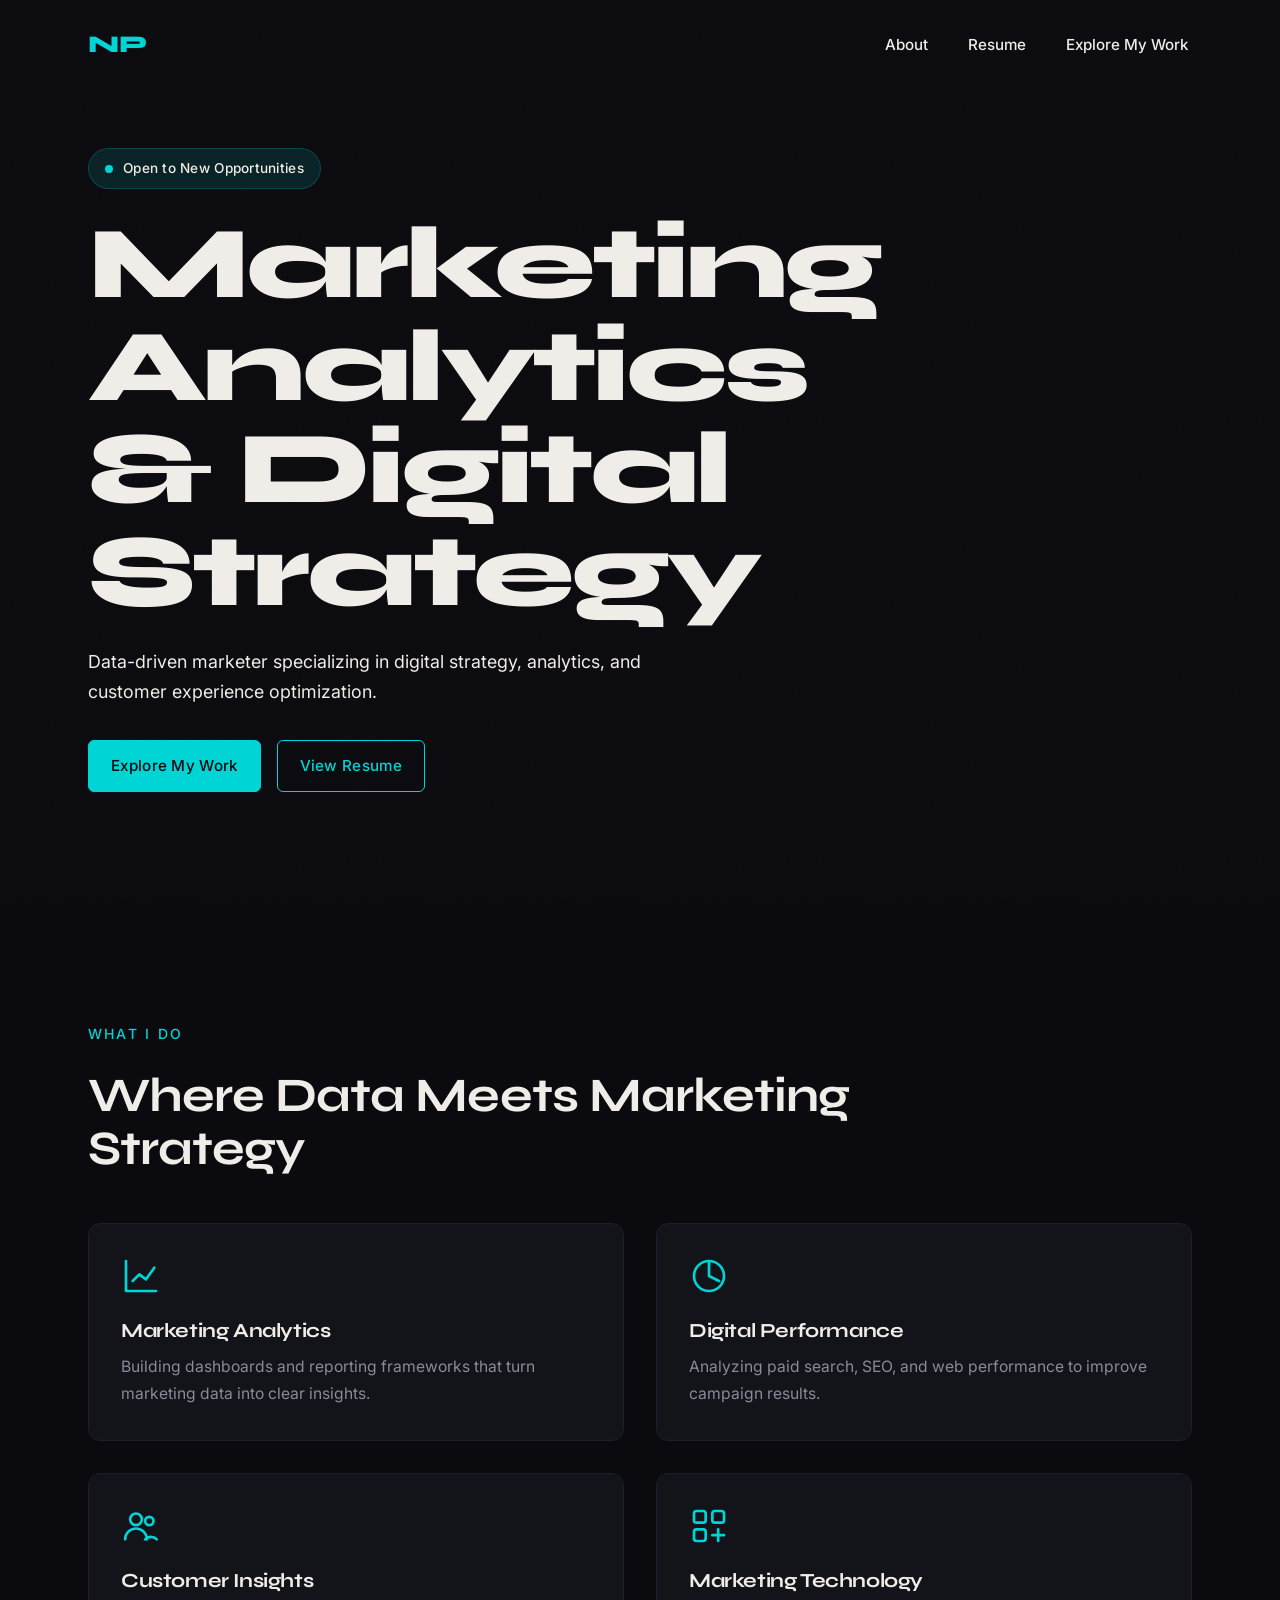
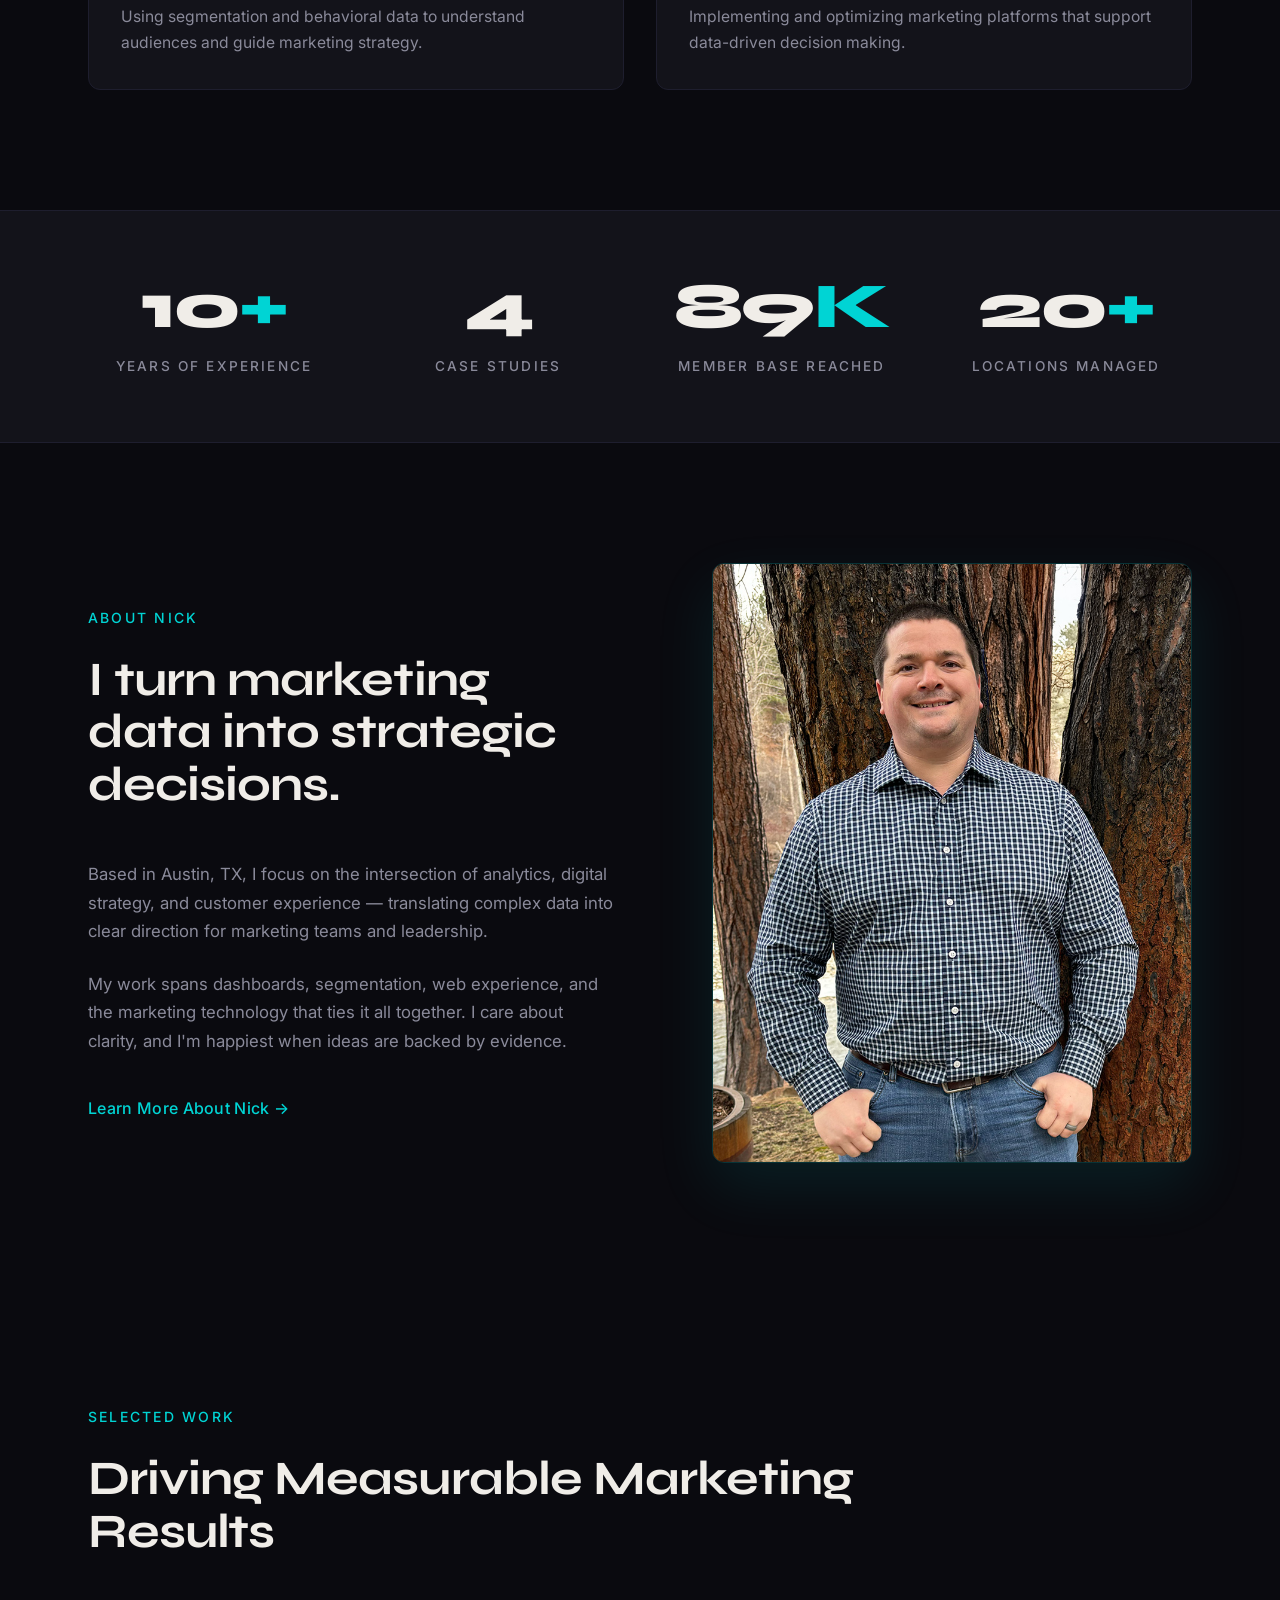
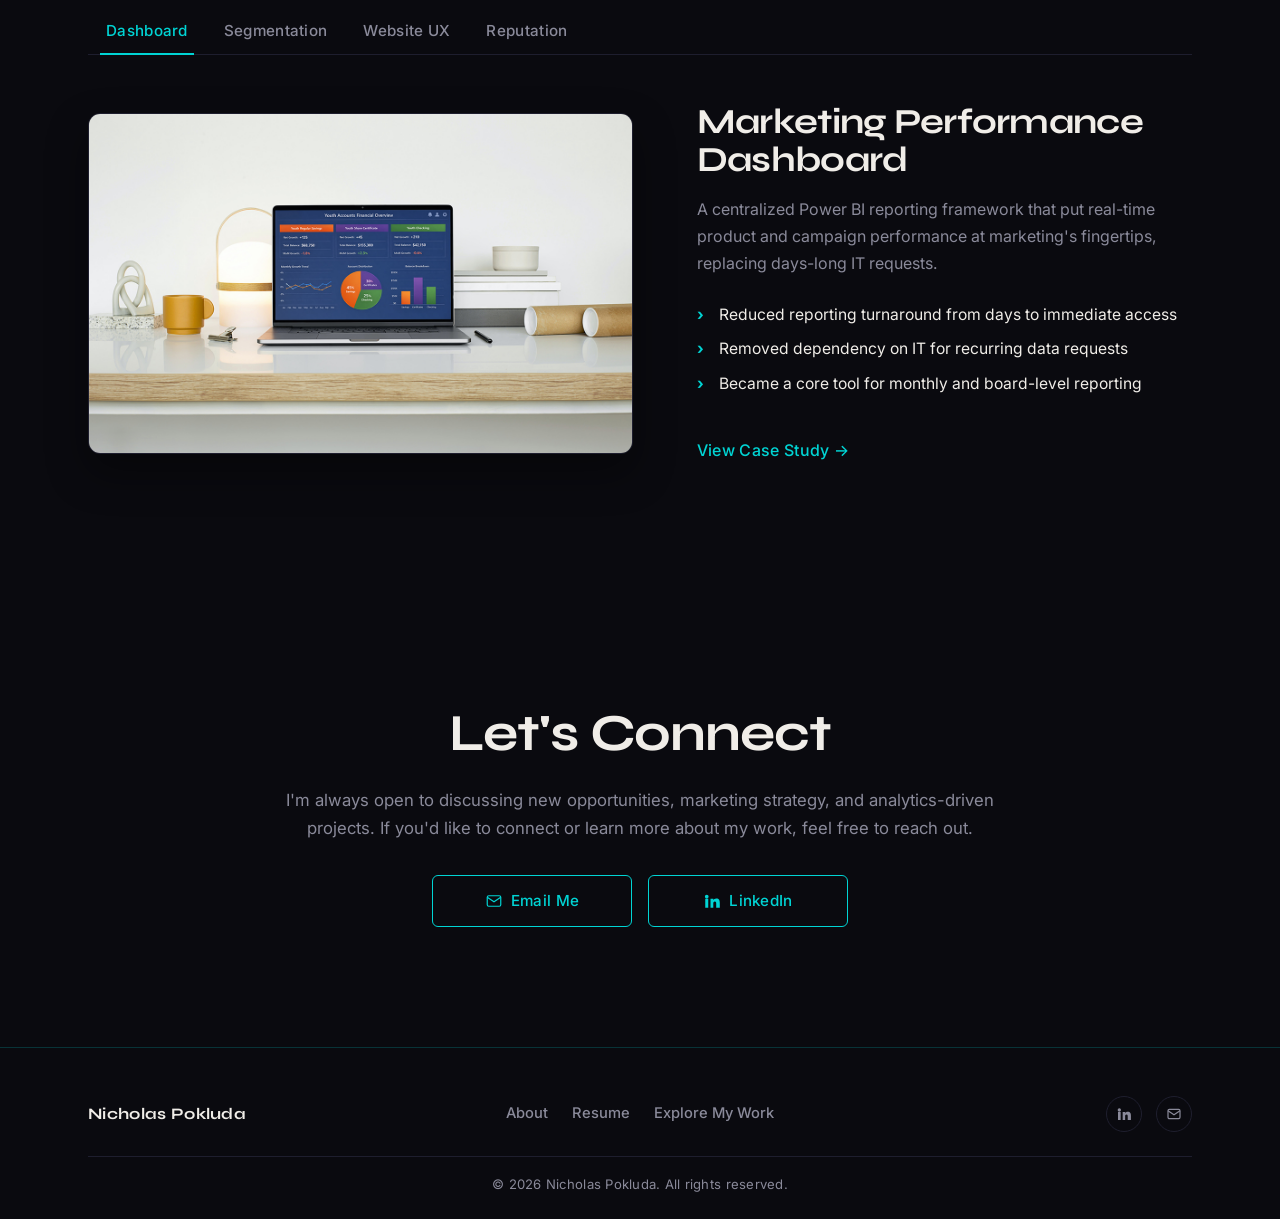
==== index.html @ 0bbc5495 "Redid a few files to make accordion menus work on mobile" ====
<!DOCTYPE html>
<html lang="en">
<head>
  <meta charset="UTF-8" />
  <meta name="viewport" content="width=device-width, initial-scale=1.0" />
  <title>Nicholas Pokluda — Marketing Analytics & Digital Strategy</title>
  <meta name="description" content="Portfolio of Nicholas Pokluda, a Marketing Analytics and Digital Strategy professional based in Austin, TX. Data-driven marketing, dashboards, segmentation, and customer experience." />

  <!-- Open Graph -->
  <meta property="og:type" content="website" />
  <meta property="og:url" content="https://nicholaspokluda.com/" />
  <meta property="og:title" content="Nicholas Pokluda — Marketing Analytics & Digital Strategy" />
  <meta property="og:description" content="Data-driven marketer specializing in digital strategy, analytics, and customer experience optimization." />

  <link rel="canonical" href="https://nicholaspokluda.com/" />
  <link rel="icon" href="/assets/favicon.ico" />

  <!-- Google Fonts -->
  <link rel="preconnect" href="https://fonts.googleapis.com" />
  <link rel="preconnect" href="https://fonts.gstatic.com" crossorigin />
  <link href="https://fonts.googleapis.com/css2?family=Syne:wght@400;700;800&family=Inter:wght@300;400;500;600&display=swap" rel="stylesheet" />

  <link rel="stylesheet" href="/css/styles.css" />

  <script src="/js/main.js" defer></script>
  <script src="/js/transitions.js" defer></script>
</head>
<body class="page-enter">

  <!-- Scroll progress bar -->
  <div class="scroll-progress" aria-hidden="true"></div>

  <!-- Navigation -->
  <header class="site-nav" role="banner">
    <div class="container nav-inner">
      <a href="/index.html" class="nav-monogram" aria-label="Nicholas Pokluda — Home">NP</a>
      <nav class="nav-links" aria-label="Primary">
        <a href="/about.html">About</a>
        <a href="/resume.html">Resume</a>
        <a href="/index.html#work">Explore My Work</a>
      </nav>
      <button class="nav-toggle" aria-label="Open menu" aria-expanded="false" aria-controls="mobile-nav">
        <span class="bar" aria-hidden="true"></span>
        <span class="bar" aria-hidden="true"></span>
        <span class="bar" aria-hidden="true"></span>
      </button>
    </div>
  </header>

  <!-- Mobile nav overlay -->
  <div class="mobile-nav" id="mobile-nav" role="dialog" aria-label="Mobile navigation" aria-modal="true">
    <ul>
      <li><a href="/about.html">About</a></li>
      <li><a href="/resume.html">Resume</a></li>
      <li><a href="/index.html#work">Explore My Work</a></li>
    </ul>
  </div>

  <main>

    <!-- HERO -->
    <section class="hero">
      <div class="container">
        <div class="hero-content">
          <span class="availability-badge hero-anim" data-delay="0">
            <span class="dot" aria-hidden="true"></span>
            Open to New Opportunities
          </span>
          <h1 class="hero-headline hero-anim" data-delay="150">
            <span class="line">Marketing Analytics</span>
            <span class="line">&amp; Digital Strategy</span>
          </h1>
          <p class="hero-sub hero-anim" data-delay="300">
            Data-driven marketer specializing in digital strategy, analytics, and customer experience optimization.
          </p>
          <div class="btn-row hero-anim" data-delay="450">
            <a href="#work" class="btn btn-primary">Explore My Work</a>
            <a href="/resume.html" class="btn btn-outline">View Resume</a>
          </div>
        </div>
      </div>
    </section>

    <!-- SPECIALTY PILLARS -->
    <section class="section">
      <div class="container">
        <span class="section-label reveal">What I Do</span>
        <h2 class="section-heading reveal">Where Data Meets Marketing Strategy</h2>

        <div class="pillars-grid">
          <article class="pillar-card reveal" data-stagger="0">
            <svg class="pillar-icon" viewBox="0 0 24 24" fill="none" stroke="currentColor" stroke-width="1.6" stroke-linecap="round" stroke-linejoin="round" aria-hidden="true" role="img">
              <path d="M3 3v18h18" />
              <path d="M7 15l4-4 4 3 5-7" />
            </svg>
            <h3 class="pillar-title">Marketing Analytics</h3>
            <p>Building dashboards and reporting frameworks that turn marketing data into clear insights.</p>
          </article>

          <article class="pillar-card reveal" data-stagger="100">
            <svg class="pillar-icon" viewBox="0 0 24 24" fill="none" stroke="currentColor" stroke-width="1.6" stroke-linecap="round" stroke-linejoin="round" aria-hidden="true" role="img">
              <circle cx="12" cy="12" r="9" />
              <path d="M12 3v9l6 3" />
            </svg>
            <h3 class="pillar-title">Digital Performance</h3>
            <p>Analyzing paid search, SEO, and web performance to improve campaign results.</p>
          </article>

          <article class="pillar-card reveal" data-stagger="200">
            <svg class="pillar-icon" viewBox="0 0 24 24" fill="none" stroke="currentColor" stroke-width="1.6" stroke-linecap="round" stroke-linejoin="round" aria-hidden="true" role="img">
              <circle cx="9" cy="8" r="3.5" />
              <path d="M2.5 20a6.5 6.5 0 0 1 13 0" />
              <circle cx="17" cy="9" r="2.5" />
              <path d="M14.5 20a5 5 0 0 1 7 0" />
            </svg>
            <h3 class="pillar-title">Customer Insights</h3>
            <p>Using segmentation and behavioral data to understand audiences and guide marketing strategy.</p>
          </article>

          <article class="pillar-card reveal" data-stagger="300">
            <svg class="pillar-icon" viewBox="0 0 24 24" fill="none" stroke="currentColor" stroke-width="1.6" stroke-linecap="round" stroke-linejoin="round" aria-hidden="true" role="img">
              <rect x="3" y="3" width="7" height="7" rx="1.5" />
              <rect x="14" y="3" width="7" height="7" rx="1.5" />
              <rect x="3" y="14" width="7" height="7" rx="1.5" />
              <path d="M14 17.5h7M17.5 14v7" />
            </svg>
            <h3 class="pillar-title">Marketing Technology</h3>
            <p>Implementing and optimizing marketing platforms that support data-driven decision making.</p>
          </article>
        </div>
      </div>
    </section>

    <!-- STATS BAND -->
    <section class="stats-band">
      <div class="container">
        <div class="stats-grid">
          <div class="stat reveal">
            <div class="stat-number">
              <span data-counter="10">0</span><span class="stat-suffix">+</span>
            </div>
            <div class="stat-label">Years of Experience</div>
          </div>
          <div class="stat reveal" data-stagger="100">
            <div class="stat-number"><span data-counter="4">0</span></div>
            <div class="stat-label">Case Studies</div>
          </div>
          <div class="stat reveal" data-stagger="200">
            <div class="stat-number"><span data-counter="89">0</span><span class="stat-suffix">K</span></div>
            <div class="stat-label">Member Base Reached</div>
          </div>
          <div class="stat reveal" data-stagger="300">
            <div class="stat-number"><span data-counter="20">0</span><span class="stat-suffix">+</span></div>
            <div class="stat-label">Locations Managed</div>
          </div>
        </div>
      </div>
    </section>

    <!-- ABOUT TEASER -->
    <section class="section">
      <div class="container">
        <div class="about-teaser">
          <div class="about-teaser-text reveal">
            <span class="section-label">About Nick</span>
            <h2 class="section-heading">I turn marketing data into strategic decisions.</h2>
            <p>Based in Austin, TX, I focus on the intersection of analytics, digital strategy, and customer experience — translating complex data into clear direction for marketing teams and leadership.</p>
            <p>My work spans dashboards, segmentation, web experience, and the marketing technology that ties it all together. I care about clarity, and I'm happiest when ideas are backed by evidence.</p>
            <a href="/about.html" class="text-link">Learn More About Nick →</a>
          </div>
          <div class="about-teaser-img reveal" data-stagger="100">
            <img src="/img/headshot.jpg" alt="Portrait of Nicholas Pokluda" loading="lazy" />
          </div>
        </div>
      </div>
    </section>

    <!-- FEATURED WORK -->
    <section class="section" id="work">
      <div class="container">
        <span class="section-label reveal">Selected Work</span>
        <h2 class="section-heading reveal">Driving Measurable Marketing Results</h2>

        <!-- Tabs (desktop) -->
        <div class="work-tabs reveal" role="tablist" aria-label="Featured case studies">
          <button class="work-tab" role="tab" data-tab="dashboard" aria-selected="true" tabindex="0">Dashboard</button>
          <button class="work-tab" role="tab" data-tab="segmentation" aria-selected="false" tabindex="-1">Segmentation</button>
          <button class="work-tab" role="tab" data-tab="ux" aria-selected="false" tabindex="-1">Website UX</button>
          <button class="work-tab" role="tab" data-tab="reputation" aria-selected="false" tabindex="-1">Reputation</button>
        </div>

        <!-- Desktop tabbed panels -->
        <div class="work-panels">

          <!-- Dashboard -->
          <div class="work-panel is-active" data-panel="dashboard" role="tabpanel">
            <div class="work-panel-img">
              <img src="/img/project-dashboard.jpg" alt="Marketing Performance Dashboard preview" loading="lazy" />
            </div>
            <div class="work-panel-content">
              <h3 class="work-panel-title">Marketing Performance Dashboard</h3>
              <p class="work-panel-desc">A centralized Power BI reporting framework that put real-time product and campaign performance at marketing's fingertips, replacing days-long IT requests.</p>
              <ul class="work-results">
                <li>Reduced reporting turnaround from days to immediate access</li>
                <li>Removed dependency on IT for recurring data requests</li>
                <li>Became a core tool for monthly and board-level reporting</li>
              </ul>
              <a href="/case-study-dashboard.html" class="text-link">View Case Study →</a>
            </div>
          </div>

          <!-- Segmentation -->
          <div class="work-panel" data-panel="segmentation" role="tabpanel">
            <div class="work-panel-img">
              <img src="/img/project-segmentation.jpg" alt="Customer Segmentation Strategy preview" loading="lazy" />
            </div>
            <div class="work-panel-content">
              <h3 class="work-panel-title">Customer Segmentation Strategy</h3>
              <p class="work-panel-desc">A behavioral segmentation framework and lifecycle journey system that turned a one-size-fits-all email program into targeted, scalable communication for 89,000 members.</p>
              <ul class="work-results">
                <li>Increased email engagement through more targeted messaging</li>
                <li>Reduced unsubscribe rates by improving content relevance</li>
                <li>Enabled scalable, personalized lifecycle marketing journeys</li>
              </ul>
              <a href="/case-study-segmentation.html" class="text-link">View Case Study →</a>
            </div>
          </div>

          <!-- UX -->
          <div class="work-panel" data-panel="ux" role="tabpanel">
            <div class="work-panel-img">
              <img src="/img/project-ux.jpg" alt="Website Redesign &amp; UX Strategy preview" loading="lazy" />
            </div>
            <div class="work-panel-content">
              <h3 class="work-panel-title">Website Redesign &amp; UX Strategy</h3>
              <p class="work-panel-desc">Led a full audit and 185+ page redesign focused on discoverability, navigation, and conversion paths — improving how members and prospects experience the brand online.</p>
              <ul class="work-results">
                <li>Reduced bounce rate by approximately 4% month-over-month</li>
                <li>Increased average time on site and scroll depth</li>
                <li>Restructured 185+ pages with consistent templates</li>
              </ul>
              <a href="/case-study-ux.html" class="text-link">View Case Study →</a>
            </div>
          </div>

          <!-- Reputation -->
          <div class="work-panel" data-panel="reputation" role="tabpanel">
            <div class="work-panel-img">
              <img src="/img/project-reputation.jpg" alt="Reputation &amp; Listings Management Platform preview" loading="lazy" />
            </div>
            <div class="work-panel-content">
              <h3 class="work-panel-title">Reputation &amp; Listings Management</h3>
              <p class="work-panel-desc">Implemented Birdeye to consolidate review monitoring and listing management across 20+ branch locations, transforming a reactive process into a proactive program.</p>
              <ul class="work-results">
                <li>Increased review response rate from 43% to 65%</li>
                <li>Reduced average response time from three weeks to one</li>
                <li>Enabled scalable management across 20+ locations</li>
              </ul>
              <a href="/case-study-reputation.html" class="text-link">View Case Study →</a>
            </div>
          </div>

        </div>

        <!-- Mobile accordion -->
        <div class="work-accordion" data-accordion>

          <div class="work-acc-item">
            <button class="work-acc-header" type="button" aria-expanded="false" aria-controls="acc-dashboard" id="acc-h-dashboard">
              <span>Marketing Performance Dashboard</span>
              <svg class="work-acc-chevron" viewBox="0 0 24 24" fill="none" stroke="currentColor" stroke-width="2" stroke-linecap="round" stroke-linejoin="round" aria-hidden="true">
                <path d="M6 9l6 6 6-6" />
              </svg>
            </button>
            <div class="work-acc-panel" id="acc-dashboard" role="region" aria-labelledby="acc-h-dashboard">
              <div class="work-acc-body">
                <div class="work-acc-img">
                  <img src="/img/project-dashboard.jpg" alt="Marketing Performance Dashboard preview" loading="lazy" />
                </div>
                <p>A centralized Power BI reporting framework that put real-time product and campaign performance at marketing's fingertips, replacing days-long IT requests.</p>
                <ul class="work-results">
                  <li>Reduced reporting turnaround from days to immediate access</li>
                  <li>Removed dependency on IT for recurring data requests</li>
                  <li>Became a core tool for monthly and board-level reporting</li>
                </ul>
                <a href="/case-study-dashboard.html" class="text-link">View Case Study →</a>
              </div>
            </div>
          </div>

          <div class="work-acc-item">
            <button class="work-acc-header" type="button" aria-expanded="false" aria-controls="acc-segmentation" id="acc-h-segmentation">
              <span>Customer Segmentation Strategy</span>
              <svg class="work-acc-chevron" viewBox="0 0 24 24" fill="none" stroke="currentColor" stroke-width="2" stroke-linecap="round" stroke-linejoin="round" aria-hidden="true">
                <path d="M6 9l6 6 6-6" />
              </svg>
            </button>
            <div class="work-acc-panel" id="acc-segmentation" role="region" aria-labelledby="acc-h-segmentation">
              <div class="work-acc-body">
                <div class="work-acc-img">
                  <img src="/img/project-segmentation.jpg" alt="Customer Segmentation Strategy preview" loading="lazy" />
                </div>
                <p>A behavioral segmentation framework and lifecycle journey system that turned a one-size-fits-all email program into targeted, scalable communication for 89,000 members.</p>
                <ul class="work-results">
                  <li>Increased email engagement through more targeted messaging</li>
                  <li>Reduced unsubscribe rates by improving content relevance</li>
                  <li>Enabled scalable, personalized lifecycle marketing journeys</li>
                </ul>
                <a href="/case-study-segmentation.html" class="text-link">View Case Study →</a>
              </div>
            </div>
          </div>

          <div class="work-acc-item">
            <button class="work-acc-header" type="button" aria-expanded="false" aria-controls="acc-ux" id="acc-h-ux">
              <span>Website Redesign &amp; UX Strategy</span>
              <svg class="work-acc-chevron" viewBox="0 0 24 24" fill="none" stroke="currentColor" stroke-width="2" stroke-linecap="round" stroke-linejoin="round" aria-hidden="true">
                <path d="M6 9l6 6 6-6" />
              </svg>
            </button>
            <div class="work-acc-panel" id="acc-ux" role="region" aria-labelledby="acc-h-ux">
              <div class="work-acc-body">
                <div class="work-acc-img">
                  <img src="/img/project-ux.jpg" alt="Website Redesign &amp; UX Strategy preview" loading="lazy" />
                </div>
                <p>Led a full audit and 185+ page redesign focused on discoverability, navigation, and conversion paths — improving how members and prospects experience the brand online.</p>
                <ul class="work-results">
                  <li>Reduced bounce rate by approximately 4% month-over-month</li>
                  <li>Increased average time on site and scroll depth</li>
                  <li>Restructured 185+ pages with consistent templates</li>
                </ul>
                <a href="/case-study-ux.html" class="text-link">View Case Study →</a>
              </div>
            </div>
          </div>

          <div class="work-acc-item">
            <button class="work-acc-header" type="button" aria-expanded="false" aria-controls="acc-reputation" id="acc-h-reputation">
              <span>Reputation &amp; Listings Management</span>
              <svg class="work-acc-chevron" viewBox="0 0 24 24" fill="none" stroke="currentColor" stroke-width="2" stroke-linecap="round" stroke-linejoin="round" aria-hidden="true">
                <path d="M6 9l6 6 6-6" />
              </svg>
            </button>
            <div class="work-acc-panel" id="acc-reputation" role="region" aria-labelledby="acc-h-reputation">
              <div class="work-acc-body">
                <div class="work-acc-img">
                  <img src="/img/project-reputation.jpg" alt="Reputation &amp; Listings Management Platform preview" loading="lazy" />
                </div>
                <p>Implemented Birdeye to consolidate review monitoring and listing management across 20+ branch locations, transforming a reactive process into a proactive program.</p>
                <ul class="work-results">
                  <li>Increased review response rate from 43% to 65%</li>
                  <li>Reduced average response time from three weeks to one</li>
                  <li>Enabled scalable management across 20+ locations</li>
                </ul>
                <a href="/case-study-reputation.html" class="text-link">View Case Study →</a>
              </div>
            </div>
          </div>

        </div>
      </div>
    </section>

    <!-- CONNECT -->
    <section class="section">
      <div class="container">
        <div class="connect reveal">
          <h2>Let's Connect</h2>
          <p>I'm always open to discussing new opportunities, marketing strategy, and analytics-driven projects. If you'd like to connect or learn more about my work, feel free to reach out.</p>
          <div class="connect-actions">
            <a href="mailto:njpokluda@gmail.com" class="btn btn-outline">
              <svg viewBox="0 0 24 24" width="18" height="18" fill="none" stroke="currentColor" stroke-width="1.6" aria-hidden="true">
                <rect x="3" y="5" width="18" height="14" rx="2" />
                <path d="M3 7l9 6 9-6" />
              </svg>
              Email Me
            </a>
            <a href="https://www.linkedin.com/in/nicholas-pokluda" target="_blank" rel="noopener noreferrer" class="btn btn-outline">
              <svg viewBox="0 0 24 24" width="18" height="18" fill="currentColor" aria-hidden="true">
                <path d="M4.98 3.5a2.5 2.5 0 1 1 0 5 2.5 2.5 0 0 1 0-5zM3 9h4v12H3V9zm7 0h3.8v1.7h.05c.53-1 1.83-2.05 3.77-2.05 4.04 0 4.78 2.66 4.78 6.12V21H17.6v-5.4c0-1.29-.02-2.95-1.8-2.95-1.8 0-2.07 1.4-2.07 2.86V21H10V9z"/>
              </svg>
              LinkedIn
            </a>
          </div>
        </div>
      </div>
    </section>

  </main>

  <!-- Back to top -->
  <button class="back-to-top" aria-label="Back to top">
    <svg viewBox="0 0 24 24" fill="none" stroke="currentColor" stroke-width="2" stroke-linecap="round" stroke-linejoin="round" aria-hidden="true">
      <path d="M12 19V5" />
      <path d="M5 12l7-7 7 7" />
    </svg>
  </button>

  <!-- Footer -->
  <footer class="site-footer" role="contentinfo">
    <div class="container">
      <div class="footer-inner">
        <div class="footer-brand">Nicholas Pokluda</div>
        <nav class="footer-links" aria-label="Footer">
          <a href="/about.html">About</a>
          <a href="/resume.html">Resume</a>
          <a href="/index.html#work">Explore My Work</a>
        </nav>
        <div class="footer-social">
          <a href="https://www.linkedin.com/in/nicholas-pokluda" target="_blank" rel="noopener noreferrer" aria-label="LinkedIn">
            <svg viewBox="0 0 24 24" fill="currentColor" aria-hidden="true">
              <path d="M4.98 3.5a2.5 2.5 0 1 1 0 5 2.5 2.5 0 0 1 0-5zM3 9h4v12H3V9zm7 0h3.8v1.7h.05c.53-1 1.83-2.05 3.77-2.05 4.04 0 4.78 2.66 4.78 6.12V21H17.6v-5.4c0-1.29-.02-2.95-1.8-2.95-1.8 0-2.07 1.4-2.07 2.86V21H10V9z"/>
            </svg>
          </a>
          <a href="mailto:njpokluda@gmail.com" aria-label="Email Nicholas">
            <svg viewBox="0 0 24 24" fill="none" stroke="currentColor" stroke-width="1.8" aria-hidden="true">
              <rect x="3" y="5" width="18" height="14" rx="2" />
              <path d="M3 7l9 6 9-6" />
            </svg>
          </a>
        </div>
      </div>
      <div class="footer-copy">© <span id="year"></span> Nicholas Pokluda. All rights reserved.</div>
    </div>
  </footer>

</body>
</html>
---- css/styles.css ----
/* =========================================================
   Nicholas Pokluda — Portfolio Stylesheet
   Global design system, layout, components, responsive rules.
   ========================================================= */

/* ---------- Design tokens ---------- */
:root {
  /* Color palette */
  --color-bg: #0a0a0f;
  --color-surface: #13131a;
  --color-surface-2: #16161f;
  --color-border: #1e1e2e;
  --color-text: #f0ede8;
  --color-text-muted: #8a8a9a;
  --color-accent: #00d4d4;
  --color-accent-hover: #00ffff;
  --color-accent-dim: rgba(0, 212, 212, 0.12);
  --color-accent-line: rgba(0, 212, 212, 0.20);

  /* Type families */
  --font-display: "Syne", system-ui, sans-serif;
  --font-body: "Inter", system-ui, sans-serif;

  /* Spacing scale (8px base) */
  --space-1: 8px;
  --space-2: 16px;
  --space-3: 24px;
  --space-4: 32px;
  --space-5: 48px;
  --space-6: 64px;
  --space-7: 96px;
  --space-8: 120px;

  /* Radius */
  --radius-card: 12px;
  --radius-button: 6px;
  --radius-pill: 999px;

  /* Layout */
  --container-max: 1200px;
  --container-pad: clamp(20px, 5vw, 48px);

  /* Motion */
  --ease: cubic-bezier(0.22, 1, 0.36, 1);
  --t-fast: 150ms;
  --t-med: 300ms;
  --t-slow: 600ms;
}

/* ---------- Reset ---------- */
*,
*::before,
*::after {
  box-sizing: border-box;
}

html {
  -webkit-text-size-adjust: 100%;
  scroll-behavior: smooth;
}

body {
  margin: 0;
  background: var(--color-bg);
  color: var(--color-text);
  font-family: var(--font-body);
  font-size: 1rem;
  line-height: 1.7;
  font-weight: 400;
  -webkit-font-smoothing: antialiased;
  -moz-osx-font-smoothing: grayscale;
  overflow-x: hidden;
}

img,
svg {
  display: block;
  max-width: 100%;
}

a {
  color: var(--color-accent);
  text-decoration: none;
  transition: color var(--t-fast) var(--ease);
}

a:hover {
  color: var(--color-accent-hover);
}

button {
  font-family: inherit;
  cursor: pointer;
  border: none;
  background: none;
  color: inherit;
}

ul {
  margin: 0;
  padding: 0;
  list-style: none;
}

h1, h2, h3, h4, h5, h6 {
  font-family: var(--font-display);
  font-weight: 700;
  margin: 0;
  line-height: 1.1;
  letter-spacing: -0.02em;
}

p {
  margin: 0 0 1em 0;
}

p:last-child {
  margin-bottom: 0;
}

/* ---------- Grain overlay ---------- */
body::before {
  content: "";
  position: fixed;
  inset: 0;
  pointer-events: none;
  z-index: 1;
  opacity: 0.035;
  background-image: url("data:image/svg+xml;utf8,<svg xmlns='http://www.w3.org/2000/svg' width='220' height='220'><filter id='n'><feTurbulence type='fractalNoise' baseFrequency='0.85' numOctaves='2' stitchTiles='stitch'/><feColorMatrix values='0 0 0 0 1 0 0 0 0 1 0 0 0 0 1 0 0 0 0.55 0'/></filter><rect width='100%' height='100%' filter='url(%23n)'/></svg>");
  background-size: 220px 220px;
}

/* ---------- Utilities ---------- */
.container {
  width: 100%;
  max-width: var(--container-max);
  margin: 0 auto;
  padding-left: var(--container-pad);
  padding-right: var(--container-pad);
  position: relative;
  z-index: 2;
}

.section {
  padding-top: 64px;
  padding-bottom: 64px;
  position: relative;
  z-index: 2;
}

@media (min-width: 768px) {
  .section {
    padding-top: 120px;
    padding-bottom: 120px;
  }
}

.section-label {
  display: inline-block;
  font-family: var(--font-body);
  font-size: 0.875rem;
  font-weight: 500;
  color: var(--color-accent);
  letter-spacing: 0.16em;
  text-transform: uppercase;
  margin-bottom: var(--space-3);
}

.section-heading {
  font-family: var(--font-display);
  font-weight: 700;
  font-size: clamp(1.8rem, 4vw, 3rem);
  line-height: 1.1;
  letter-spacing: -0.02em;
  margin-bottom: var(--space-5);
  max-width: 24ch;
}

.accent-line {
  border: 0;
  height: 1px;
  background: var(--color-accent-line);
  width: 100%;
  margin: 0;
}

.visually-hidden {
  position: absolute;
  width: 1px; height: 1px;
  padding: 0; margin: -1px;
  overflow: hidden;
  clip: rect(0,0,0,0);
  white-space: nowrap;
  border: 0;
}

/* ---------- Scroll progress bar ---------- */
.scroll-progress {
  position: fixed;
  top: 0;
  left: 0;
  width: 0%;
  height: 2px;
  background: var(--color-accent);
  z-index: 1000;
  transition: width 80ms linear;
}

/* ---------- Page transition states ---------- */
body.page-enter {
  opacity: 0;
}

body {
  opacity: 1;
  transition: opacity var(--t-med) var(--ease), transform var(--t-med) var(--ease);
}

body.page-exit {
  opacity: 0;
  transform: translateY(-8px);
}

/* ---------- Navigation ---------- */
.site-nav {
  position: absolute;
  top: 0;
  left: 0;
  right: 0;
  z-index: 100;
  padding: var(--space-3) 0;
  transition: background var(--t-med) var(--ease), backdrop-filter var(--t-med) var(--ease), border-color var(--t-med) var(--ease);
  border-bottom: 1px solid transparent;
}

.site-nav.is-scrolled {
  position: fixed;
  background: rgba(10, 10, 15, 0.6);
  backdrop-filter: blur(12px);
  -webkit-backdrop-filter: blur(12px);
  border-bottom-color: var(--color-border);
}

.nav-inner {
  display: flex;
  align-items: center;
  justify-content: space-between;
  gap: var(--space-3);
}

.nav-monogram {
  font-family: var(--font-display);
  font-weight: 800;
  font-size: 1.5rem;
  color: var(--color-accent);
  letter-spacing: 0.02em;
  text-decoration: none;
}

.nav-monogram:hover {
  color: var(--color-accent-hover);
}

.nav-links {
  display: none;
  align-items: center;
  gap: var(--space-4);
}

@media (min-width: 768px) {
  .nav-links {
    display: flex;
  }
}

.nav-links a {
  font-family: var(--font-body);
  font-weight: 500;
  font-size: 0.95rem;
  color: var(--color-text);
  position: relative;
  padding: 8px 4px;
  transition: color var(--t-fast) var(--ease);
}

.nav-links a::after {
  content: "";
  position: absolute;
  left: 0;
  right: 0;
  bottom: 2px;
  height: 1px;
  background: var(--color-accent);
  transform: scaleX(0);
  transform-origin: left center;
  transition: transform var(--t-fast) var(--ease);
}

.nav-links a:hover,
.nav-links a.is-active {
  color: var(--color-accent);
}

.nav-links a:hover::after,
.nav-links a.is-active::after {
  transform: scaleX(1);
}

/* Hamburger */
.nav-toggle {
  display: inline-flex;
  align-items: center;
  justify-content: center;
  width: 44px;
  height: 44px;
  border-radius: var(--radius-button);
  position: relative;
  background: transparent;
  z-index: 110;
}

@media (min-width: 768px) {
  .nav-toggle {
    display: none;
  }
}

.nav-toggle .bar {
  display: block;
  position: absolute;
  left: 12px;
  right: 12px;
  height: 2px;
  background: var(--color-text);
  border-radius: 2px;
  transition: transform var(--t-med) var(--ease), opacity var(--t-fast) var(--ease), top var(--t-med) var(--ease);
}

.nav-toggle .bar:nth-child(1) { top: 16px; }
.nav-toggle .bar:nth-child(2) { top: 21px; }
.nav-toggle .bar:nth-child(3) { top: 26px; }

.nav-toggle[aria-expanded="true"] .bar:nth-child(1) {
  top: 21px;
  transform: rotate(45deg);
}
.nav-toggle[aria-expanded="true"] .bar:nth-child(2) {
  opacity: 0;
}
.nav-toggle[aria-expanded="true"] .bar:nth-child(3) {
  top: 21px;
  transform: rotate(-45deg);
}

/* Mobile overlay */
.mobile-nav {
  position: fixed;
  inset: 0;
  background: rgba(10, 10, 15, 0.97);
  backdrop-filter: blur(18px);
  -webkit-backdrop-filter: blur(18px);
  z-index: 105;
  display: flex;
  align-items: center;
  justify-content: center;
  opacity: 0;
  pointer-events: none;
  transform: translateY(-12px);
  transition: opacity var(--t-med) var(--ease), transform var(--t-med) var(--ease);
}

.mobile-nav.is-open {
  opacity: 1;
  pointer-events: auto;
  transform: translateY(0);
}

.mobile-nav ul {
  display: flex;
  flex-direction: column;
  gap: var(--space-4);
  text-align: center;
}

.mobile-nav a {
  font-family: var(--font-display);
  font-weight: 700;
  font-size: clamp(1.75rem, 6vw, 2.5rem);
  color: var(--color-text);
}

.mobile-nav a:hover {
  color: var(--color-accent);
}

/* ---------- Back to top ---------- */
.back-to-top {
  position: fixed;
  bottom: 24px;
  right: 24px;
  width: 44px;
  height: 44px;
  border-radius: 999px;
  background: var(--color-accent);
  color: var(--color-bg);
  display: inline-flex;
  align-items: center;
  justify-content: center;
  box-shadow: 0 8px 28px rgba(0, 212, 212, 0.35);
  opacity: 0;
  transform: translateY(8px);
  pointer-events: none;
  transition: opacity var(--t-med) var(--ease), transform var(--t-med) var(--ease), background var(--t-fast) var(--ease);
  z-index: 95;
}

.back-to-top.is-visible {
  opacity: 1;
  transform: translateY(0);
  pointer-events: auto;
}

.back-to-top:hover {
  background: var(--color-accent-hover);
  color: var(--color-bg);
}

.back-to-top svg {
  width: 18px;
  height: 18px;
}

/* ---------- Buttons ---------- */
.btn {
  display: inline-flex;
  align-items: center;
  justify-content: center;
  gap: 8px;
  min-height: 44px;
  padding: 12px 22px;
  border-radius: var(--radius-button);
  font-family: var(--font-body);
  font-weight: 500;
  font-size: 0.95rem;
  letter-spacing: 0.02em;
  border: 1px solid transparent;
  transition: background var(--t-fast) var(--ease), color var(--t-fast) var(--ease), border-color var(--t-fast) var(--ease), transform var(--t-fast) var(--ease);
  cursor: pointer;
  text-decoration: none;
}

.btn-primary {
  background: var(--color-accent);
  color: var(--color-bg);
  border-color: var(--color-accent);
}

.btn-primary:hover {
  background: var(--color-accent-hover);
  border-color: var(--color-accent-hover);
  color: var(--color-bg);
  transform: translateY(-1px);
}

.btn-outline {
  background: transparent;
  color: var(--color-accent);
  border-color: var(--color-accent);
}

.btn-outline:hover {
  background: var(--color-accent-dim);
  color: var(--color-accent-hover);
  border-color: var(--color-accent-hover);
  transform: translateY(-1px);
}

.btn-row {
  display: flex;
  flex-wrap: wrap;
  gap: var(--space-2);
  margin-top: var(--space-4);
}

/* ---------- Hero (homepage) ---------- */
.hero {
  min-height: 100vh;
  display: flex;
  align-items: center;
  position: relative;
  padding-top: 120px;
  padding-bottom: 80px;
}

.hero-content {
  max-width: 900px;
}

.availability-badge {
  display: inline-flex;
  align-items: center;
  gap: 10px;
  padding: 8px 16px;
  border-radius: var(--radius-pill);
  border: 1px solid var(--color-accent-line);
  background: var(--color-accent-dim);
  color: var(--color-text);
  font-size: 0.85rem;
  font-weight: 500;
  letter-spacing: 0.02em;
}

.availability-badge .dot {
  display: inline-block;
  width: 8px;
  height: 8px;
  border-radius: 50%;
  background: var(--color-accent);
  box-shadow: 0 0 0 0 rgba(0, 212, 212, 0.6);
  animation: pulse-dot 2s var(--ease) infinite;
}

@keyframes pulse-dot {
  0%   { box-shadow: 0 0 0 0 rgba(0, 212, 212, 0.55); }
  70%  { box-shadow: 0 0 0 12px rgba(0, 212, 212, 0); }
  100% { box-shadow: 0 0 0 0 rgba(0, 212, 212, 0); }
}

.hero-headline {
  font-family: var(--font-display);
  font-weight: 800;
  font-size: clamp(3rem, 8vw, 7rem);
  line-height: 1;
  letter-spacing: -0.035em;
  margin: var(--space-3) 0 var(--space-3);
}

.hero-headline .line {
  display: block;
}

.hero-sub {
  font-size: clamp(1rem, 1.4vw, 1.18rem);
  color: var(--color-text);
  max-width: 560px;
  margin-bottom: var(--space-4);
}

/* Hero load animation */
.hero-anim {
  opacity: 0;
  transform: translateY(16px);
  transition: opacity 700ms var(--ease), transform 700ms var(--ease);
}
.hero-anim.is-in {
  opacity: 1;
  transform: translateY(0);
}

/* ---------- Reveal-on-scroll ---------- */
.reveal {
  opacity: 0;
  transform: translateY(24px);
  transition: opacity var(--t-slow) var(--ease), transform var(--t-slow) var(--ease);
}
.reveal.is-visible {
  opacity: 1;
  transform: translateY(0);
}

/* ---------- Pillars (homepage section 2) ---------- */
.pillars-grid {
  display: grid;
  grid-template-columns: 1fr;
  gap: var(--space-3);
}

@media (min-width: 768px) {
  .pillars-grid {
    grid-template-columns: 1fr 1fr;
    gap: var(--space-4);
  }
}

.pillar-card {
  position: relative;
  padding: var(--space-4);
  border-radius: var(--radius-card);
  background: var(--color-surface);
  border: 1px solid var(--color-border);
  overflow: hidden;
  transition: transform var(--t-fast) var(--ease), box-shadow var(--t-fast) var(--ease), border-color var(--t-fast) var(--ease);
}

.pillar-card::before {
  content: "";
  position: absolute;
  top: 0;
  left: 0;
  right: 0;
  height: 2px;
  background: var(--color-accent);
  transform: scaleX(0);
  transform-origin: left center;
  transition: transform var(--t-med) var(--ease);
}

.pillar-card:hover {
  transform: translateY(-4px);
  border-color: var(--color-accent-line);
  box-shadow: 0 16px 40px rgba(0, 0, 0, 0.45);
}

.pillar-card:hover::before {
  transform: scaleX(1);
}

.pillar-icon {
  width: 40px;
  height: 40px;
  color: var(--color-accent);
  margin-bottom: var(--space-3);
}

.pillar-title {
  font-family: var(--font-display);
  font-weight: 700;
  font-size: 1.25rem;
  margin-bottom: 12px;
}

.pillar-card p {
  color: var(--color-text-muted);
  font-size: 0.98rem;
}

/* ---------- Stats band ---------- */
.stats-band {
  background: var(--color-surface);
  border-top: 1px solid var(--color-border);
  border-bottom: 1px solid var(--color-border);
  padding: var(--space-6) 0;
}

.stats-grid {
  display: grid;
  grid-template-columns: 1fr 1fr;
  gap: var(--space-4);
}

@media (min-width: 900px) {
  .stats-grid {
    grid-template-columns: repeat(4, 1fr);
  }
}

.stat {
  text-align: center;
}

.stat-number {
  font-family: var(--font-display);
  font-weight: 800;
  font-size: clamp(2.5rem, 5vw, 4rem);
  letter-spacing: -0.03em;
  color: var(--color-text);
  line-height: 1;
}

.stat-number .stat-suffix {
  color: var(--color-accent);
}

.stat-label {
  margin-top: var(--space-2);
  font-family: var(--font-body);
  font-weight: 500;
  font-size: 0.85rem;
  letter-spacing: 0.16em;
  text-transform: uppercase;
  color: var(--color-text-muted);
}

/* ---------- About teaser (homepage) ---------- */
.about-teaser {
  display: grid;
  gap: var(--space-5);
  grid-template-columns: 1fr;
  align-items: center;
}

@media (min-width: 900px) {
  .about-teaser {
    grid-template-columns: 1.1fr 1fr;
    gap: var(--space-7);
  }
}

.about-teaser-text p {
  color: var(--color-text-muted);
  font-size: 1.05rem;
  margin-bottom: var(--space-3);
}

.about-teaser-img {
  position: relative;
  border-radius: var(--radius-card);
  overflow: hidden;
  aspect-ratio: 4 / 5;
  border: 1px solid var(--color-accent-line);
  box-shadow: 0 24px 60px rgba(0, 212, 212, 0.10);
}

.about-teaser-img img {
  width: 100%;
  height: 100%;
  object-fit: cover;
}

.text-link {
  display: inline-flex;
  align-items: center;
  gap: 8px;
  color: var(--color-accent);
  font-weight: 500;
  letter-spacing: 0.02em;
  margin-top: var(--space-2);
}

.text-link:hover {
  color: var(--color-accent-hover);
}

/* ---------- Featured work tabs ---------- */
.work-tabs {
  display: flex;
  flex-wrap: wrap;
  gap: 0;
  border-bottom: 1px solid var(--color-border);
  margin-bottom: var(--space-5);
}

.work-tab {
  padding: 14px 18px;
  font-family: var(--font-body);
  font-weight: 500;
  font-size: 0.95rem;
  color: var(--color-text-muted);
  position: relative;
  background: transparent;
  cursor: pointer;
  letter-spacing: 0.02em;
  transition: color var(--t-fast) var(--ease);
}

.work-tab::after {
  content: "";
  position: absolute;
  left: 12px;
  right: 12px;
  bottom: -1px;
  height: 2px;
  background: var(--color-accent);
  transform: scaleX(0);
  transition: transform var(--t-fast) var(--ease);
  transform-origin: left center;
}

.work-tab:hover {
  color: var(--color-text);
}

.work-tab:hover::after {
  transform: scaleX(0.6);
}

.work-tab[aria-selected="true"] {
  color: var(--color-accent);
}

.work-tab[aria-selected="true"]::after {
  transform: scaleX(1);
}

.work-panel {
  display: none;
  opacity: 0;
  transition: opacity 200ms var(--ease);
  grid-template-columns: 1fr;
  gap: var(--space-5);
  align-items: center;
}

@media (min-width: 900px) {
  .work-panel {
    grid-template-columns: 1.1fr 1fr;
    gap: var(--space-6);
  }
}

.work-panel.is-active {
  display: grid;
  opacity: 1;
}

.work-panel-img {
  border-radius: var(--radius-card);
  overflow: hidden;
  aspect-ratio: 16 / 10;
  border: 1px solid var(--color-border);
  box-shadow: 0 18px 40px rgba(0, 0, 0, 0.4);
}

.work-panel-img img {
  width: 100%;
  height: 100%;
  object-fit: cover;
}

.work-panel-title {
  font-family: var(--font-display);
  font-weight: 700;
  font-size: clamp(1.5rem, 3vw, 2.2rem);
  margin-bottom: var(--space-2);
}

.work-panel-desc {
  color: var(--color-text-muted);
  margin-bottom: var(--space-3);
}

.work-results {
  list-style: none;
  padding: 0;
  margin: 0 0 var(--space-3) 0;
}

.work-results li {
  position: relative;
  padding-left: 22px;
  margin-bottom: 8px;
  color: var(--color-text);
  font-size: 0.98rem;
}

.work-results li::before {
  content: "›";
  position: absolute;
  left: 0;
  top: 0;
  color: var(--color-accent);
  font-weight: 700;
}

/* ---------- Mobile accordion (mirrors tab content) ---------- */
.work-accordion {
  display: none;
}

@media (max-width: 767px) {
  .work-tabs,
  .work-panels {
    display: none;
  }
  .work-accordion {
    display: block;
  }
}

.work-acc-item {
  border: 1px solid var(--color-border);
  border-radius: var(--radius-card);
  margin-bottom: var(--space-2);
  overflow: hidden;
  background: var(--color-surface);
  transition: border-color var(--t-fast) var(--ease);
}

.work-acc-item.is-open {
  border-color: var(--color-accent-line);
}

.work-acc-header {
  width: 100%;
  display: flex;
  align-items: center;
  justify-content: space-between;
  gap: var(--space-2);
  padding: 18px 20px;
  background: transparent;
  border: 0;
  border-left: 3px solid transparent;
  font-family: var(--font-display);
  font-weight: 700;
  font-size: 1.05rem;
  color: var(--color-text);
  text-align: left;
  cursor: pointer;
  letter-spacing: -0.01em;
  min-height: 44px;
  transition: color var(--t-fast) var(--ease), border-color var(--t-fast) var(--ease), background var(--t-fast) var(--ease);
}

.work-acc-header:hover {
  color: var(--color-accent);
}

.work-acc-item.is-open .work-acc-header {
  color: var(--color-accent);
  border-left-color: var(--color-accent);
}

.work-acc-chevron {
  width: 18px;
  height: 18px;
  flex-shrink: 0;
  color: var(--color-accent);
  transition: transform var(--t-med) var(--ease);
}

.work-acc-item.is-open .work-acc-chevron {
  transform: rotate(180deg);
}

.work-acc-panel {
  max-height: 0;
  overflow: hidden;
  transition: max-height 400ms var(--ease);
}

.work-acc-body {
  padding: 4px 20px 22px;
  display: grid;
  gap: var(--space-3);
}

.work-acc-img {
  border-radius: var(--radius-card);
  overflow: hidden;
  aspect-ratio: 16 / 10;
  border: 1px solid var(--color-border);
}

.work-acc-img img {
  width: 100%;
  height: 100%;
  object-fit: cover;
}

.work-acc-body p {
  color: var(--color-text-muted);
  font-size: 0.98rem;
}

/* ---------- Connect block ---------- */
.connect {
  text-align: center;
  max-width: 720px;
  margin: 0 auto;
}

.connect h2 {
  font-size: clamp(2rem, 5vw, 3.25rem);
  margin-bottom: var(--space-3);
}

.connect p {
  color: var(--color-text-muted);
  font-size: 1.05rem;
  margin-bottom: var(--space-4);
}

.connect-actions {
  display: flex;
  gap: var(--space-2);
  justify-content: center;
  flex-wrap: wrap;
}

.connect-actions .btn {
  min-width: 200px;
}

/* ---------- Page hero (about / resume) ---------- */
.page-hero {
  padding-top: 160px;
  padding-bottom: 64px;
}

.page-hero h1 {
  font-family: var(--font-display);
  font-weight: 800;
  font-size: clamp(2.5rem, 7vw, 5.5rem);
  letter-spacing: -0.03em;
  margin-bottom: var(--space-3);
}

.page-hero .subline {
  font-style: italic;
  color: var(--color-text);
  font-size: clamp(1.1rem, 2vw, 1.4rem);
  max-width: 720px;
}

.about-intro {
  display: grid;
  grid-template-columns: 1fr;
  gap: var(--space-5);
  align-items: start;
}

@media (min-width: 900px) {
  .about-intro {
    grid-template-columns: 0.9fr 1.1fr;
    gap: var(--space-6);
  }
}

.about-intro-img {
  border-radius: var(--radius-card);
  overflow: hidden;
  aspect-ratio: 4 / 5;
  border: 1px solid var(--color-accent-line);
  box-shadow: 0 18px 40px rgba(0, 212, 212, 0.10);
}

.about-intro-img img {
  width: 100%;
  height: 100%;
  object-fit: cover;
}

.narrative {
  max-width: 760px;
}

.narrative h2 {
  font-family: var(--font-display);
  font-weight: 700;
  font-size: clamp(1.6rem, 3.4vw, 2.4rem);
  margin-bottom: var(--space-3);
  letter-spacing: -0.02em;
}

.narrative p {
  color: var(--color-text-muted);
  font-size: 1.05rem;
  margin-bottom: var(--space-3);
}

.full-bleed-img {
  width: 100%;
  border-radius: var(--radius-card);
  overflow: hidden;
  aspect-ratio: 16 / 9;
  border: 1px solid var(--color-border);
  box-shadow: 0 18px 40px rgba(0,0,0,0.45);
}

.full-bleed-img img {
  width: 100%;
  height: 100%;
  object-fit: cover;
}

.looking-ahead {
  background: var(--color-surface);
  border-top: 1px solid var(--color-border);
  border-bottom: 1px solid var(--color-border);
  text-align: center;
}

.looking-ahead .container {
  max-width: 760px;
}

.looking-ahead h2 {
  font-family: var(--font-display);
  font-weight: 700;
  font-size: clamp(1.8rem, 4vw, 2.8rem);
  margin-bottom: var(--space-3);
}

.looking-ahead p {
  color: var(--color-text-muted);
  font-size: 1.08rem;
}

/* ---------- Resume page ---------- */
.timeline {
  position: relative;
  padding-left: 28px;
}

.timeline::before {
  content: "";
  position: absolute;
  top: 6px;
  bottom: 6px;
  left: 6px;
  width: 1px;
  background: var(--color-accent-line);
}

.timeline-item {
  position: relative;
  padding-bottom: var(--space-5);
}

.timeline-item:last-child {
  padding-bottom: 0;
}

.timeline-item::before {
  content: "";
  position: absolute;
  top: 8px;
  left: -25px;
  width: 11px;
  height: 11px;
  border-radius: 50%;
  background: var(--color-accent);
  box-shadow: 0 0 0 4px rgba(0, 212, 212, 0.18);
}

.timeline-role {
  font-family: var(--font-display);
  font-weight: 700;
  font-size: 1.2rem;
  margin-bottom: 6px;
}

.timeline-meta {
  font-family: var(--font-body);
  font-weight: 500;
  font-size: 0.92rem;
  color: var(--color-text-muted);
  letter-spacing: 0.02em;
  margin-bottom: var(--space-2);
}

.timeline-meta .company {
  color: var(--color-accent);
}

.timeline-item p {
  color: var(--color-text-muted);
  font-size: 1rem;
}

/* Skills */
.skills-group {
  margin-bottom: var(--space-4);
}

.skills-group-label {
  display: block;
  font-family: var(--font-body);
  font-weight: 500;
  font-size: 0.8rem;
  letter-spacing: 0.16em;
  text-transform: uppercase;
  color: var(--color-text-muted);
  margin-bottom: var(--space-2);
}

.pill-row {
  display: flex;
  flex-wrap: wrap;
  gap: 8px;
}

.pill {
  display: inline-flex;
  align-items: center;
  padding: 6px 14px;
  border-radius: var(--radius-pill);
  background: var(--color-bg);
  border: 1px solid var(--color-accent);
  color: var(--color-accent);
  font-family: var(--font-body);
  font-weight: 500;
  font-size: 0.85rem;
  letter-spacing: 0.02em;
  transition: background var(--t-fast) var(--ease), color var(--t-fast) var(--ease);
}

.pill:hover {
  background: var(--color-accent-dim);
  color: var(--color-accent-hover);
}

/* Education + cert cards */
.edu-grid {
  display: grid;
  grid-template-columns: 1fr;
  gap: var(--space-3);
}

@media (min-width: 768px) {
  .edu-grid {
    grid-template-columns: 1fr 1fr;
  }
}

.edu-card {
  padding: var(--space-4);
  border-radius: var(--radius-card);
  background: var(--color-surface);
  border: 1px solid var(--color-border);
  transition: transform var(--t-fast) var(--ease), border-color var(--t-fast) var(--ease);
}

.edu-card:hover {
  transform: translateY(-3px);
  border-color: var(--color-accent-line);
}

.edu-card h3 {
  font-family: var(--font-display);
  font-weight: 700;
  font-size: 1.1rem;
  margin-bottom: 8px;
}

.edu-card p {
  color: var(--color-text-muted);
  font-size: 0.95rem;
  margin: 0;
}

.cert-grid {
  display: grid;
  grid-template-columns: 1fr;
  gap: var(--space-2);
}

@media (min-width: 768px) {
  .cert-grid {
    grid-template-columns: repeat(3, 1fr);
  }
}

.cert-pill {
  display: flex;
  align-items: center;
  gap: 12px;
  padding: 18px 20px;
  border-radius: var(--radius-card);
  background: var(--color-surface);
  border: 1px solid var(--color-accent-line);
  color: var(--color-text);
  font-family: var(--font-body);
  font-weight: 500;
  font-size: 0.95rem;
  transition: background var(--t-fast) var(--ease), border-color var(--t-fast) var(--ease), transform var(--t-fast) var(--ease);
}

.cert-pill:hover {
  background: var(--color-accent-dim);
  border-color: var(--color-accent);
  transform: translateY(-2px);
}

.cert-pill .cert-icon {
  width: 22px;
  height: 22px;
  color: var(--color-accent);
  flex-shrink: 0;
}

/* ---------- Case study pages ---------- */
.cs-hero {
  position: relative;
  width: 100%;
  height: 70vh;
  min-height: 480px;
  overflow: hidden;
}

.cs-hero img {
  width: 100%;
  height: 100%;
  object-fit: cover;
}

.cs-hero::after {
  content: "";
  position: absolute;
  inset: 0;
  background: linear-gradient(180deg, rgba(10,10,15,0.30) 0%, rgba(10,10,15,0.55) 60%, rgba(10,10,15,0.95) 100%);
}

.cs-hero-title {
  position: absolute;
  left: 0;
  right: 0;
  bottom: 0;
  padding: var(--space-7) 0 var(--space-5);
  z-index: 2;
}

.cs-hero-title h1 {
  font-family: var(--font-display);
  font-weight: 800;
  font-size: clamp(2.4rem, 6vw, 5rem);
  color: #ffffff;
  letter-spacing: -0.03em;
  max-width: 14ch;
}

.cs-hero-title .eyebrow {
  display: inline-block;
  font-family: var(--font-body);
  font-weight: 500;
  font-size: 0.85rem;
  letter-spacing: 0.16em;
  text-transform: uppercase;
  color: var(--color-accent);
  margin-bottom: var(--space-2);
}

.cs-stats {
  background: var(--color-surface);
  border-bottom: 1px solid var(--color-border);
  padding: var(--space-5) 0;
}

.cs-stats-grid {
  display: grid;
  grid-template-columns: 1fr;
  gap: var(--space-4);
  text-align: center;
}

@media (min-width: 768px) {
  .cs-stats-grid {
    grid-template-columns: repeat(3, 1fr);
  }
}

.cs-stat {
  font-family: var(--font-display);
  font-weight: 800;
  font-size: clamp(1.4rem, 2.5vw, 2rem);
  color: var(--color-text);
  letter-spacing: -0.02em;
  line-height: 1.2;
}

.cs-stat .cs-stat-label {
  display: block;
  margin-top: 8px;
  font-family: var(--font-body);
  font-weight: 500;
  font-size: 0.78rem;
  letter-spacing: 0.16em;
  text-transform: uppercase;
  color: var(--color-text-muted);
}

.cs-narrative {
  max-width: 760px;
}

.cs-narrative h2 {
  font-family: var(--font-display);
  font-weight: 700;
  font-size: clamp(1.6rem, 3.4vw, 2.2rem);
  margin-bottom: var(--space-3);
}

.cs-narrative p {
  color: var(--color-text-muted);
  font-size: 1.05rem;
}

.cs-results {
  list-style: none;
  padding: 0;
  margin: 0;
}

.cs-results li {
  position: relative;
  padding: 14px 0 14px 28px;
  color: var(--color-text);
  font-size: 1rem;
  border-bottom: 1px solid var(--color-border);
}

.cs-results li:last-child {
  border-bottom: 0;
}

.cs-results li::before {
  content: "›";
  position: absolute;
  left: 4px;
  top: 13px;
  color: var(--color-accent);
  font-weight: 700;
  font-size: 1.2rem;
}

.cs-back {
  text-align: center;
  padding-bottom: var(--space-7);
}

.cs-back a {
  font-family: var(--font-body);
  font-weight: 500;
  font-size: 1rem;
  letter-spacing: 0.02em;
}

/* ---------- Footer ---------- */
.site-footer {
  background: var(--color-bg);
  border-top: 1px solid var(--color-accent-line);
  padding: var(--space-5) 0 var(--space-3);
  position: relative;
  z-index: 2;
}

.footer-inner {
  display: grid;
  grid-template-columns: 1fr;
  gap: var(--space-3);
  align-items: center;
  text-align: center;
}

@media (min-width: 768px) {
  .footer-inner {
    grid-template-columns: 1fr auto 1fr;
    text-align: left;
  }
  .footer-links {
    justify-self: center;
  }
  .footer-social {
    justify-self: end;
  }
}

.footer-brand {
  font-family: var(--font-display);
  font-weight: 700;
  font-size: 1rem;
  color: var(--color-text);
  letter-spacing: 0.02em;
}

.footer-links {
  display: flex;
  gap: var(--space-3);
  flex-wrap: wrap;
  justify-content: center;
}

.footer-links a {
  color: var(--color-text-muted);
  font-size: 0.92rem;
  font-weight: 500;
}

.footer-links a:hover {
  color: var(--color-accent);
}

.footer-social {
  display: flex;
  gap: 14px;
  justify-content: center;
}

.footer-social a {
  width: 36px;
  height: 36px;
  display: inline-flex;
  align-items: center;
  justify-content: center;
  border-radius: 999px;
  border: 1px solid var(--color-border);
  color: var(--color-text-muted);
  transition: color var(--t-fast) var(--ease), border-color var(--t-fast) var(--ease);
}

.footer-social a:hover {
  color: var(--color-accent);
  border-color: var(--color-accent);
}

.footer-social svg {
  width: 16px;
  height: 16px;
}

.footer-copy {
  margin-top: var(--space-3);
  padding-top: var(--space-2);
  border-top: 1px solid var(--color-border);
  text-align: center;
  font-size: 0.82rem;
  color: var(--color-text-muted);
  letter-spacing: 0.02em;
}

/* ---------- Reduced motion ---------- */
@media (prefers-reduced-motion: reduce) {
  *, *::before, *::after {
    transition-duration: 1ms !important;
    animation-duration: 1ms !important;
    animation-iteration-count: 1 !important;
  }
  .availability-badge .dot {
    animation: none;
  }
}
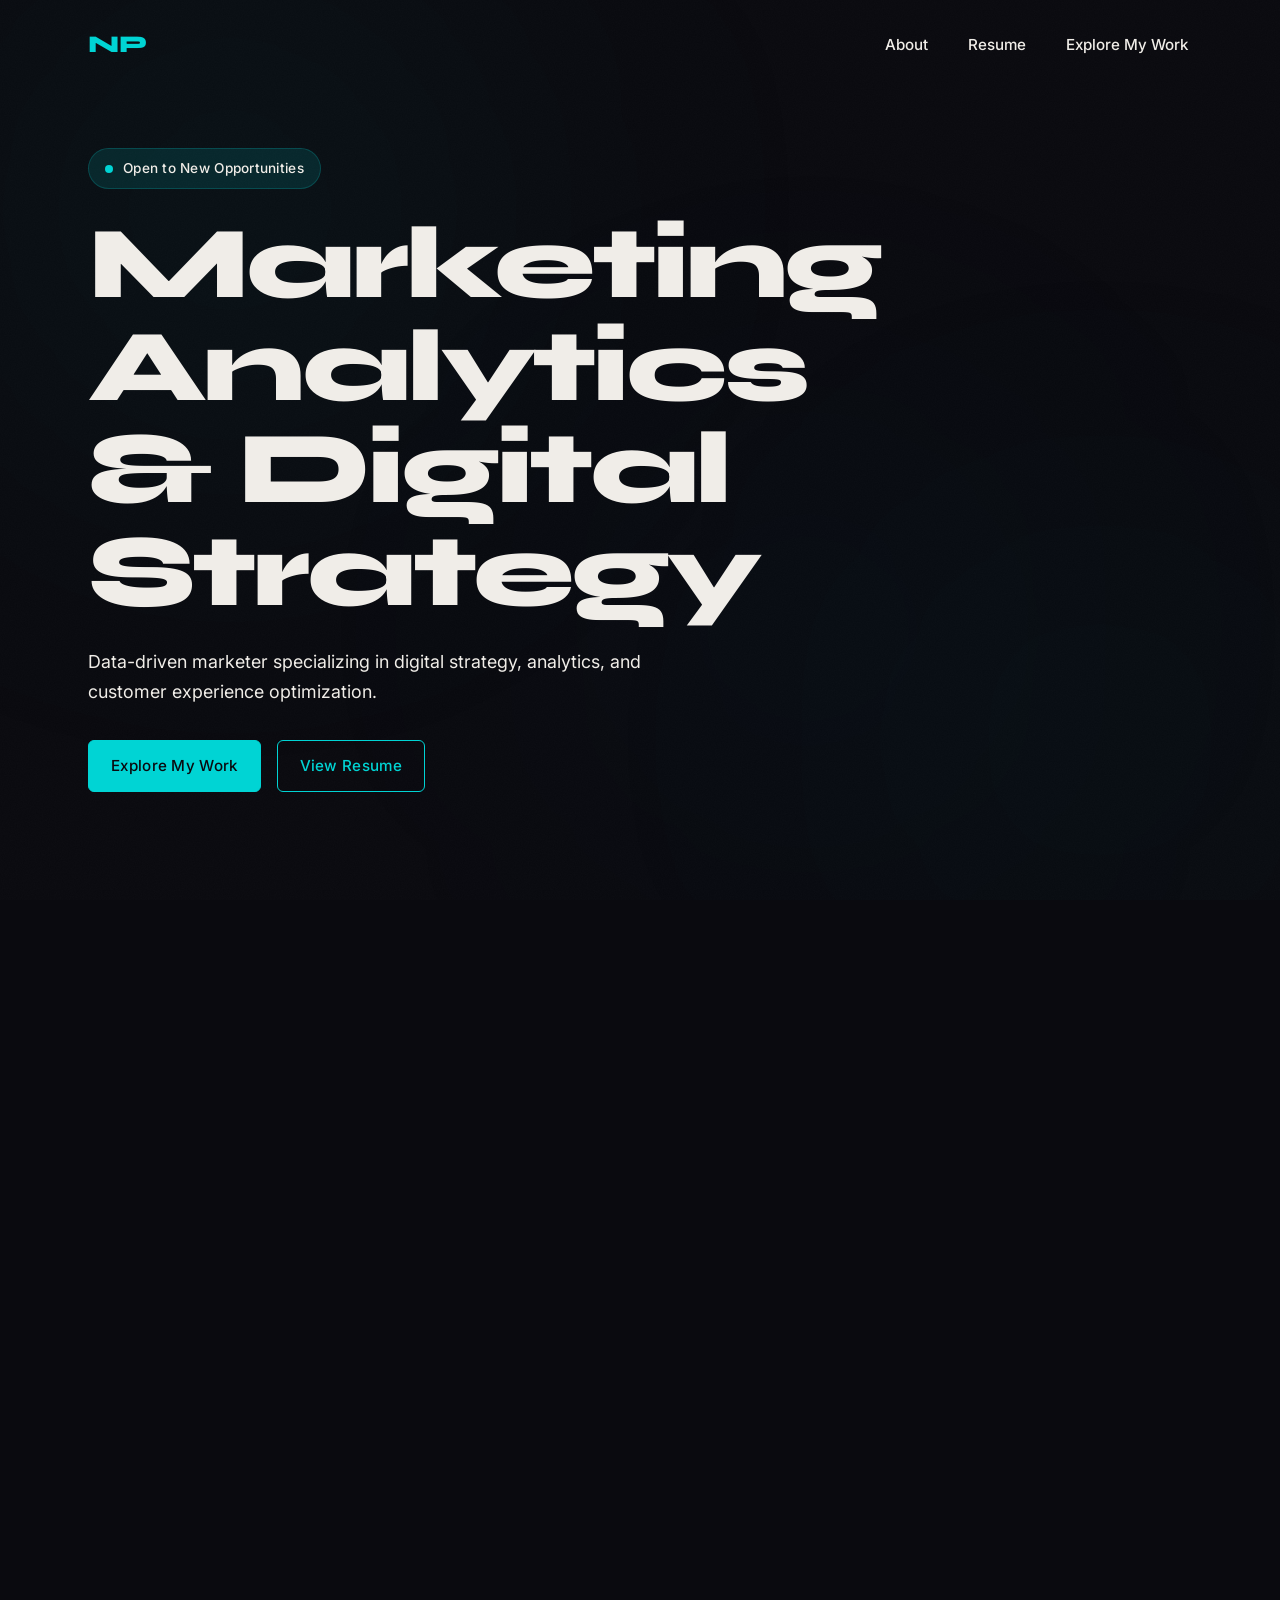
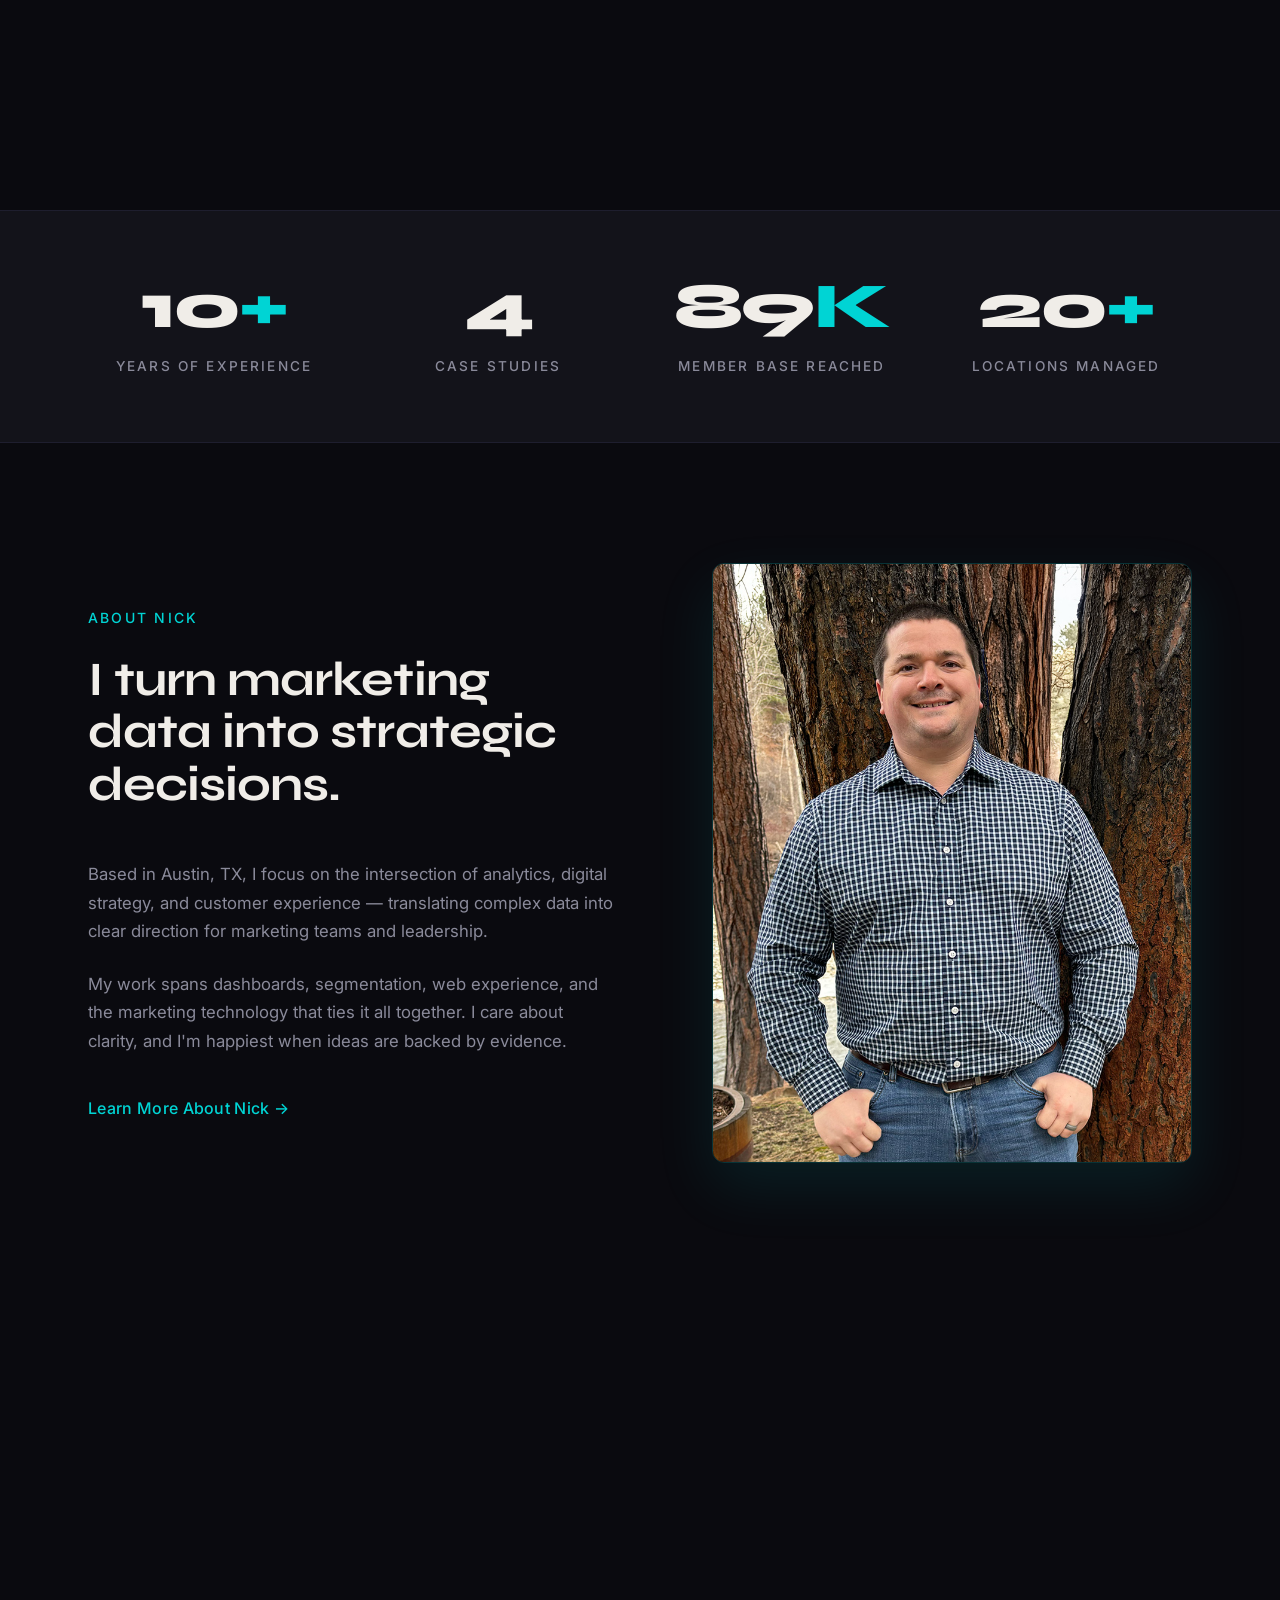
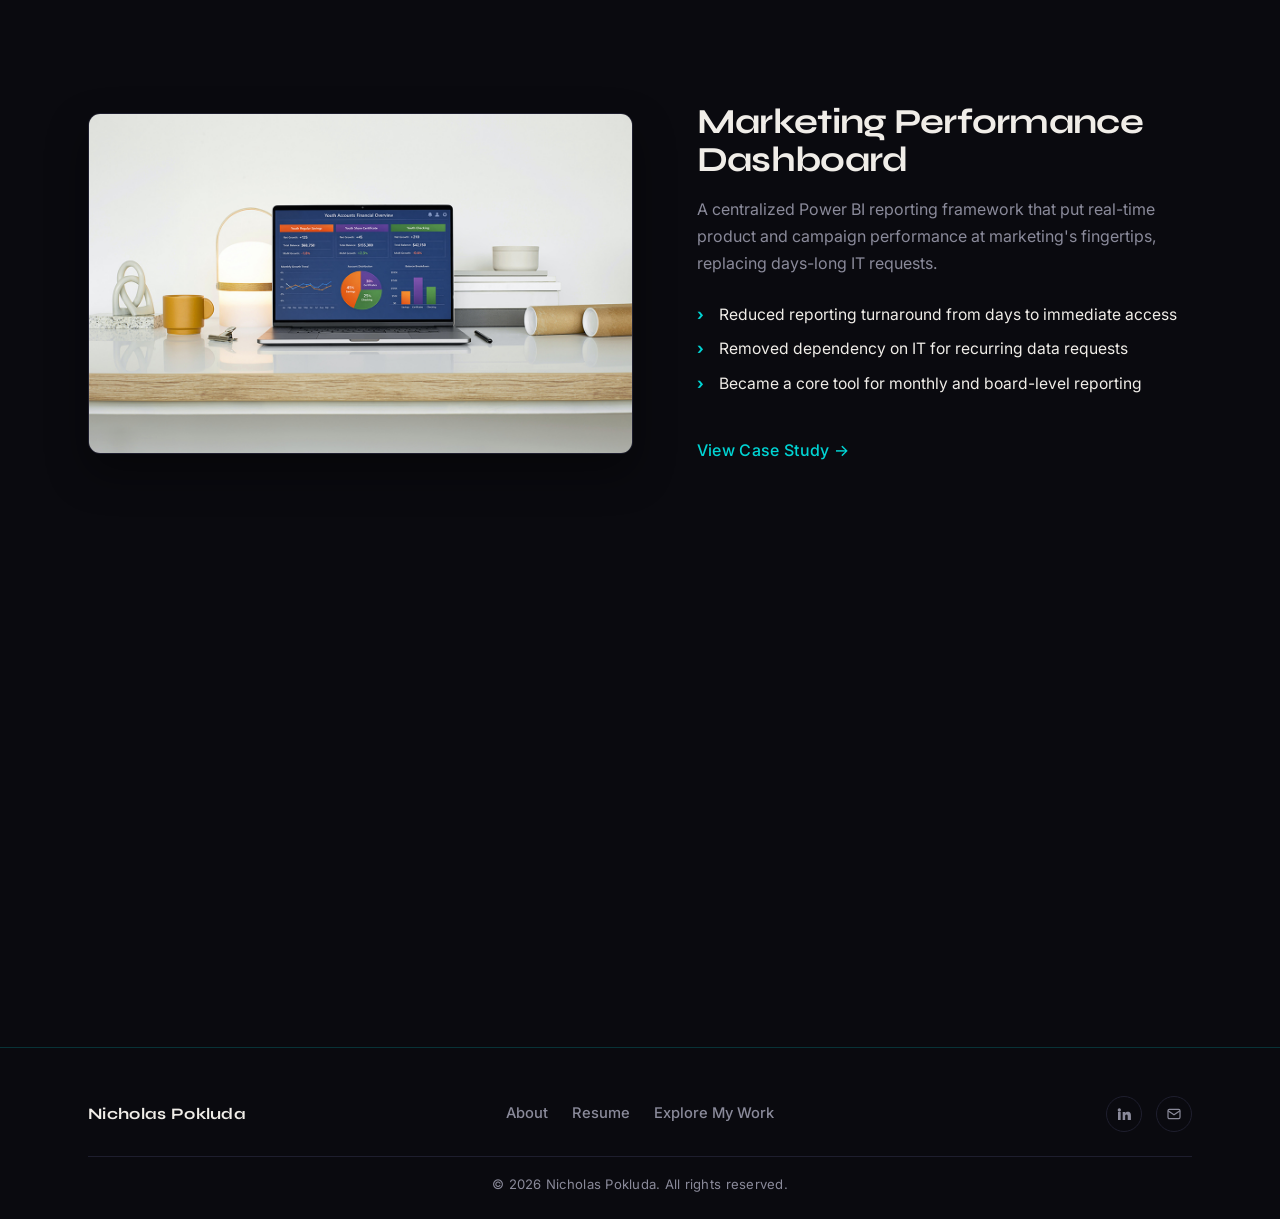
==== commit ba13c3c2: "Added hero banner animations." ====
--- a/index.html
+++ b/index.html
@@ -60,6 +60,11 @@
 
     <!-- HERO -->
     <section class="hero">
+      <div class="hero-orbs" aria-hidden="true">
+        <span class="hero-orb hero-orb--1"></span>
+        <span class="hero-orb hero-orb--2"></span>
+        <span class="hero-orb hero-orb--3"></span>
+      </div>
       <div class="container">
         <div class="hero-content">
           <span class="availability-badge hero-anim" data-delay="0">
--- a/css/styles.css
+++ b/css/styles.css
@@ -490,6 +490,84 @@
   position: relative;
   padding-top: 120px;
   padding-bottom: 80px;
+  overflow: hidden;
+}
+
+/* ---------- Hero ambient orbs ---------- */
+.hero-orbs {
+  position: absolute;
+  inset: 0;
+  pointer-events: none;
+  z-index: 0;
+  overflow: hidden;
+}
+
+.hero-orb {
+  position: absolute;
+  display: block;
+  border-radius: 50%;
+  filter: blur(140px);
+  will-change: transform;
+}
+
+.hero-orb--1 {
+  width: 820px;
+  height: 820px;
+  top: -200px;
+  left: -180px;
+  background: radial-gradient(circle at center, rgba(0, 212, 212, 0.07) 0%, rgba(0, 212, 212, 0) 70%);
+}
+
+.hero-orb--2 {
+  width: 680px;
+  height: 680px;
+  bottom: -180px;
+  right: -160px;
+  background: radial-gradient(circle at center, rgba(0, 212, 212, 0.05) 0%, rgba(0, 212, 212, 0) 70%);
+}
+
+.hero-orb--3 {
+  width: 720px;
+  height: 720px;
+  top: 30%;
+  left: 35%;
+  background: radial-gradient(circle at center, rgba(0, 180, 255, 0.04) 0%, rgba(0, 180, 255, 0) 70%);
+}
+
+/* Hero content + orbs stacking — keep orbs behind content */
+.hero > .container {
+  position: relative;
+  z-index: 1;
+}
+
+@media (prefers-reduced-motion: no-preference) {
+  .hero-orb--1 {
+    animation: orb-drift-1 18s infinite ease-in-out alternate;
+  }
+  .hero-orb--2 {
+    animation: orb-drift-2 24s infinite ease-in-out alternate;
+  }
+  .hero-orb--3 {
+    animation: orb-drift-3 20s infinite ease-in-out alternate;
+  }
+
+  @keyframes orb-drift-1 {
+    0%   { transform: translate(0, 0) scale(1); }
+    50%  { transform: translate(60px, 40px) scale(1.04); }
+    100% { transform: translate(110px, 90px) scale(0.97); }
+  }
+
+  @keyframes orb-drift-2 {
+    0%   { transform: translate(0, 0) scale(1); }
+    50%  { transform: translate(-70px, -50px) scale(0.96); }
+    100% { transform: translate(-110px, -90px) scale(1.05); }
+  }
+
+  @keyframes orb-drift-3 {
+    0%   { transform: translate(0, 0) scale(0.98); }
+    50%  { transform: translate(-50px, 70px) scale(1.03); }
+    100% { transform: translate(80px, -60px) scale(0.95); }
+  }
 }
 
 .hero-content {
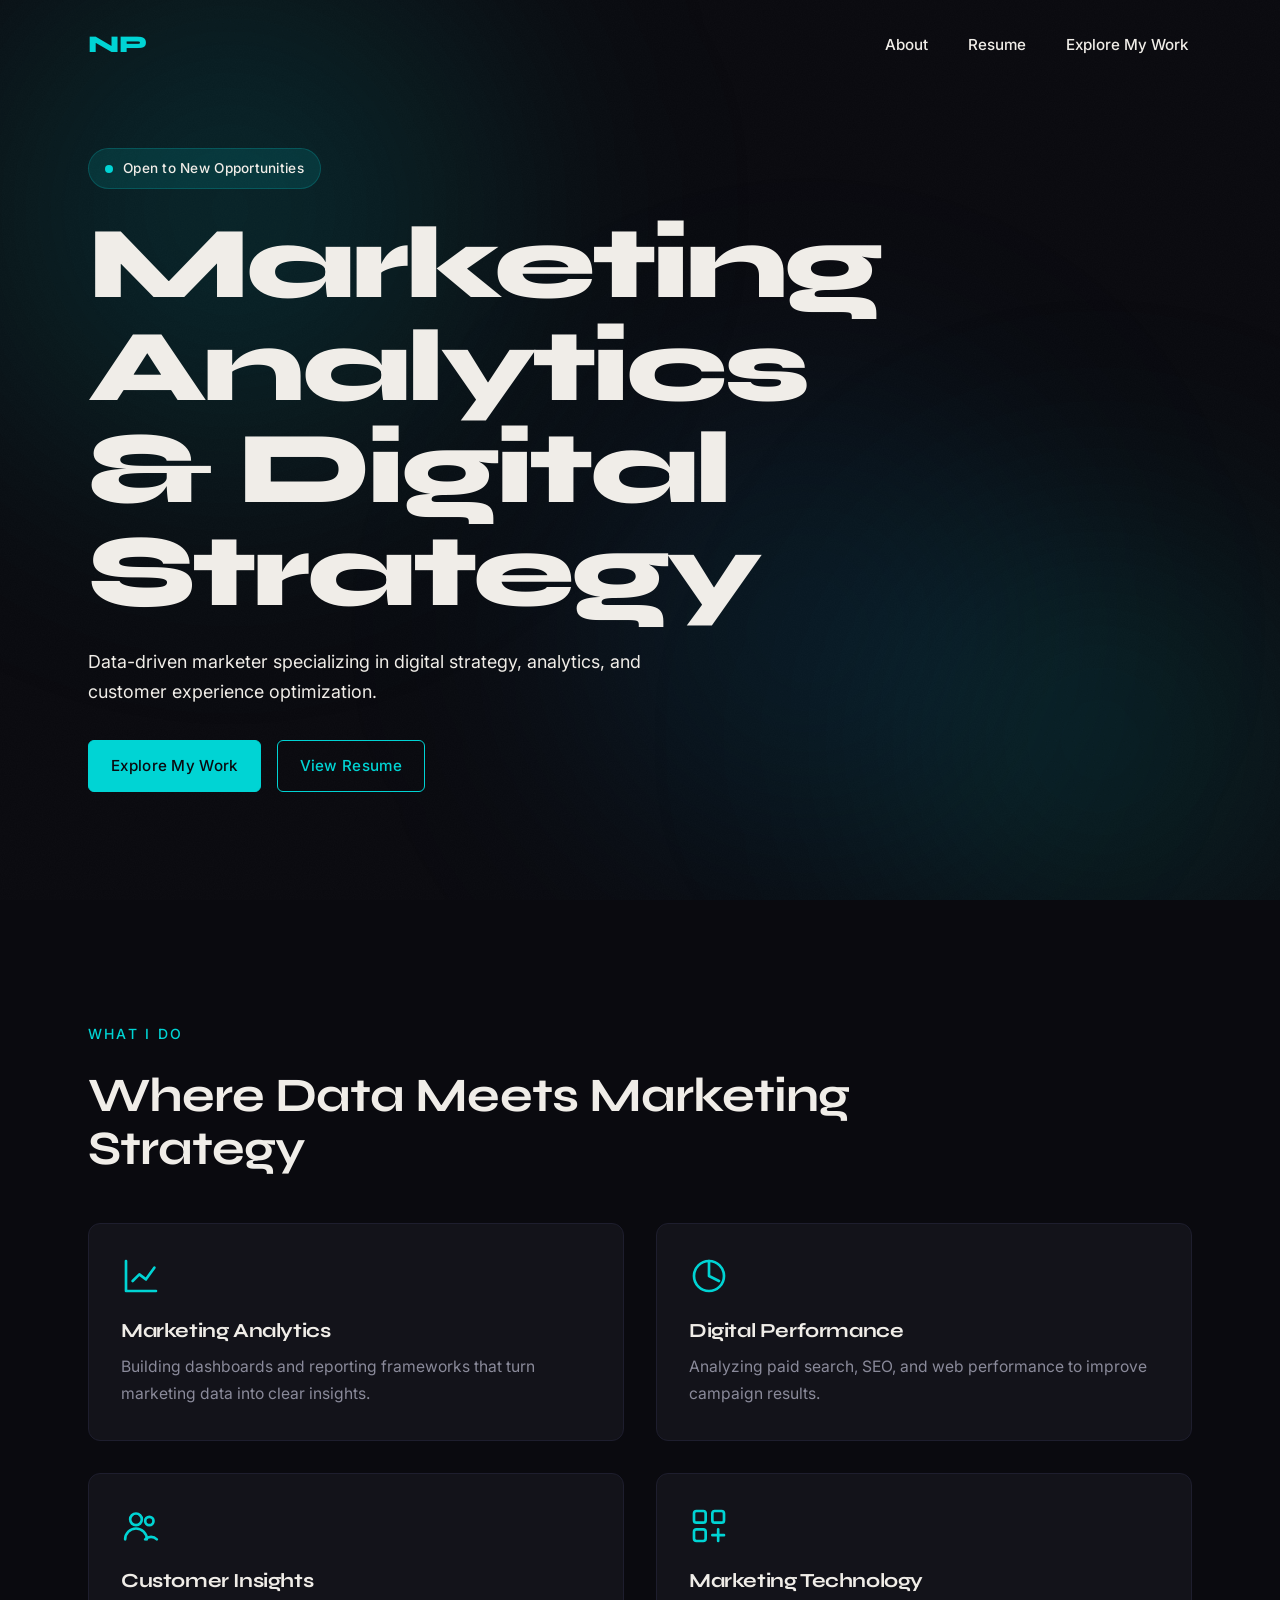
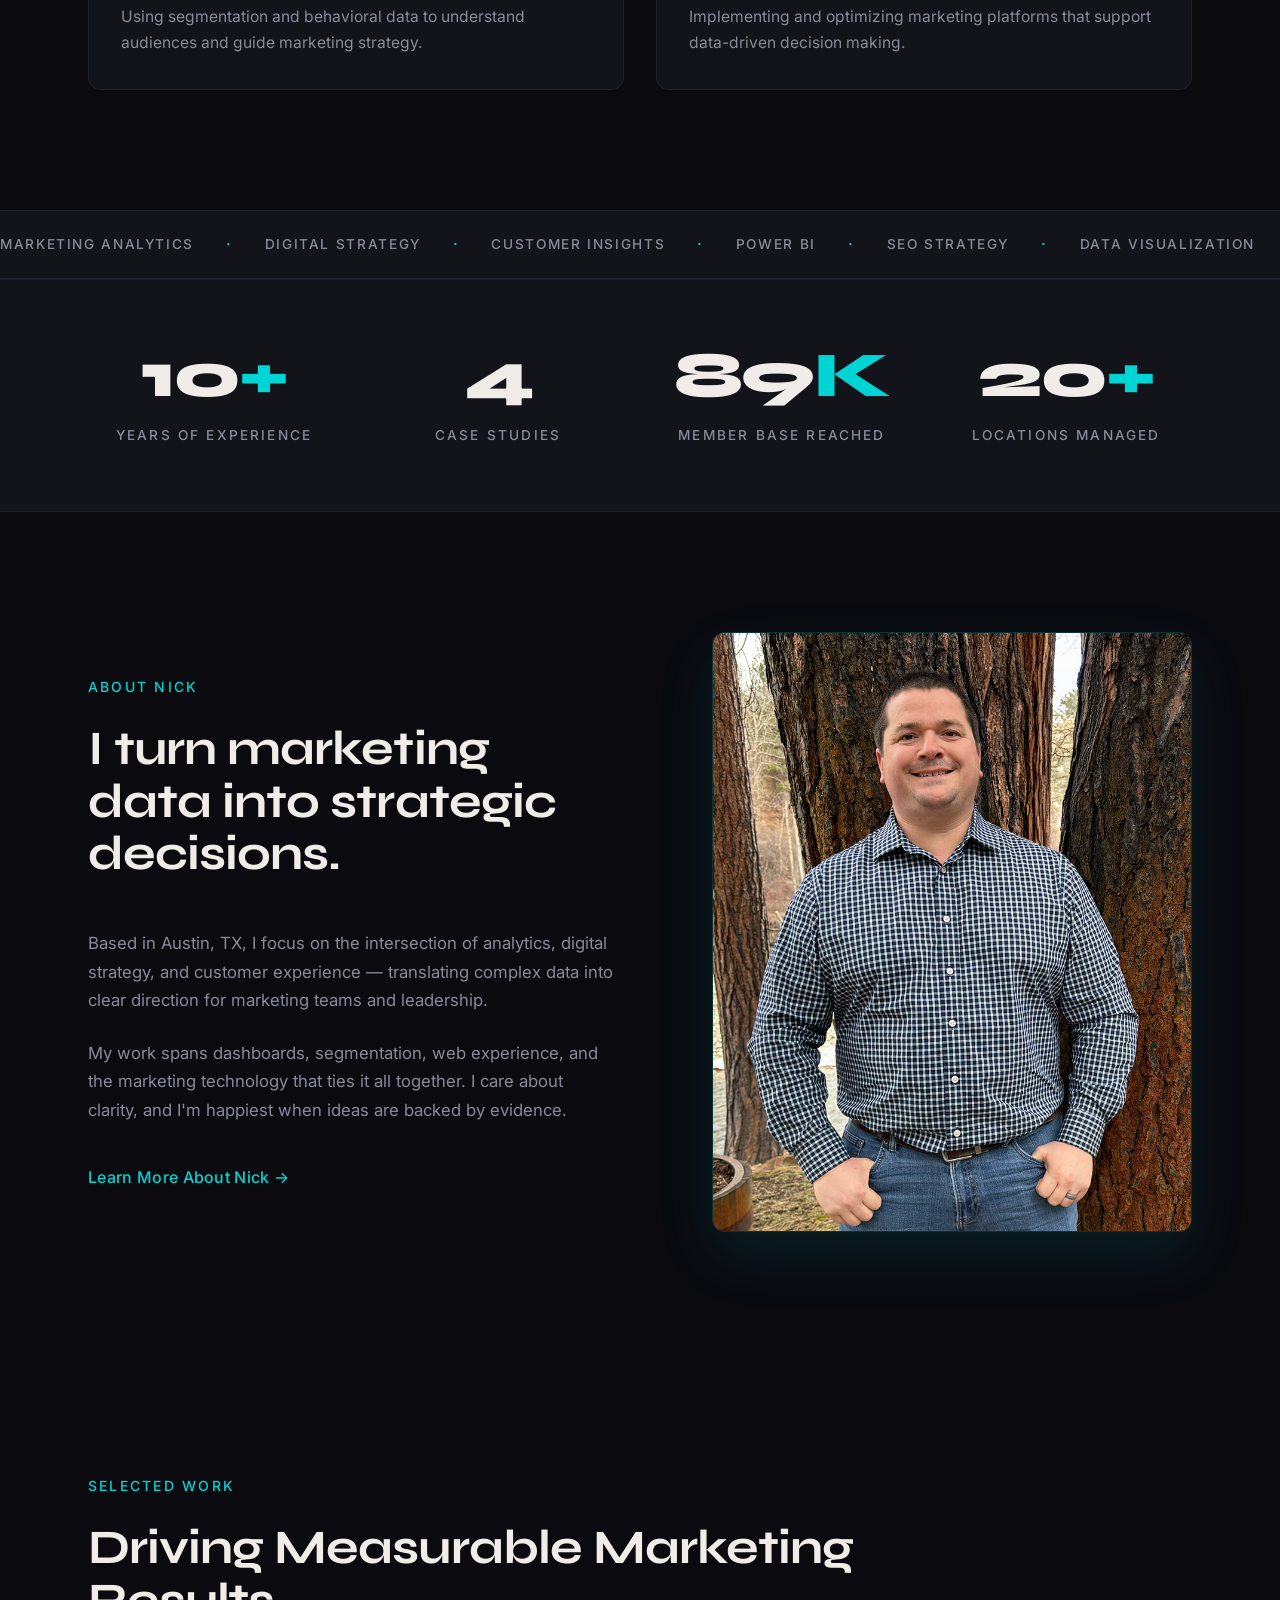
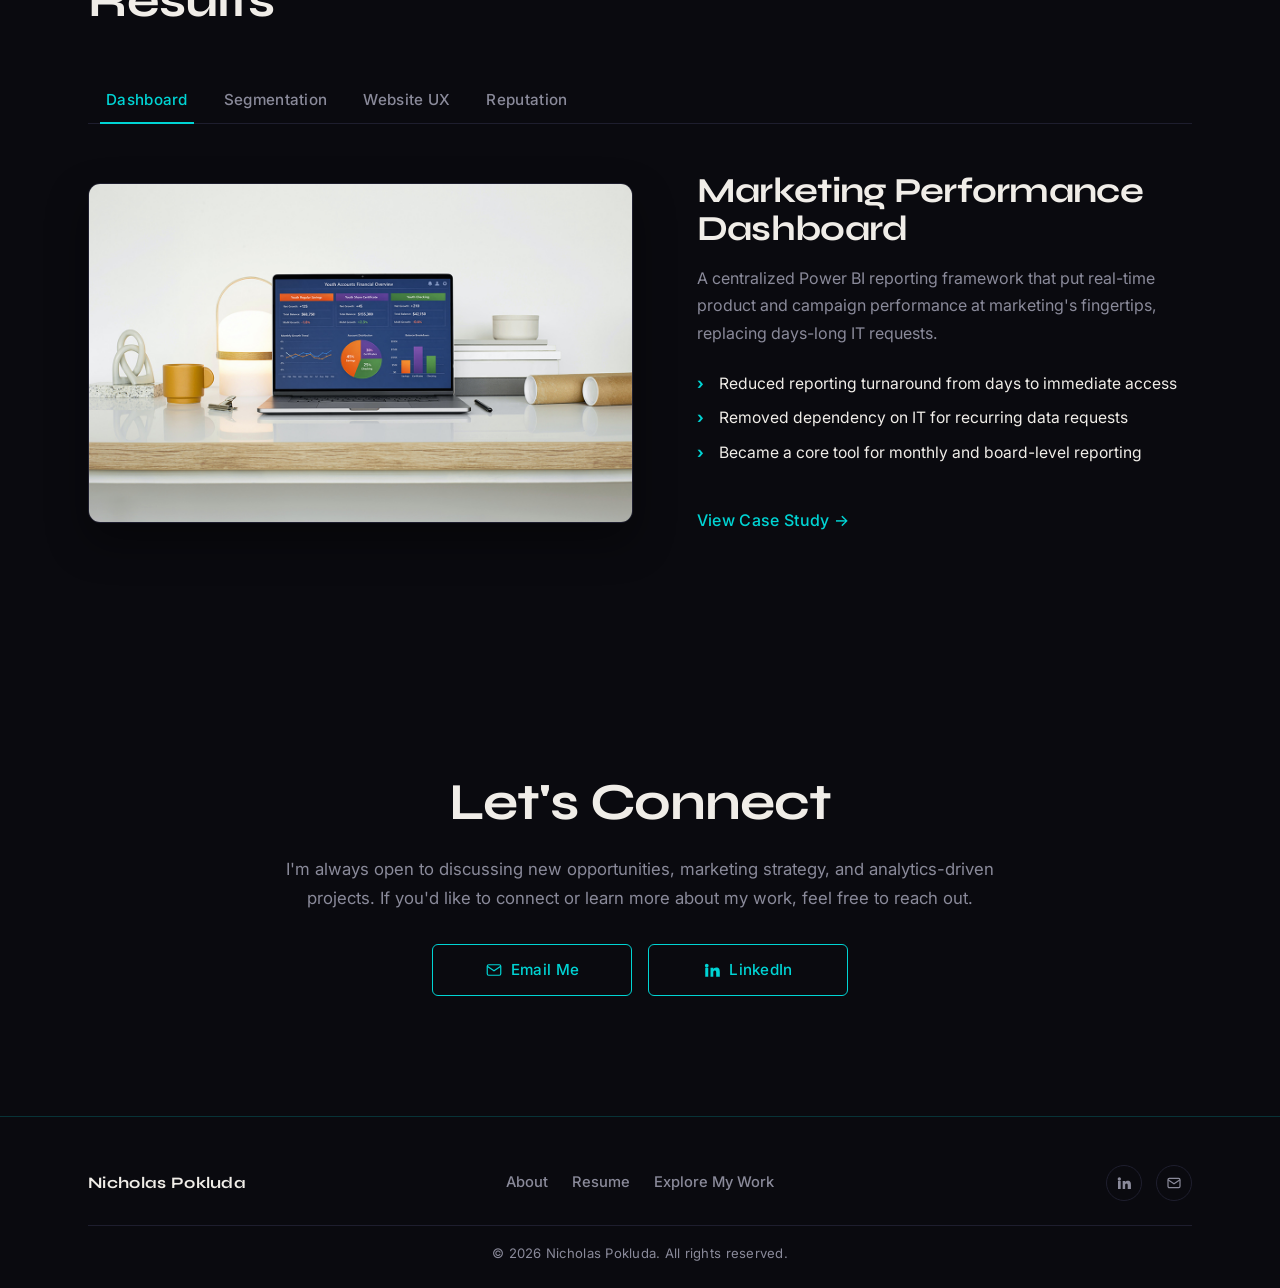
==== commit 0f93f185: "Added marquee index" ====
--- a/index.html
+++ b/index.html
@@ -136,6 +136,56 @@
       </div>
     </section>
 
+    <!-- MARQUEE BAND -->
+    <div class="marquee-band" aria-hidden="true">
+      <div class="marquee-track">
+        <div class="marquee-content">
+          <span>Marketing Analytics</span>
+          <span class="dot">·</span>
+          <span>Digital Strategy</span>
+          <span class="dot">·</span>
+          <span>Customer Insights</span>
+          <span class="dot">·</span>
+          <span>Power BI</span>
+          <span class="dot">·</span>
+          <span>SEO Strategy</span>
+          <span class="dot">·</span>
+          <span>Data Visualization</span>
+          <span class="dot">·</span>
+          <span>Segmentation</span>
+          <span class="dot">·</span>
+          <span>MarTech</span>
+          <span class="dot">·</span>
+          <span>Campaign Performance</span>
+          <span class="dot">·</span>
+          <span>Dashboard Development</span>
+          <span class="dot">·</span>
+        </div>
+        <div class="marquee-content">
+          <span>Marketing Analytics</span>
+          <span class="dot">·</span>
+          <span>Digital Strategy</span>
+          <span class="dot">·</span>
+          <span>Customer Insights</span>
+          <span class="dot">·</span>
+          <span>Power BI</span>
+          <span class="dot">·</span>
+          <span>SEO Strategy</span>
+          <span class="dot">·</span>
+          <span>Data Visualization</span>
+          <span class="dot">·</span>
+          <span>Segmentation</span>
+          <span class="dot">·</span>
+          <span>MarTech</span>
+          <span class="dot">·</span>
+          <span>Campaign Performance</span>
+          <span class="dot">·</span>
+          <span>Dashboard Development</span>
+          <span class="dot">·</span>
+        </div>
+      </div>
+    </div>
+
     <!-- STATS BAND -->
     <section class="stats-band">
       <div class="container">
--- a/css/styles.css
+++ b/css/styles.css
@@ -498,7 +498,7 @@
   position: absolute;
   inset: 0;
   pointer-events: none;
-  z-index: 0;
+  z-index: 1;
   overflow: hidden;
 }
 
@@ -506,7 +506,7 @@
   position: absolute;
   display: block;
   border-radius: 50%;
-  filter: blur(140px);
+  filter: blur(100px);
   will-change: transform;
 }
 
@@ -515,7 +515,7 @@
   height: 820px;
   top: -200px;
   left: -180px;
-  background: radial-gradient(circle at center, rgba(0, 212, 212, 0.07) 0%, rgba(0, 212, 212, 0) 70%);
+  background: radial-gradient(circle at center, rgba(0, 212, 212, 0.18) 0%, rgba(0, 212, 212, 0) 70%);
 }
 
 .hero-orb--2 {
@@ -523,7 +523,7 @@
   height: 680px;
   bottom: -180px;
   right: -160px;
-  background: radial-gradient(circle at center, rgba(0, 212, 212, 0.05) 0%, rgba(0, 212, 212, 0) 70%);
+  background: radial-gradient(circle at center, rgba(0, 212, 212, 0.14) 0%, rgba(0, 212, 212, 0) 70%);
 }
 
 .hero-orb--3 {
@@ -531,44 +531,36 @@
   height: 720px;
   top: 30%;
   left: 35%;
-  background: radial-gradient(circle at center, rgba(0, 180, 255, 0.04) 0%, rgba(0, 180, 255, 0) 70%);
+  background: radial-gradient(circle at center, rgba(0, 180, 255, 0.12) 0%, rgba(0, 180, 255, 0) 70%);
 }
 
 /* Hero content + orbs stacking — keep orbs behind content */
 .hero > .container {
   position: relative;
-  z-index: 1;
-}
-
-@media (prefers-reduced-motion: no-preference) {
-  .hero-orb--1 {
-    animation: orb-drift-1 18s infinite ease-in-out alternate;
-  }
-  .hero-orb--2 {
-    animation: orb-drift-2 24s infinite ease-in-out alternate;
-  }
-  .hero-orb--3 {
-    animation: orb-drift-3 20s infinite ease-in-out alternate;
-  }
-
-  @keyframes orb-drift-1 {
-    0%   { transform: translate(0, 0) scale(1); }
-    50%  { transform: translate(60px, 40px) scale(1.04); }
-    100% { transform: translate(110px, 90px) scale(0.97); }
-  }
-
-  @keyframes orb-drift-2 {
-    0%   { transform: translate(0, 0) scale(1); }
-    50%  { transform: translate(-70px, -50px) scale(0.96); }
-    100% { transform: translate(-110px, -90px) scale(1.05); }
-  }
-
-  @keyframes orb-drift-3 {
-    0%   { transform: translate(0, 0) scale(0.98); }
-    50%  { transform: translate(-50px, 70px) scale(1.03); }
-    100% { transform: translate(80px, -60px) scale(0.95); }
-  }
-}
+  z-index: 2;
+}
+
+@keyframes orb-drift-1 {
+  0%   { transform: translate(0, 0) scale(1); }
+  50%  { transform: translate(60px, 40px) scale(1.04); }
+  100% { transform: translate(110px, 90px) scale(0.97); }
+}
+
+@keyframes orb-drift-2 {
+  0%   { transform: translate(0, 0) scale(1); }
+  50%  { transform: translate(-70px, -50px) scale(0.96); }
+  100% { transform: translate(-110px, -90px) scale(1.05); }
+}
+
+@keyframes orb-drift-3 {
+  0%   { transform: translate(0, 0) scale(0.98); }
+  50%  { transform: translate(-50px, 70px) scale(1.03); }
+  100% { transform: translate(80px, -60px) scale(0.95); }
+}
+
+.hero-orb--1 { animation: orb-drift-1 18s infinite ease-in-out alternate; }
+.hero-orb--2 { animation: orb-drift-2 24s infinite ease-in-out alternate; }
+.hero-orb--3 { animation: orb-drift-3 20s infinite ease-in-out alternate; }
 
 .hero-content {
   max-width: 900px;
@@ -710,6 +702,58 @@
 .pillar-card p {
   color: var(--color-text-muted);
   font-size: 0.98rem;
+}
+
+/* ---------- Marquee band ---------- */
+.marquee-band {
+  width: 100%;
+  overflow: hidden;
+  padding: 20px 0;
+  border-top: 1px solid var(--color-border);
+  border-bottom: 1px solid var(--color-border);
+  background: var(--color-surface);
+  position: relative;
+  z-index: 2;
+}
+
+.marquee-track {
+  display: flex;
+  width: fit-content;
+  animation: marquee-scroll 30s linear infinite;
+}
+
+.marquee-band:hover .marquee-track {
+  animation-play-state: paused;
+}
+
+.marquee-content {
+  display: flex;
+  align-items: center;
+  gap: 32px;
+  padding-right: 32px;
+  white-space: nowrap;
+  font-family: var(--font-body);
+  font-size: 0.85rem;
+  font-weight: 500;
+  letter-spacing: 0.12em;
+  text-transform: uppercase;
+  color: var(--color-text-muted);
+}
+
+.marquee-content .dot {
+  color: var(--color-accent);
+  font-size: 1rem;
+}
+
+@keyframes marquee-scroll {
+  0%   { transform: translateX(0); }
+  100% { transform: translateX(-50%); }
+}
+
+@media (prefers-reduced-motion: no-preference) {
+  .marquee-track {
+    animation: marquee-scroll 30s linear infinite;
+  }
 }
 
 /* ---------- Stats band ---------- */
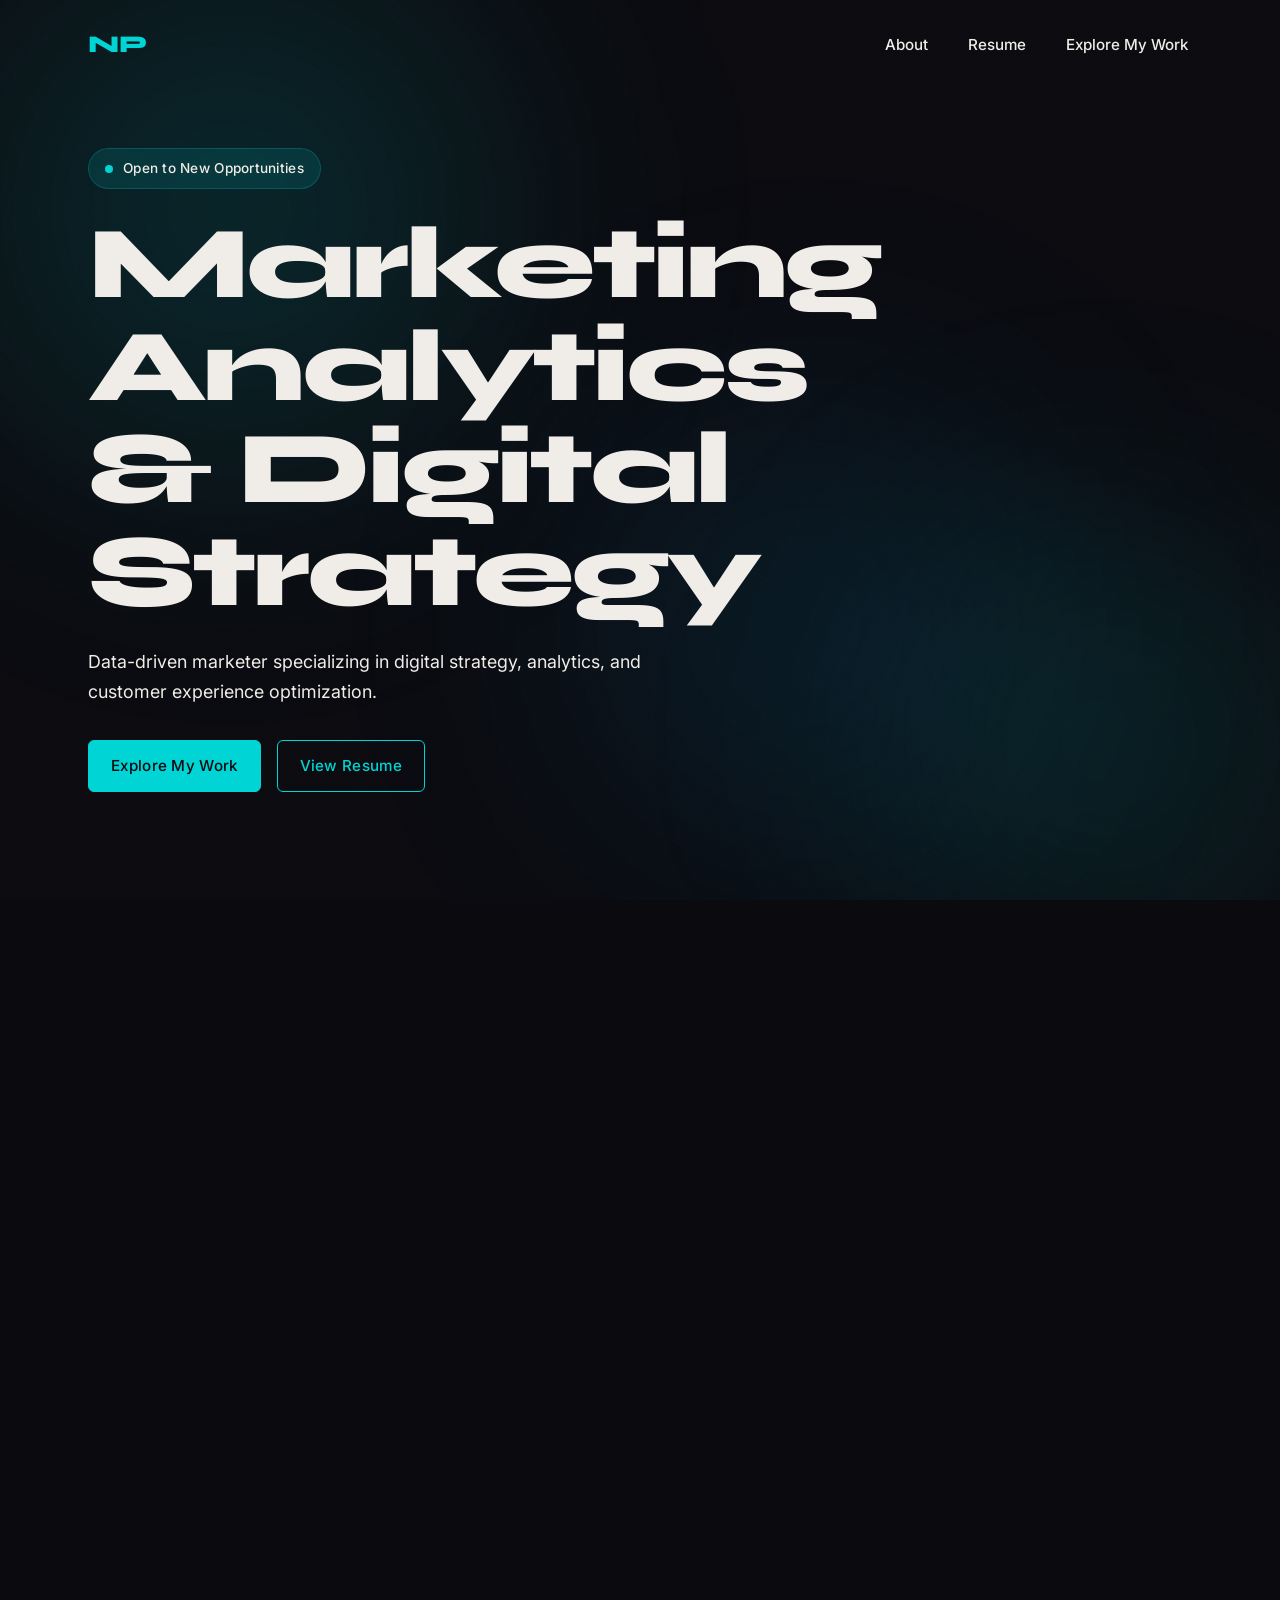
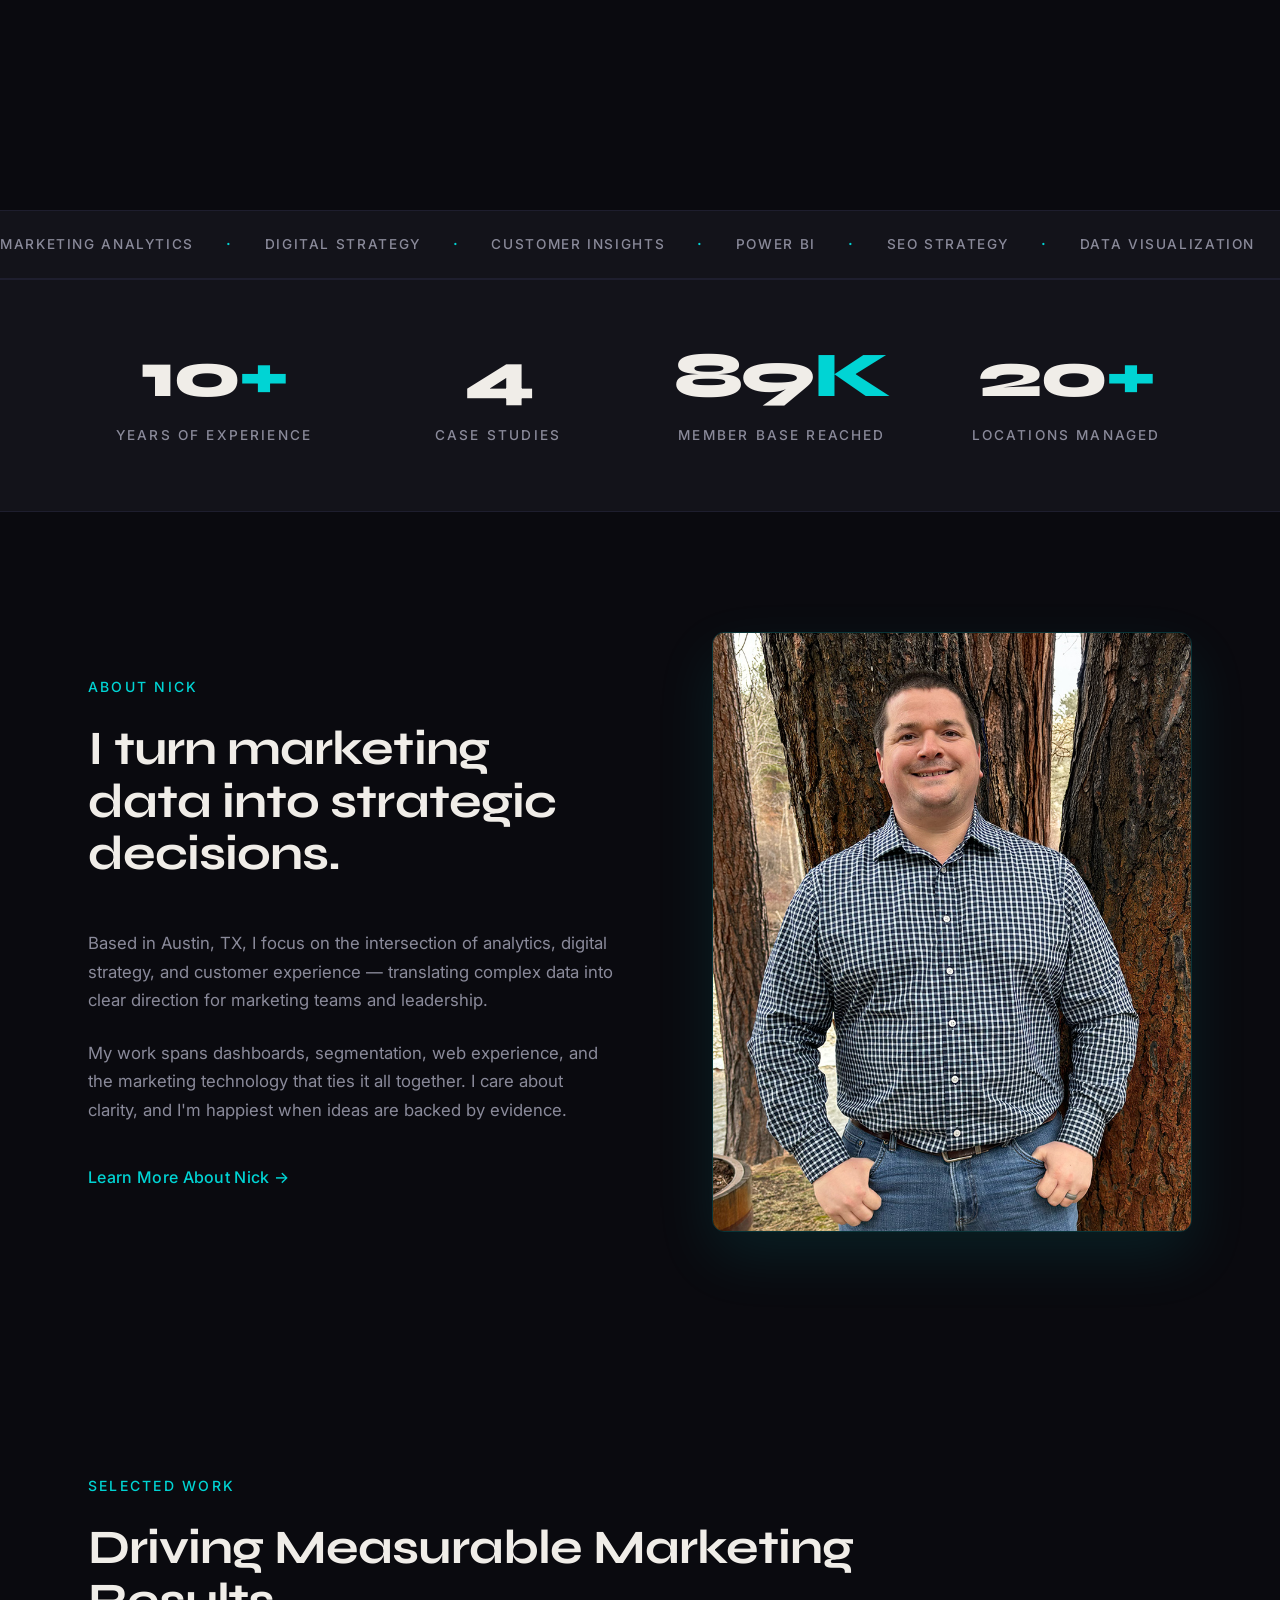
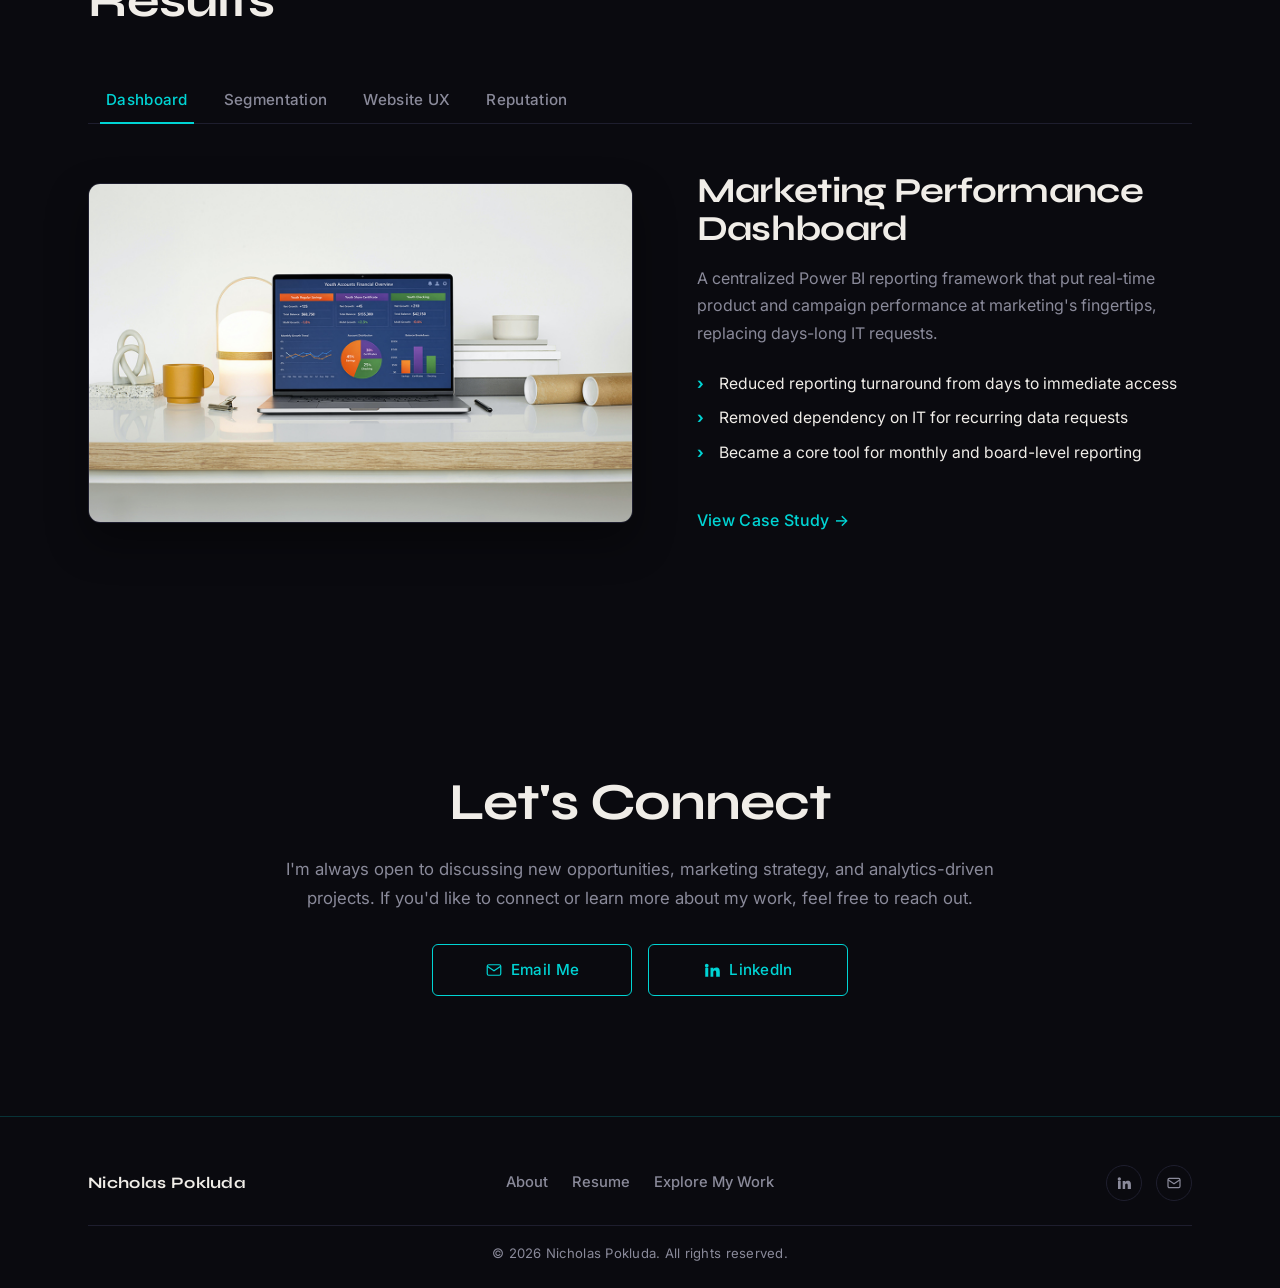
==== commit a0e84fe6: "Added favicon images" ====
--- a/index.html
+++ b/index.html
@@ -13,7 +13,11 @@
   <meta property="og:description" content="Data-driven marketer specializing in digital strategy, analytics, and customer experience optimization." />
 
   <link rel="canonical" href="https://nicholaspokluda.com/" />
-  <link rel="icon" href="/assets/favicon.ico" />
+  <link rel="icon" type="image/x-icon" href="/assets/favicon.ico" />
+  <link rel="icon" type="image/png" sizes="96x96" href="/assets/favicon-96x96.png" />
+  <link rel="icon" type="image/svg+xml" href="/assets/favicon.svg" />
+  <link rel="apple-touch-icon" sizes="180x180" href="/assets/apple-touch-icon.png" />
+  <link rel="manifest" href="/assets/site.webmanifest" />
 
   <!-- Google Fonts -->
   <link rel="preconnect" href="https://fonts.googleapis.com" />
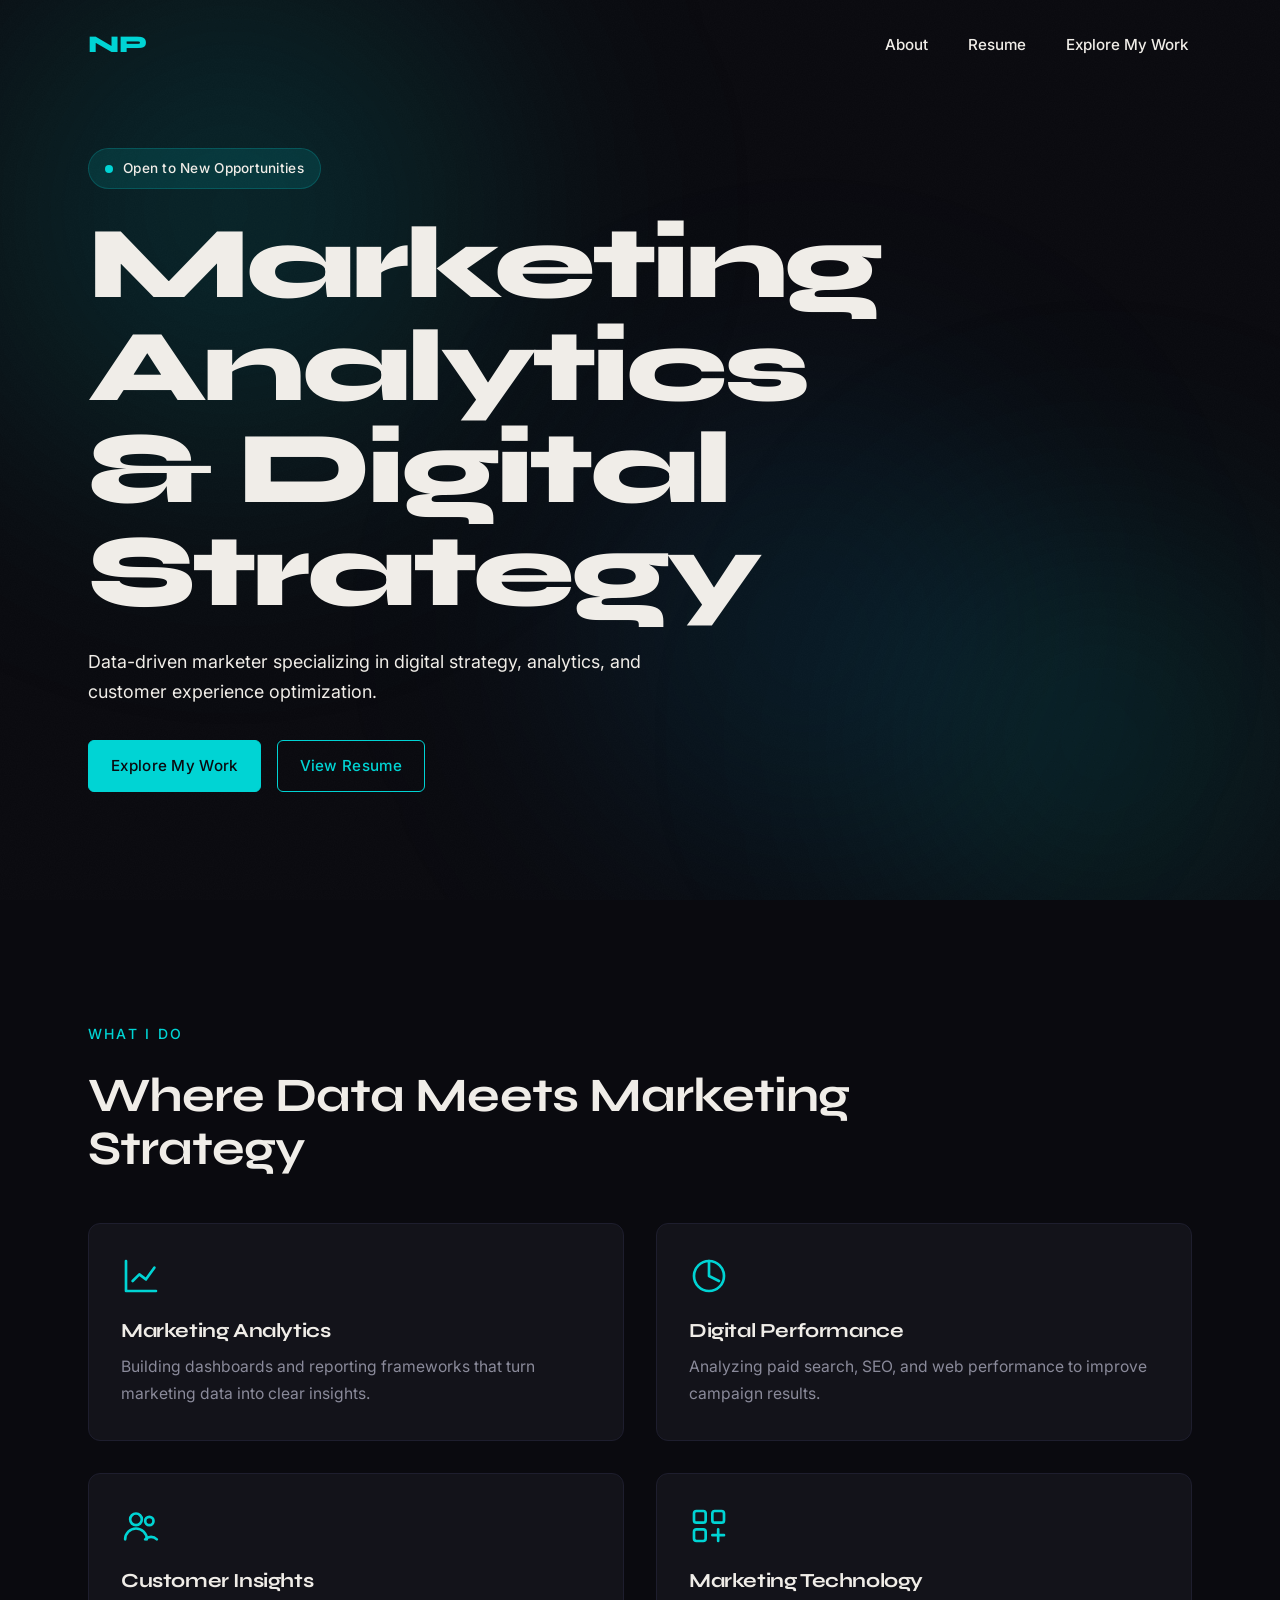
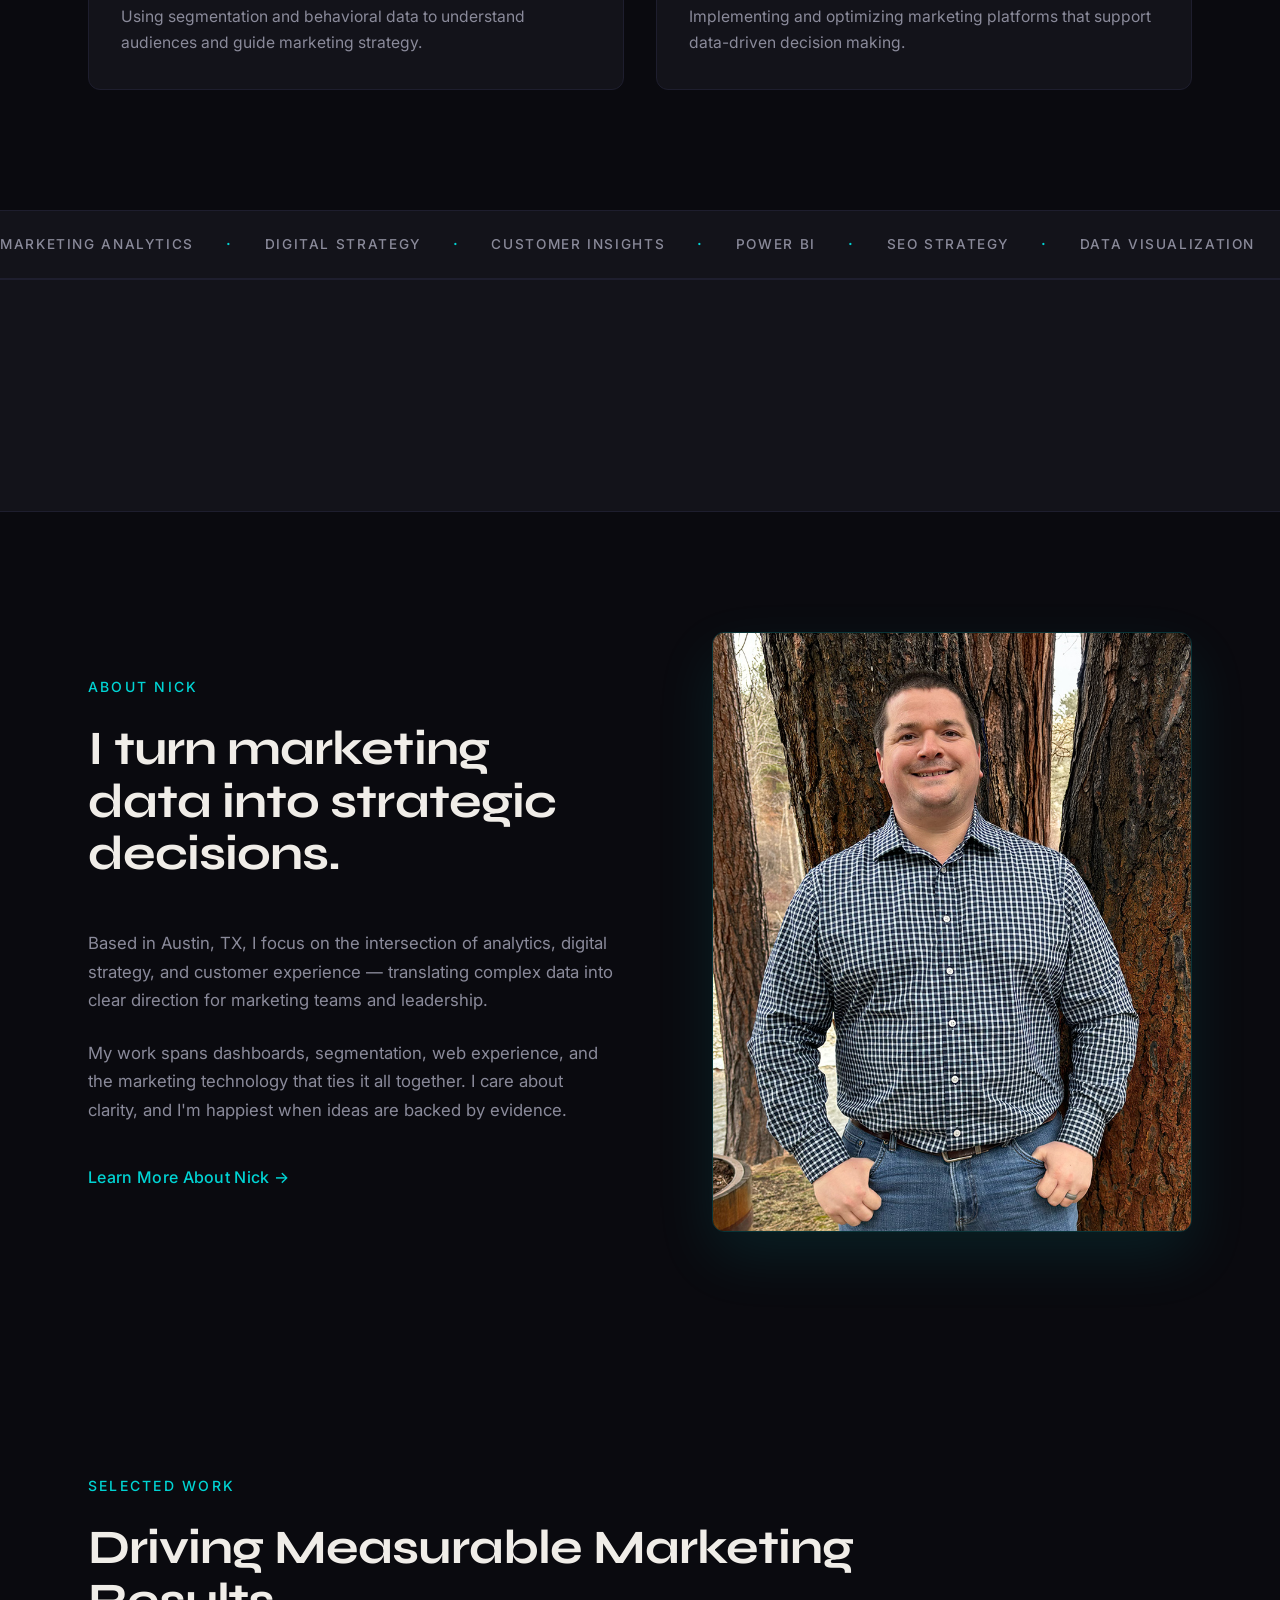
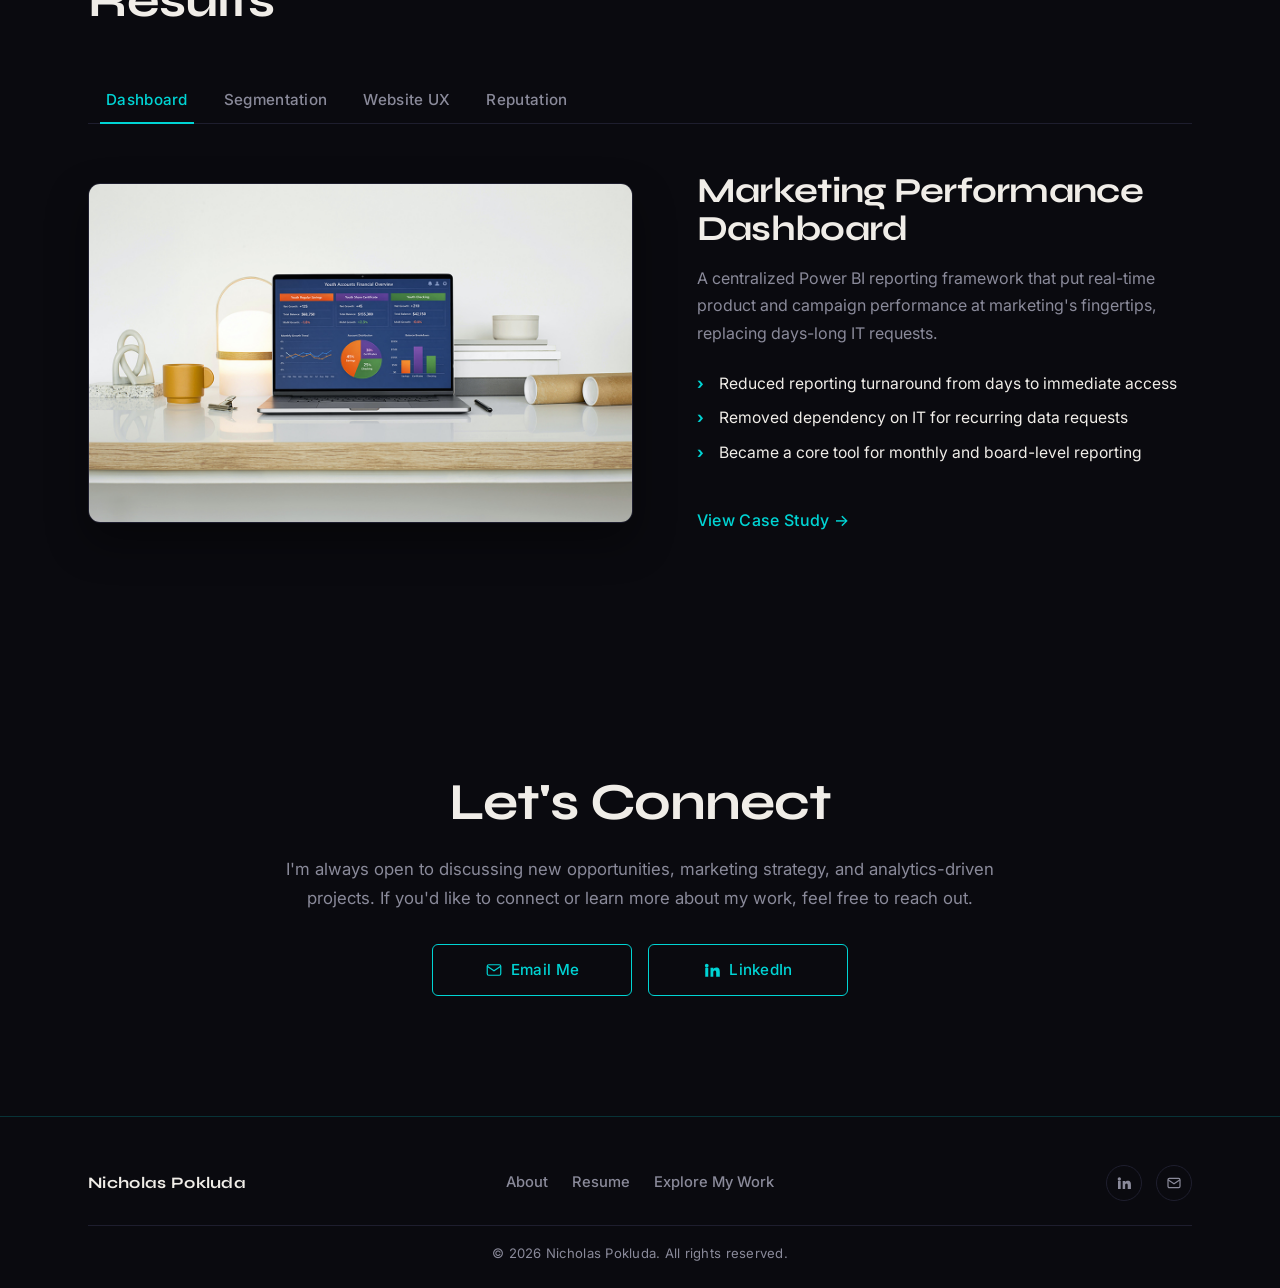
==== commit c5df0039: "Added open graph image" ====
--- a/index.html
+++ b/index.html
@@ -11,6 +11,9 @@
   <meta property="og:url" content="https://nicholaspokluda.com/" />
   <meta property="og:title" content="Nicholas Pokluda — Marketing Analytics & Digital Strategy" />
   <meta property="og:description" content="Data-driven marketer specializing in digital strategy, analytics, and customer experience optimization." />
+  <meta property="og:image" content="https://nicholaspokluda.com/img/og-image.png" />
+  <meta property="og:image:width" content="1200" />
+  <meta property="og:image:height" content="630" />
 
   <link rel="canonical" href="https://nicholaspokluda.com/" />
   <link rel="icon" type="image/x-icon" href="/assets/favicon.ico" />
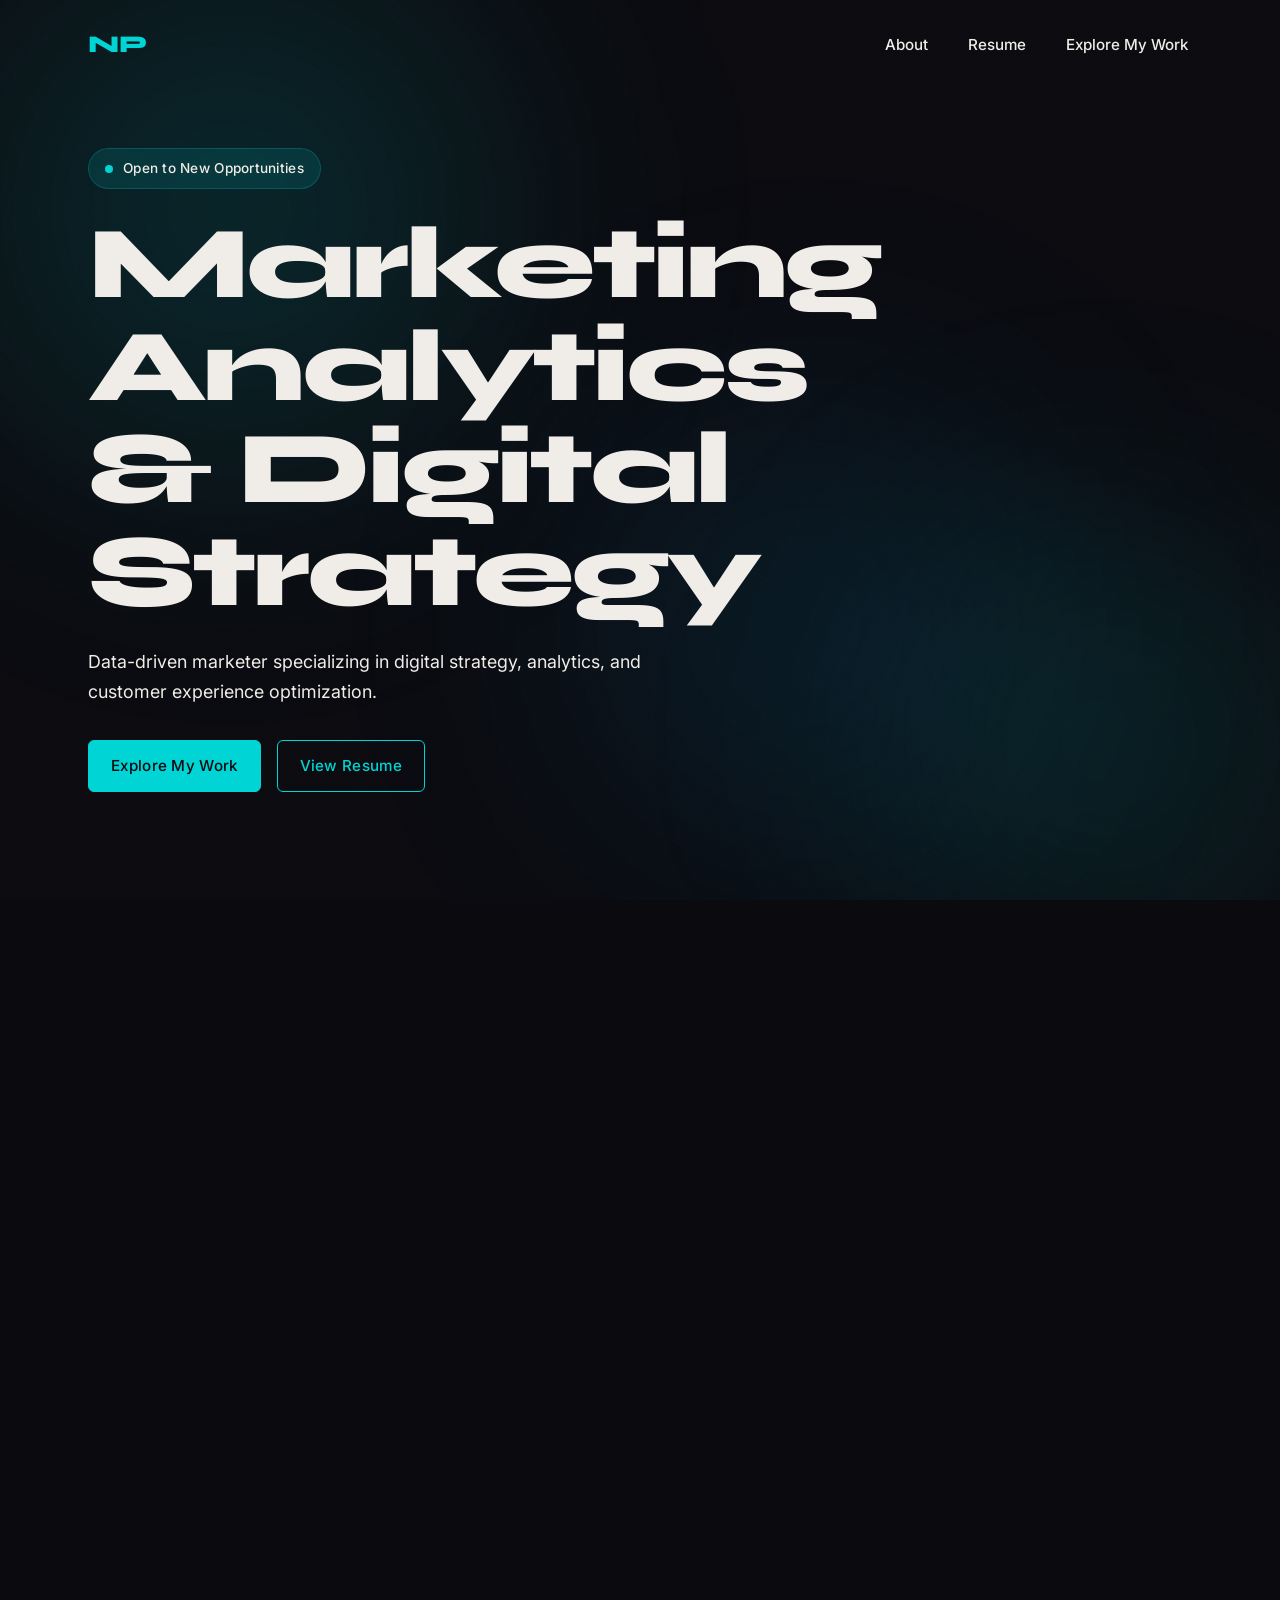
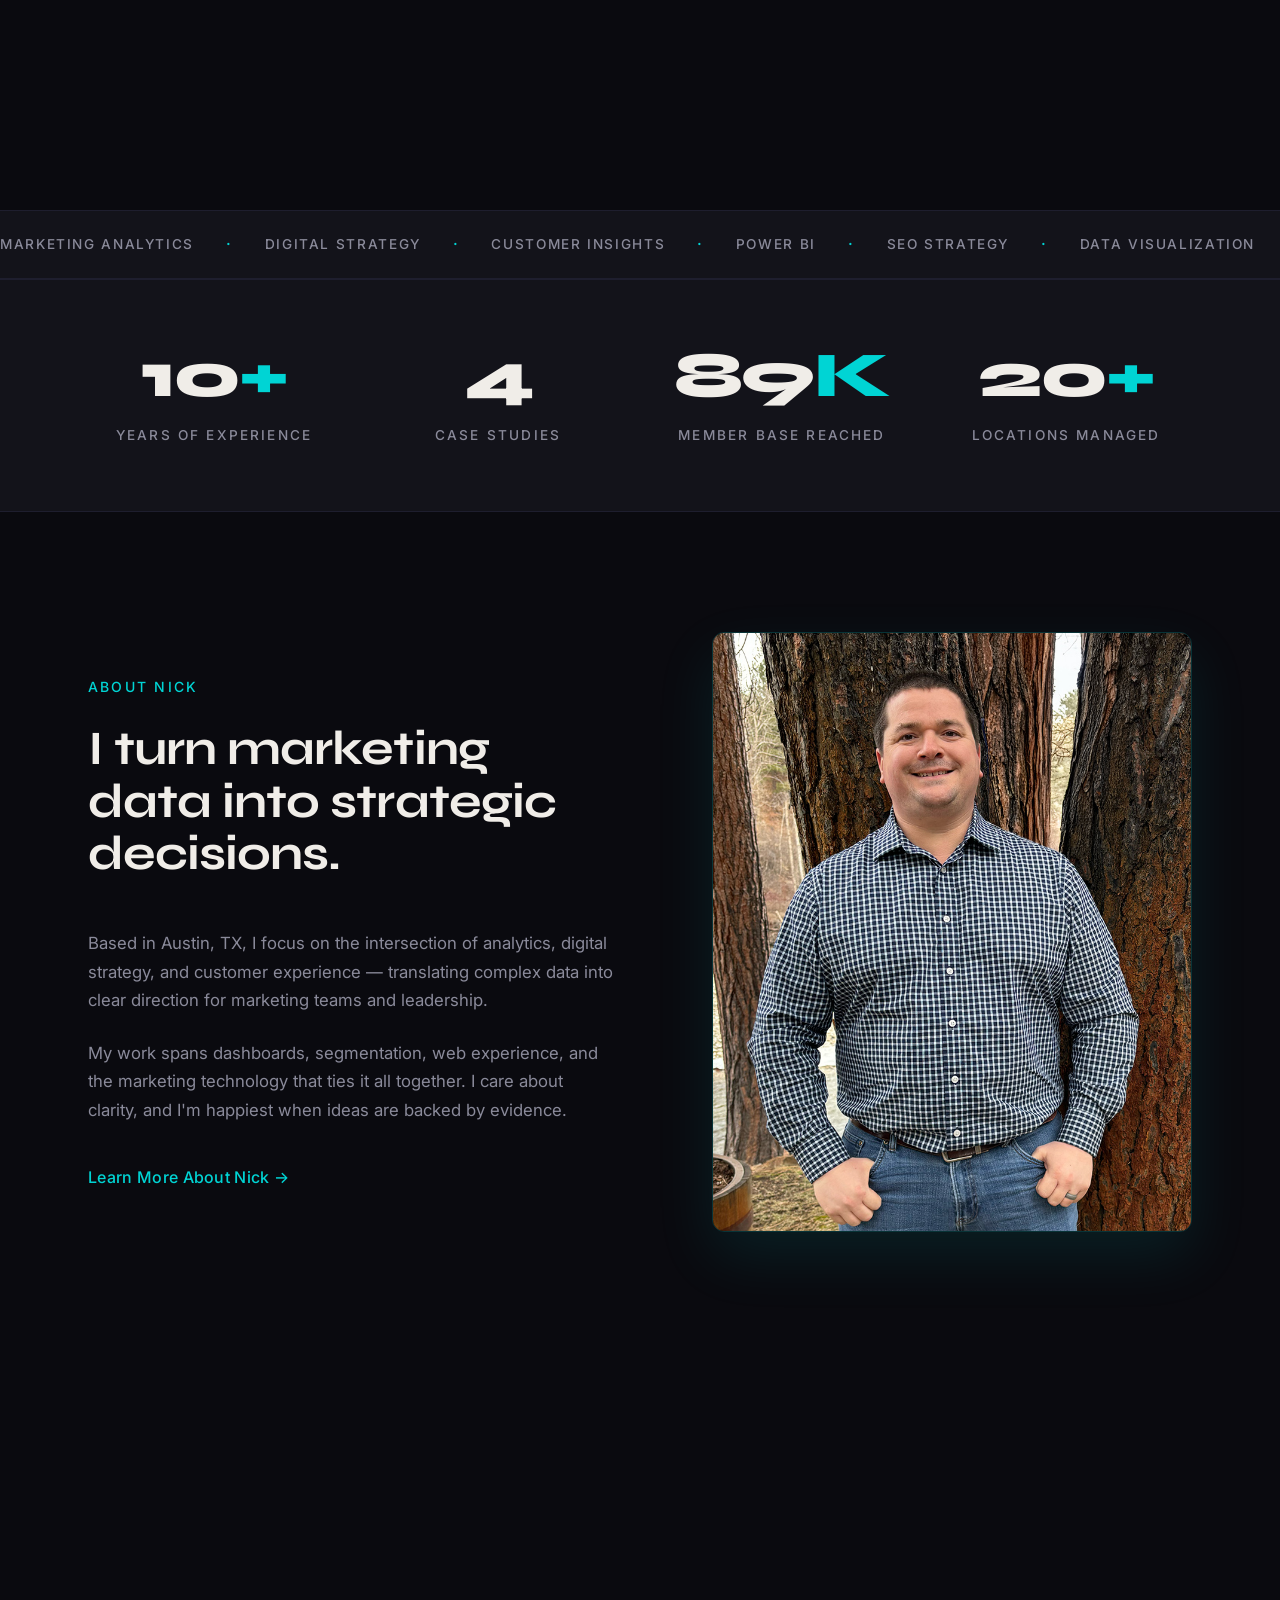
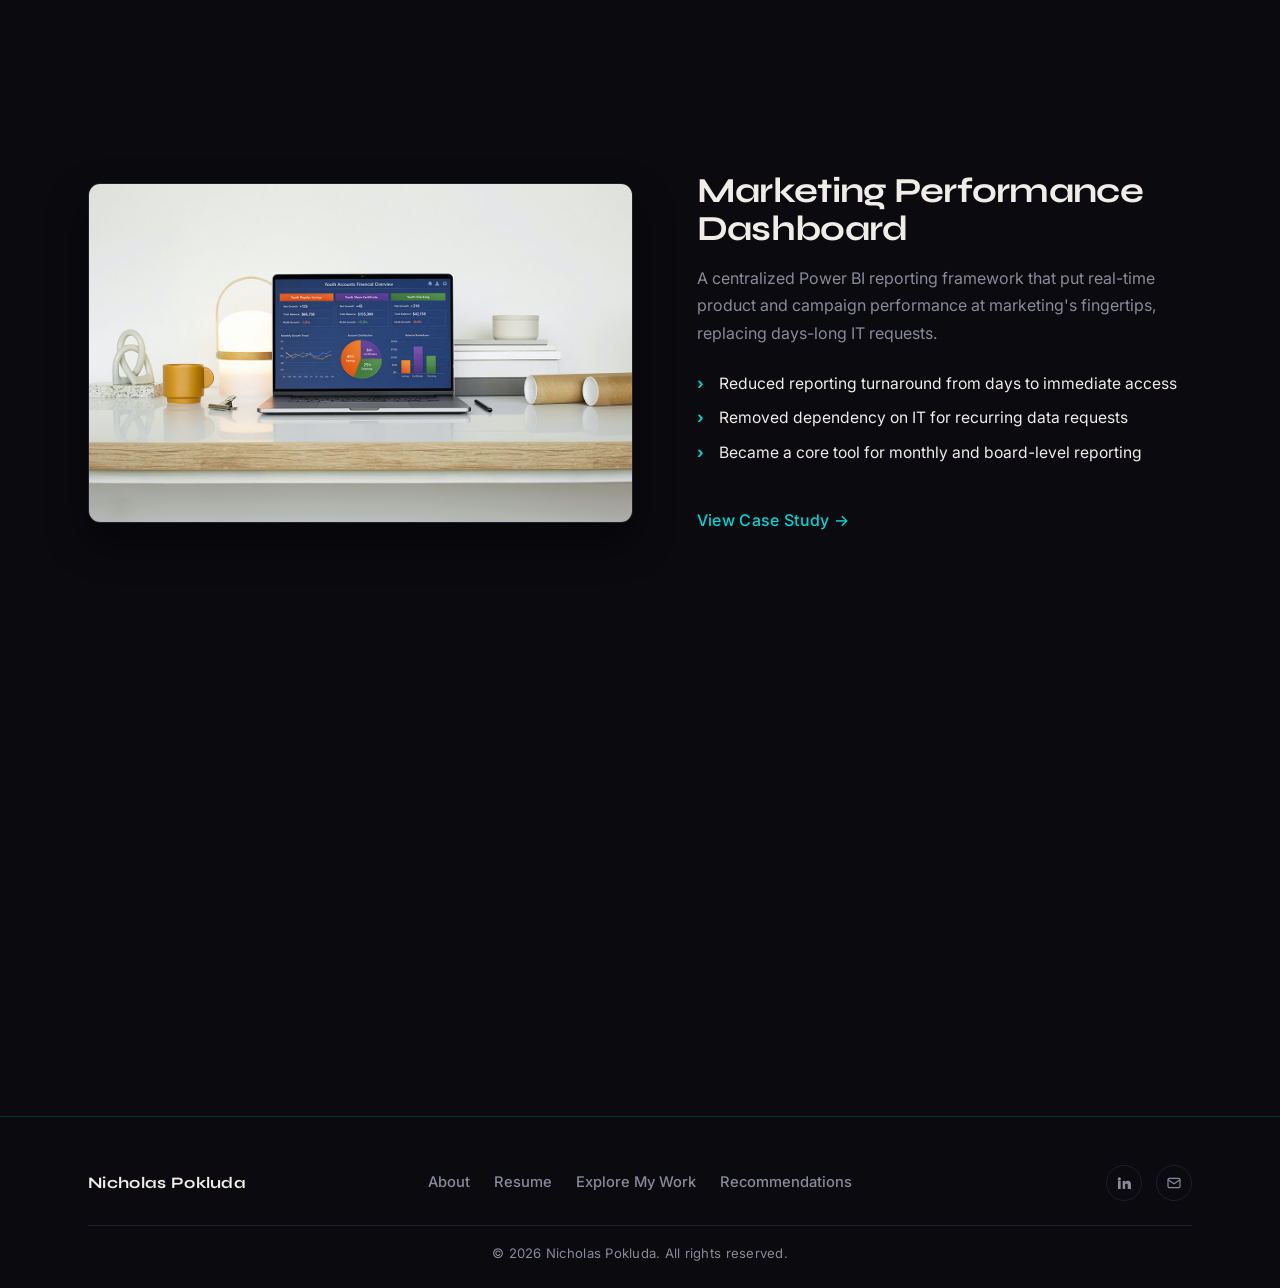
==== commit 748de2c1: "Added Recommendation Page" ====
--- a/index.html
+++ b/index.html
@@ -467,6 +467,7 @@
           <a href="/about.html">About</a>
           <a href="/resume.html">Resume</a>
           <a href="/index.html#work">Explore My Work</a>
+          <a href="/recommendations.html">Recommendations</a>
         </nav>
         <div class="footer-social">
           <a href="https://www.linkedin.com/in/nicholas-pokluda" target="_blank" rel="noopener noreferrer" aria-label="LinkedIn">
--- a/css/styles.css
+++ b/css/styles.css
@@ -1641,3 +1641,157 @@
     animation: none;
   }
 }
+
+/* ---------- Recommendations page ---------- */
+.recommendations-intro {
+  max-width: 720px;
+  margin-bottom: var(--space-5);
+}
+
+.recommendations-intro p {
+  font-family: var(--font-body);
+  font-weight: 400;
+  color: var(--color-text-muted);
+  font-size: 1.05rem;
+  max-width: 600px;
+}
+
+.recommendations-grid {
+  display: grid;
+  grid-template-columns: 1fr;
+  gap: 32px;
+}
+
+.rec-card {
+  position: relative;
+  background: var(--color-surface);
+  border: 1px solid var(--color-border);
+  border-radius: var(--radius-card);
+  padding: 32px;
+  transition: transform 200ms var(--ease), border-color 200ms var(--ease), box-shadow 200ms var(--ease);
+}
+
+@media (min-width: 768px) {
+  .rec-card {
+    padding: 48px;
+  }
+}
+
+.rec-card:hover {
+  transform: translateY(-2px);
+  border-color: rgba(0, 212, 212, 0.3);
+  box-shadow: 0 16px 40px rgba(0, 0, 0, 0.35);
+}
+
+.rec-quote-mark {
+  font-family: var(--font-display);
+  font-weight: 800;
+  font-size: 5rem;
+  color: var(--color-accent);
+  opacity: 0.4;
+  line-height: 1;
+  margin-bottom: -16px;
+  display: block;
+  user-select: none;
+}
+
+.rec-quote {
+  font-family: var(--font-body);
+  font-weight: 400;
+  font-size: 1.125rem;
+  line-height: 1.8;
+  color: var(--color-text);
+  font-style: italic;
+}
+
+.rec-quote .quote-preview p,
+.rec-quote .quote-overflow p {
+  margin-bottom: 1rem;
+}
+
+.rec-quote .quote-preview p:last-child,
+.rec-quote .quote-overflow p:last-child {
+  margin-bottom: 0;
+}
+
+.quote-overflow {
+  max-height: 0;
+  overflow: hidden;
+  transition: max-height 0.5s ease;
+}
+
+.quote-overflow.is-open {
+  max-height: 2000px;
+}
+
+/* Add spacing between preview and overflow when open */
+.quote-overflow.is-open {
+  padding-top: 1rem;
+}
+
+.read-more-btn {
+  background: none;
+  border: none;
+  cursor: pointer;
+  color: var(--color-accent);
+  font-family: var(--font-body);
+  font-weight: 600;
+  font-size: 0.9rem;
+  padding: 0;
+  margin-top: 12px;
+  display: block;
+  letter-spacing: 0.01em;
+  transition: color 150ms var(--ease);
+}
+
+.read-more-btn:hover {
+  color: var(--color-accent-hover);
+}
+
+.rec-person {
+  display: flex;
+  align-items: center;
+  gap: 16px;
+  margin-top: 32px;
+  padding-top: 24px;
+  border-top: 1px solid var(--color-border);
+}
+
+.rec-avatar {
+  width: 52px;
+  height: 52px;
+  border-radius: 50%;
+  background: var(--color-accent-dim);
+  border: 2px solid var(--color-accent);
+  display: flex;
+  align-items: center;
+  justify-content: center;
+  font-family: var(--font-display);
+  font-weight: 700;
+  font-size: 0.95rem;
+  color: var(--color-accent);
+  flex-shrink: 0;
+  letter-spacing: 0.02em;
+}
+
+.rec-meta {
+  display: flex;
+  flex-direction: column;
+  gap: 2px;
+}
+
+.rec-name {
+  font-family: var(--font-display);
+  font-weight: 700;
+  font-size: 1rem;
+  color: var(--color-text);
+  letter-spacing: -0.01em;
+}
+
+.rec-title {
+  font-family: var(--font-body);
+  font-weight: 400;
+  font-size: 0.875rem;
+  color: var(--color-text-muted);
+  line-height: 1.4;
+}
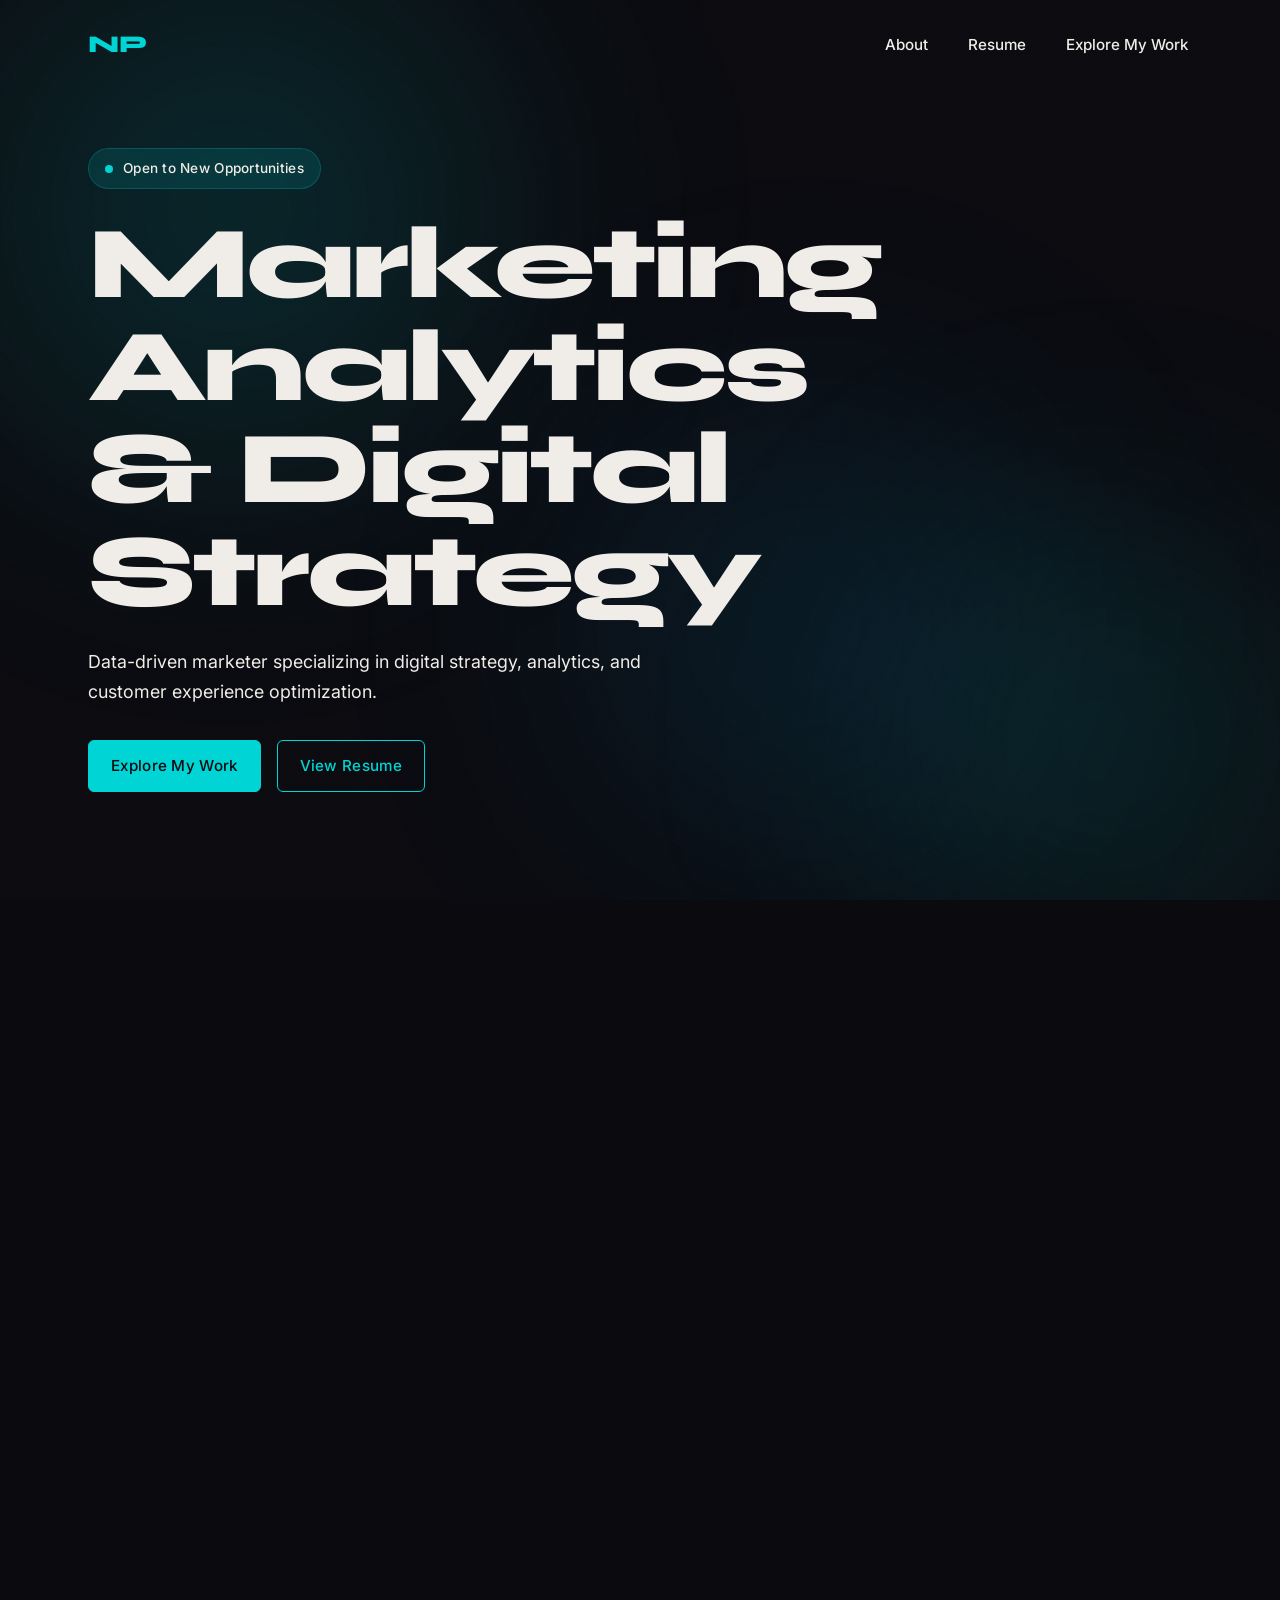
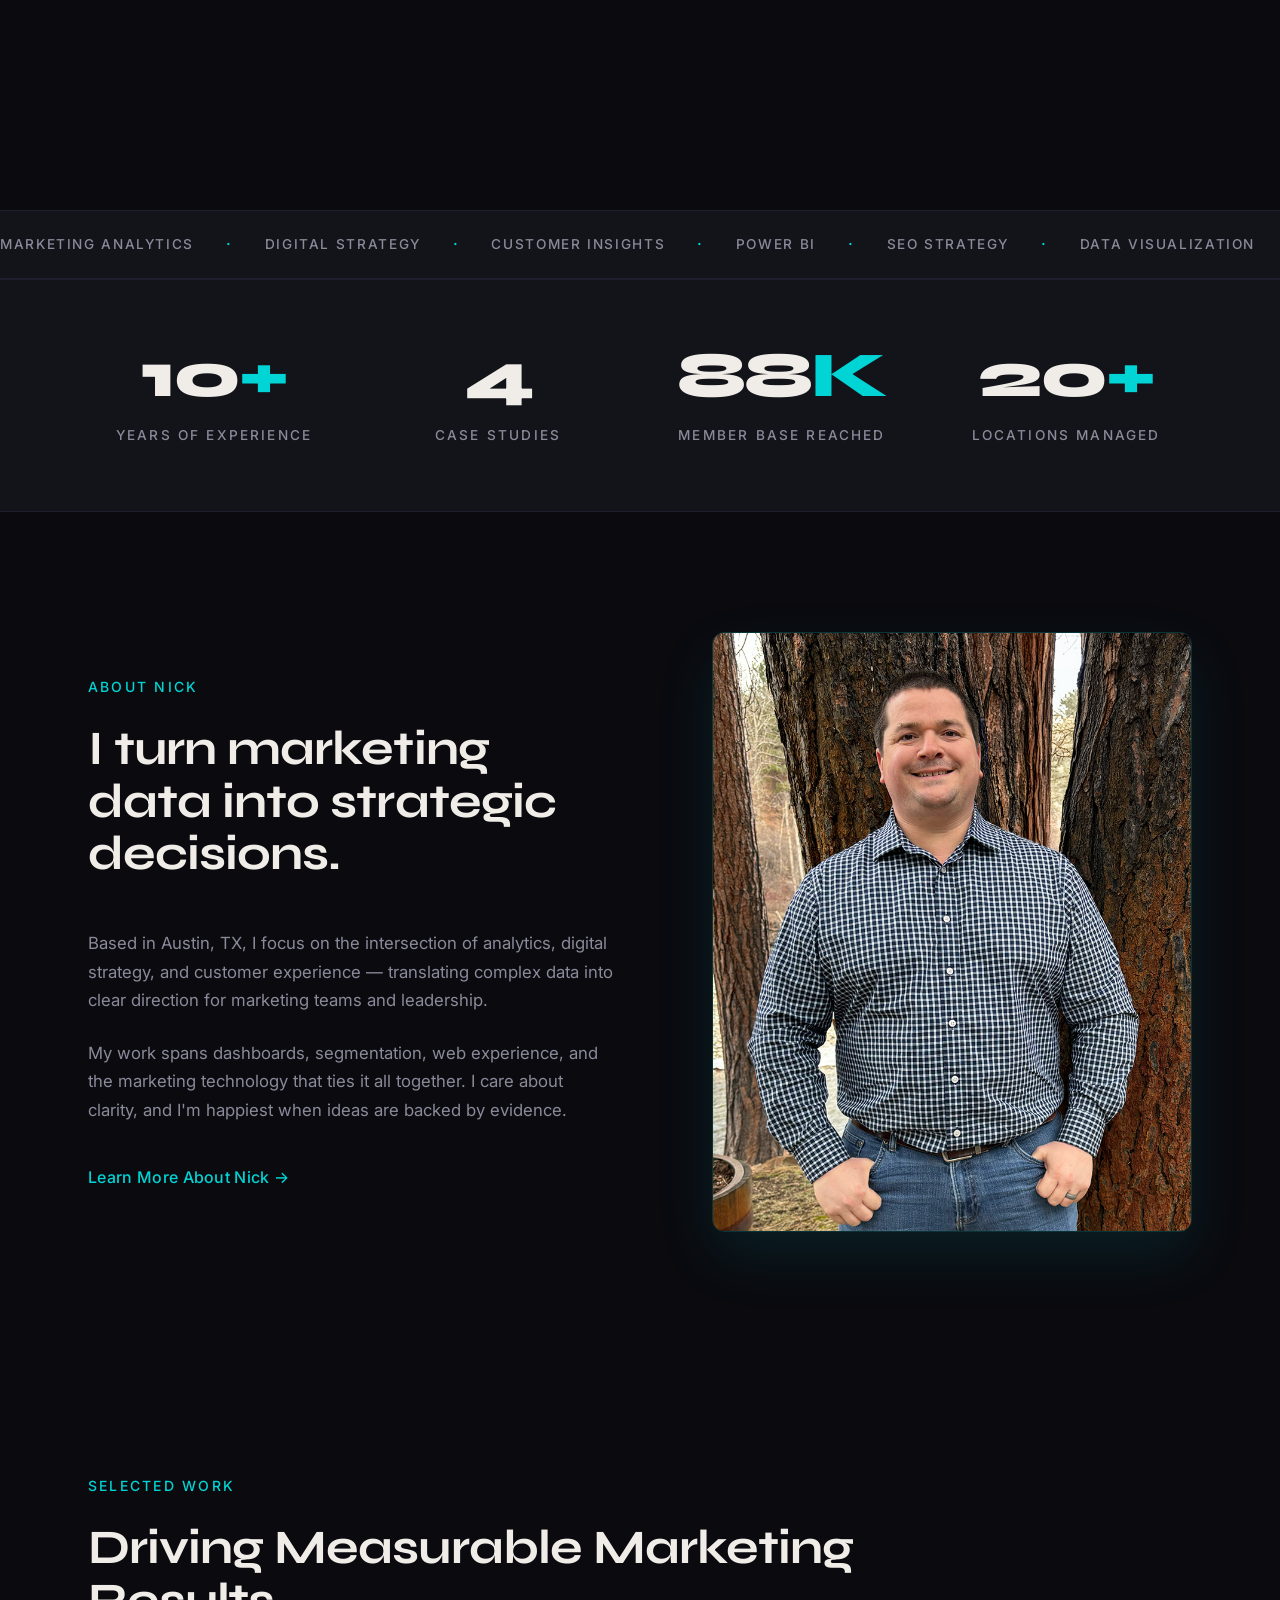
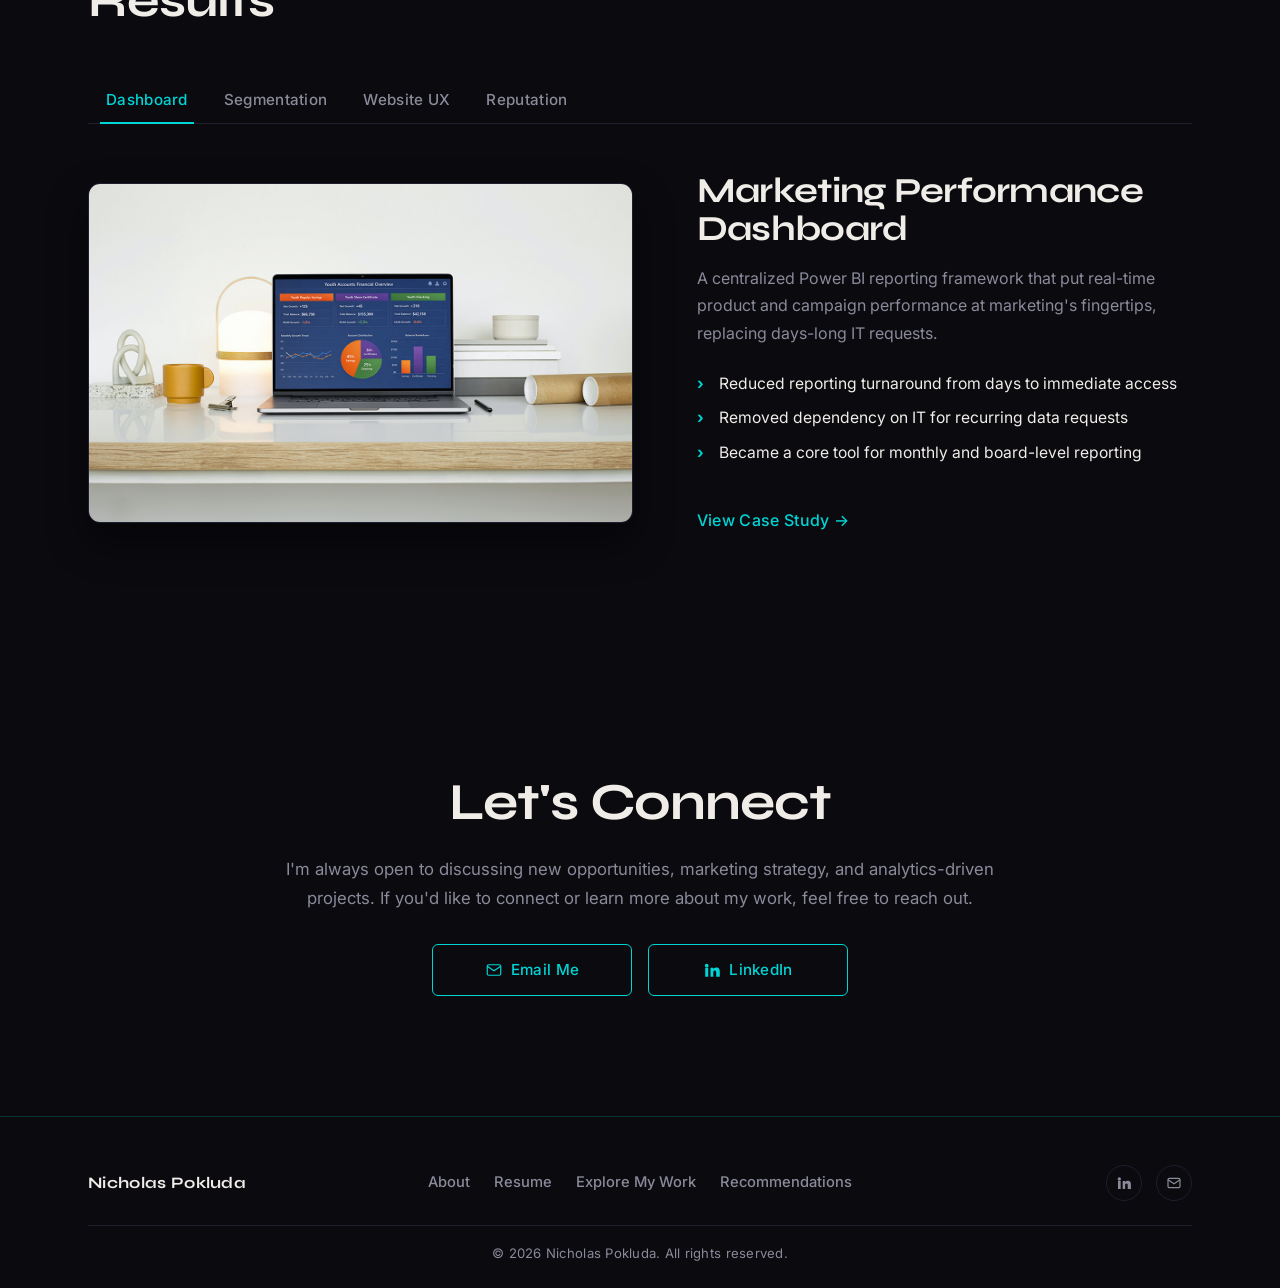
==== commit e54ab8a8: "Adjusted navigation hamburger menu" ====
--- a/index.html
+++ b/index.html
@@ -54,6 +54,9 @@
     </div>
   </header>
 
+  <!-- Mobile nav backdrop -->
+  <div class="mobile-nav-backdrop" aria-hidden="true"></div>
+
   <!-- Mobile nav overlay -->
   <div class="mobile-nav" id="mobile-nav" role="dialog" aria-label="Mobile navigation" aria-modal="true">
     <ul>
--- a/css/styles.css
+++ b/css/styles.css
@@ -1188,7 +1188,6 @@
 .looking-ahead {
   background: var(--color-surface);
   border-top: 1px solid var(--color-border);
-  border-bottom: 1px solid var(--color-border);
   text-align: center;
 }
 
@@ -1795,3 +1794,65 @@
   color: var(--color-text-muted);
   line-height: 1.4;
 }
+
+.rec-band {
+  background: var(--color-accent-dim);
+  border-top: 1px solid rgba(0, 212, 212, 0.2);
+  border-bottom: 1px solid rgba(0, 212, 212, 0.2);
+  padding: 48px 0;
+}
+
+.rec-band__inner {
+  display: flex;
+  align-items: center;
+  justify-content: space-between;
+  gap: 32px;
+  flex-wrap: wrap;
+}
+
+.rec-band__text {
+  display: flex;
+  flex-direction: column;
+  gap: 8px;
+}
+
+.rec-band__label {
+  font-family: var(--font-body);
+  font-size: 0.75rem;
+  font-weight: 500;
+  letter-spacing: 0.12em;
+  text-transform: uppercase;
+  color: var(--color-accent);
+}
+
+.rec-band__heading {
+  font-family: var(--font-display);
+  font-weight: 700;
+  font-size: clamp(1.2rem, 2.5vw, 1.8rem);
+  color: var(--color-text);
+  margin: 0;
+}
+
+@media (max-width: 767px) {
+  .rec-band__inner {
+    flex-direction: column;
+    text-align: center;
+    align-items: center;
+  }
+}
+
+/* ---------- Mobile nav backdrop ---------- */
+.mobile-nav-backdrop {
+  position: fixed;
+  inset: 0;
+  background: rgba(0, 0, 0, 0.5);
+  z-index: 104;
+  opacity: 0;
+  pointer-events: none;
+  transition: opacity 200ms var(--ease);
+}
+
+.mobile-nav-backdrop.is-visible {
+  opacity: 1;
+  pointer-events: auto;
+}
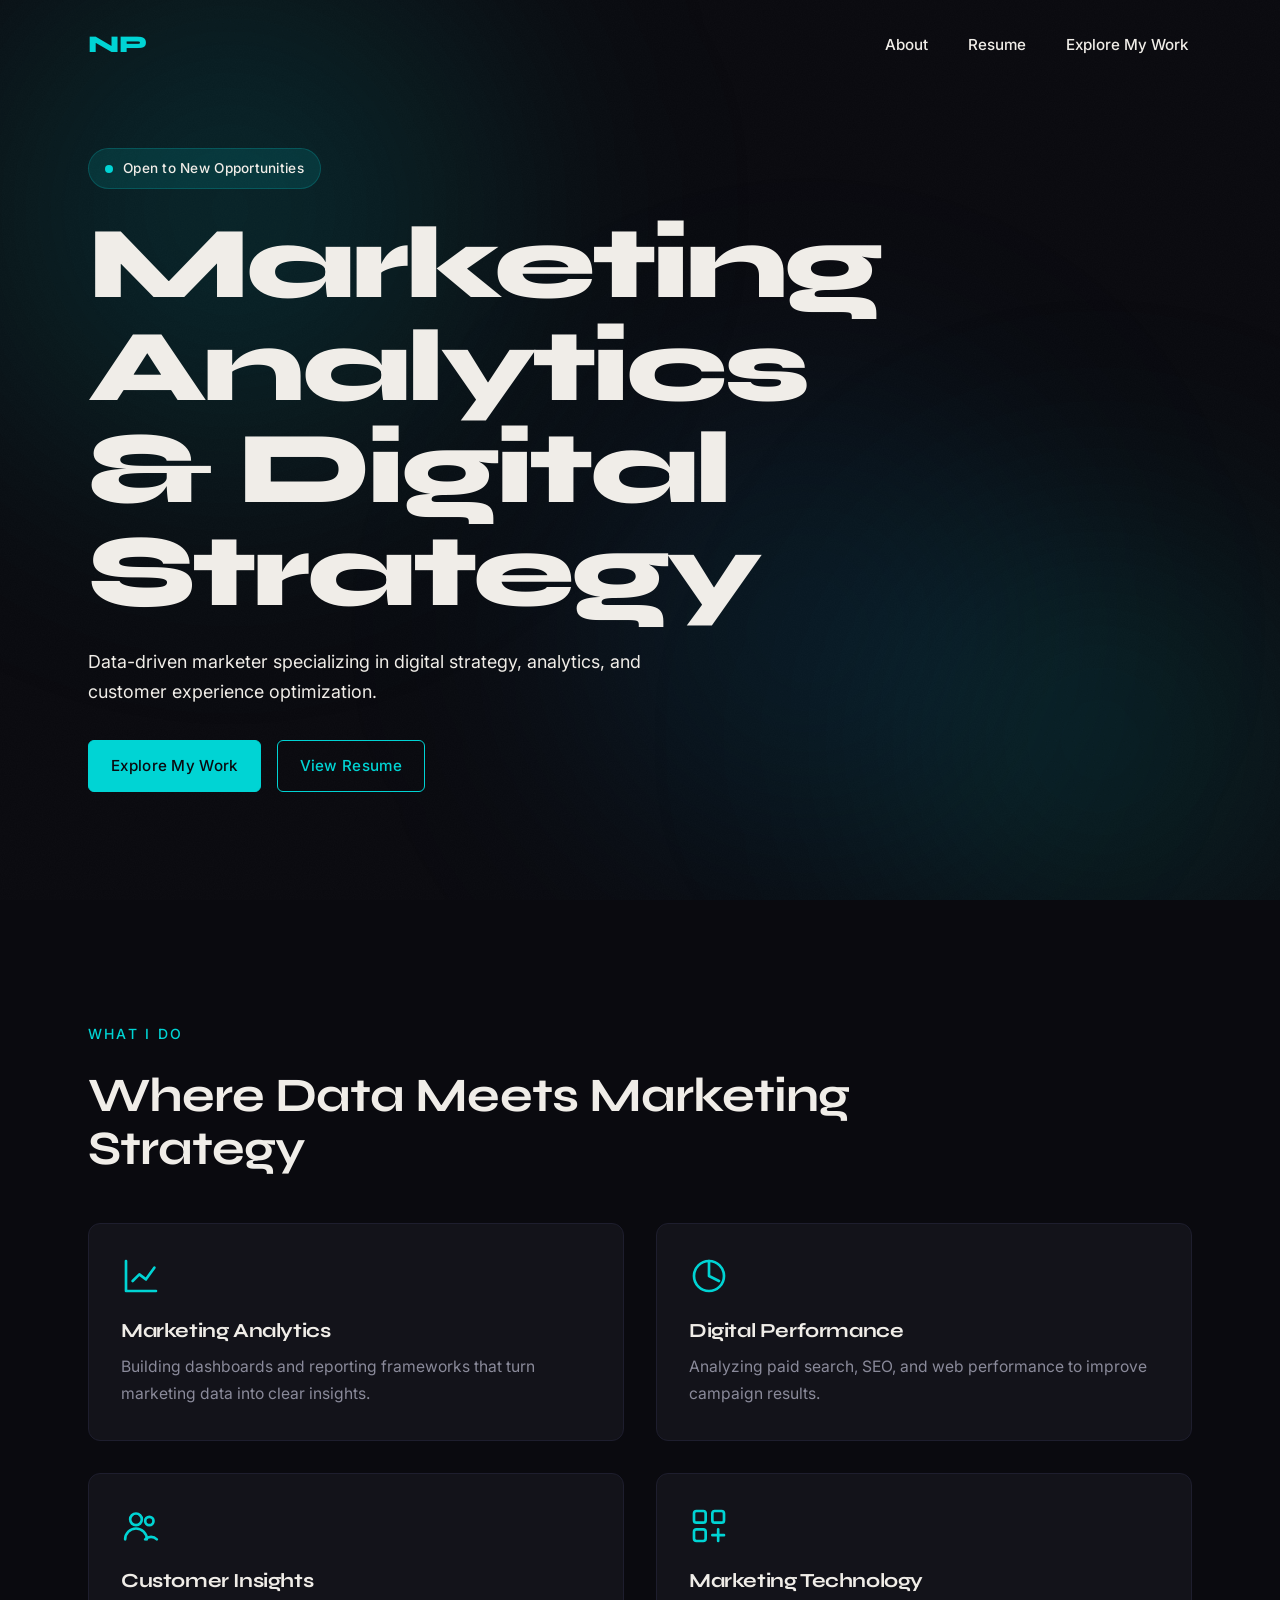
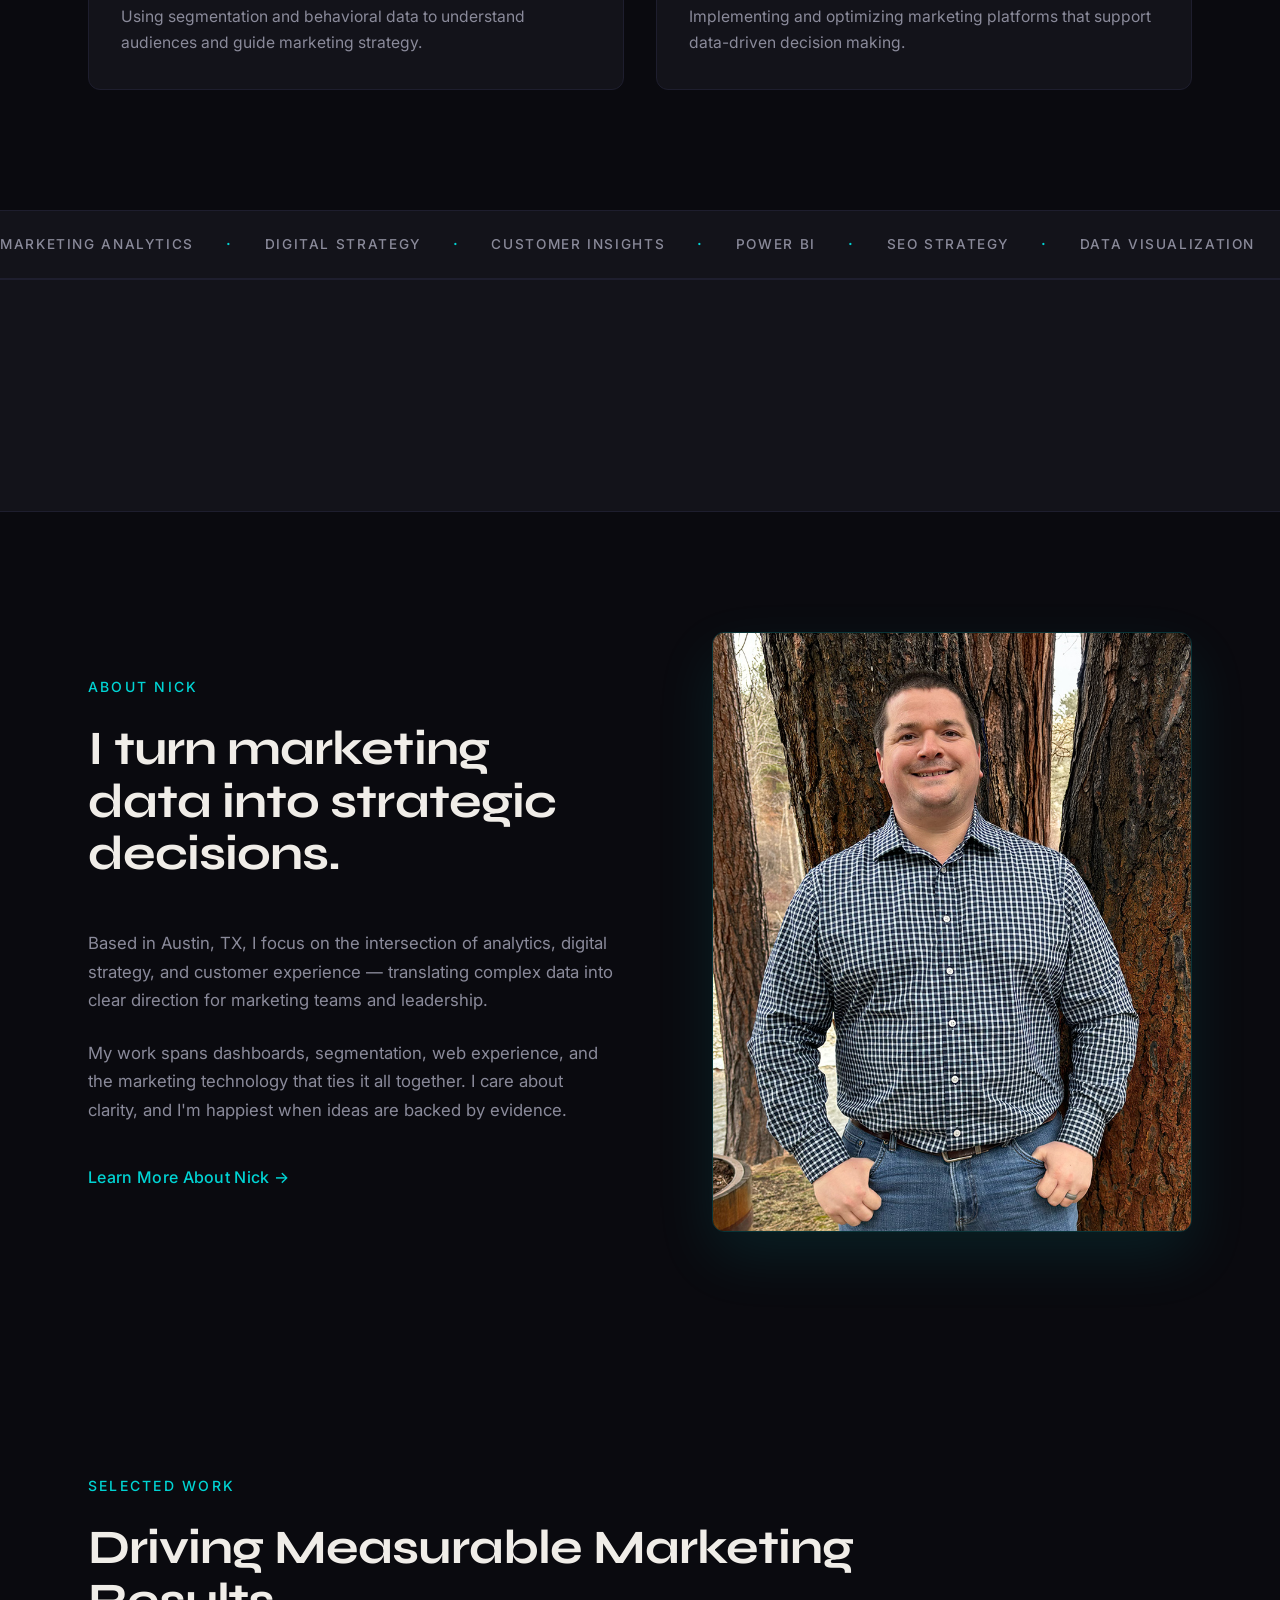
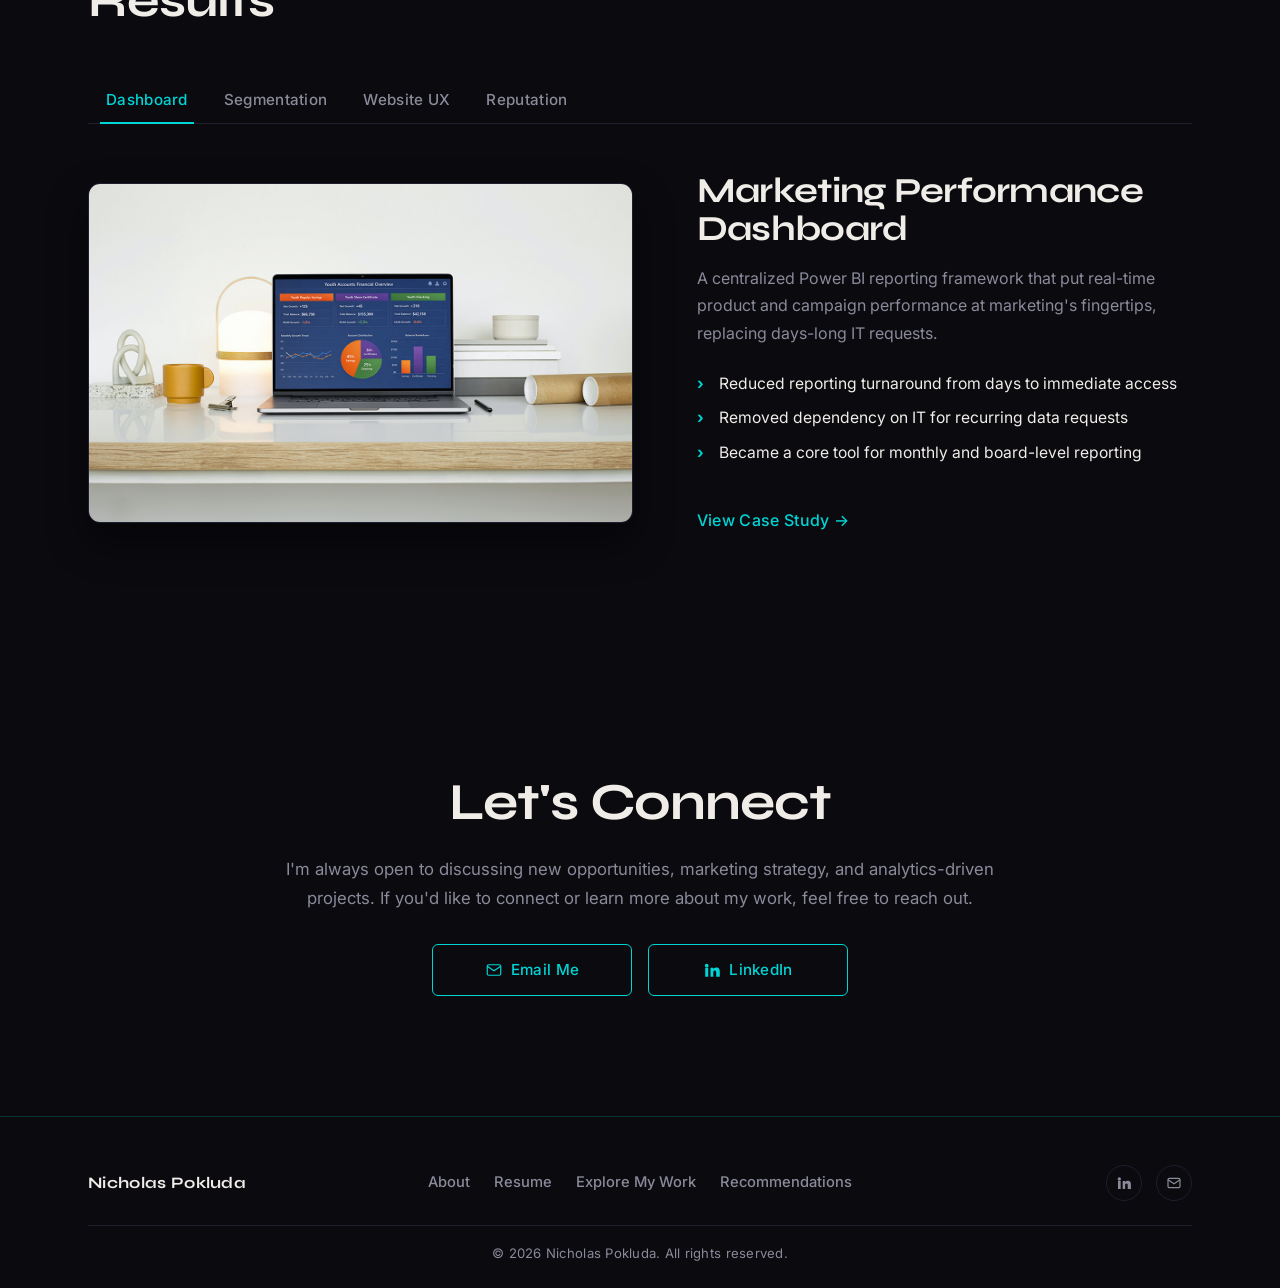
==== commit c0f57e4e: "Hopefully fixed the hamburger menu issue..." ====
--- a/index.html
+++ b/index.html
@@ -59,6 +59,10 @@
 
   <!-- Mobile nav overlay -->
   <div class="mobile-nav" id="mobile-nav" role="dialog" aria-label="Mobile navigation" aria-modal="true">
+    <button class="nav-close" aria-label="Close menu" type="button">
+      <span></span>
+      <span></span>
+    </button>
     <ul>
       <li><a href="/about.html">About</a></li>
       <li><a href="/resume.html">Resume</a></li>
--- a/css/styles.css
+++ b/css/styles.css
@@ -359,7 +359,7 @@
   background: rgba(10, 10, 15, 0.97);
   backdrop-filter: blur(18px);
   -webkit-backdrop-filter: blur(18px);
-  z-index: 105;
+  z-index: 1000;
   display: flex;
   align-items: center;
   justify-content: center;
@@ -1856,3 +1856,38 @@
   opacity: 1;
   pointer-events: auto;
 }
+
+/* ---------- Mobile nav close button ---------- */
+.nav-close {
+  position: absolute;
+  top: 24px;
+  right: 24px;
+  width: 44px;
+  height: 44px;
+  background: none;
+  border: none;
+  cursor: pointer;
+  padding: 8px;
+  display: flex;
+  flex-direction: column;
+  justify-content: center;
+  align-items: center;
+  gap: 0;
+}
+
+.nav-close span {
+  display: block;
+  width: 24px;
+  height: 2px;
+  background: var(--color-text);
+  border-radius: 2px;
+  position: absolute;
+}
+
+.nav-close span:nth-child(1) {
+  transform: rotate(45deg);
+}
+
+.nav-close span:nth-child(2) {
+  transform: rotate(-45deg);
+}
